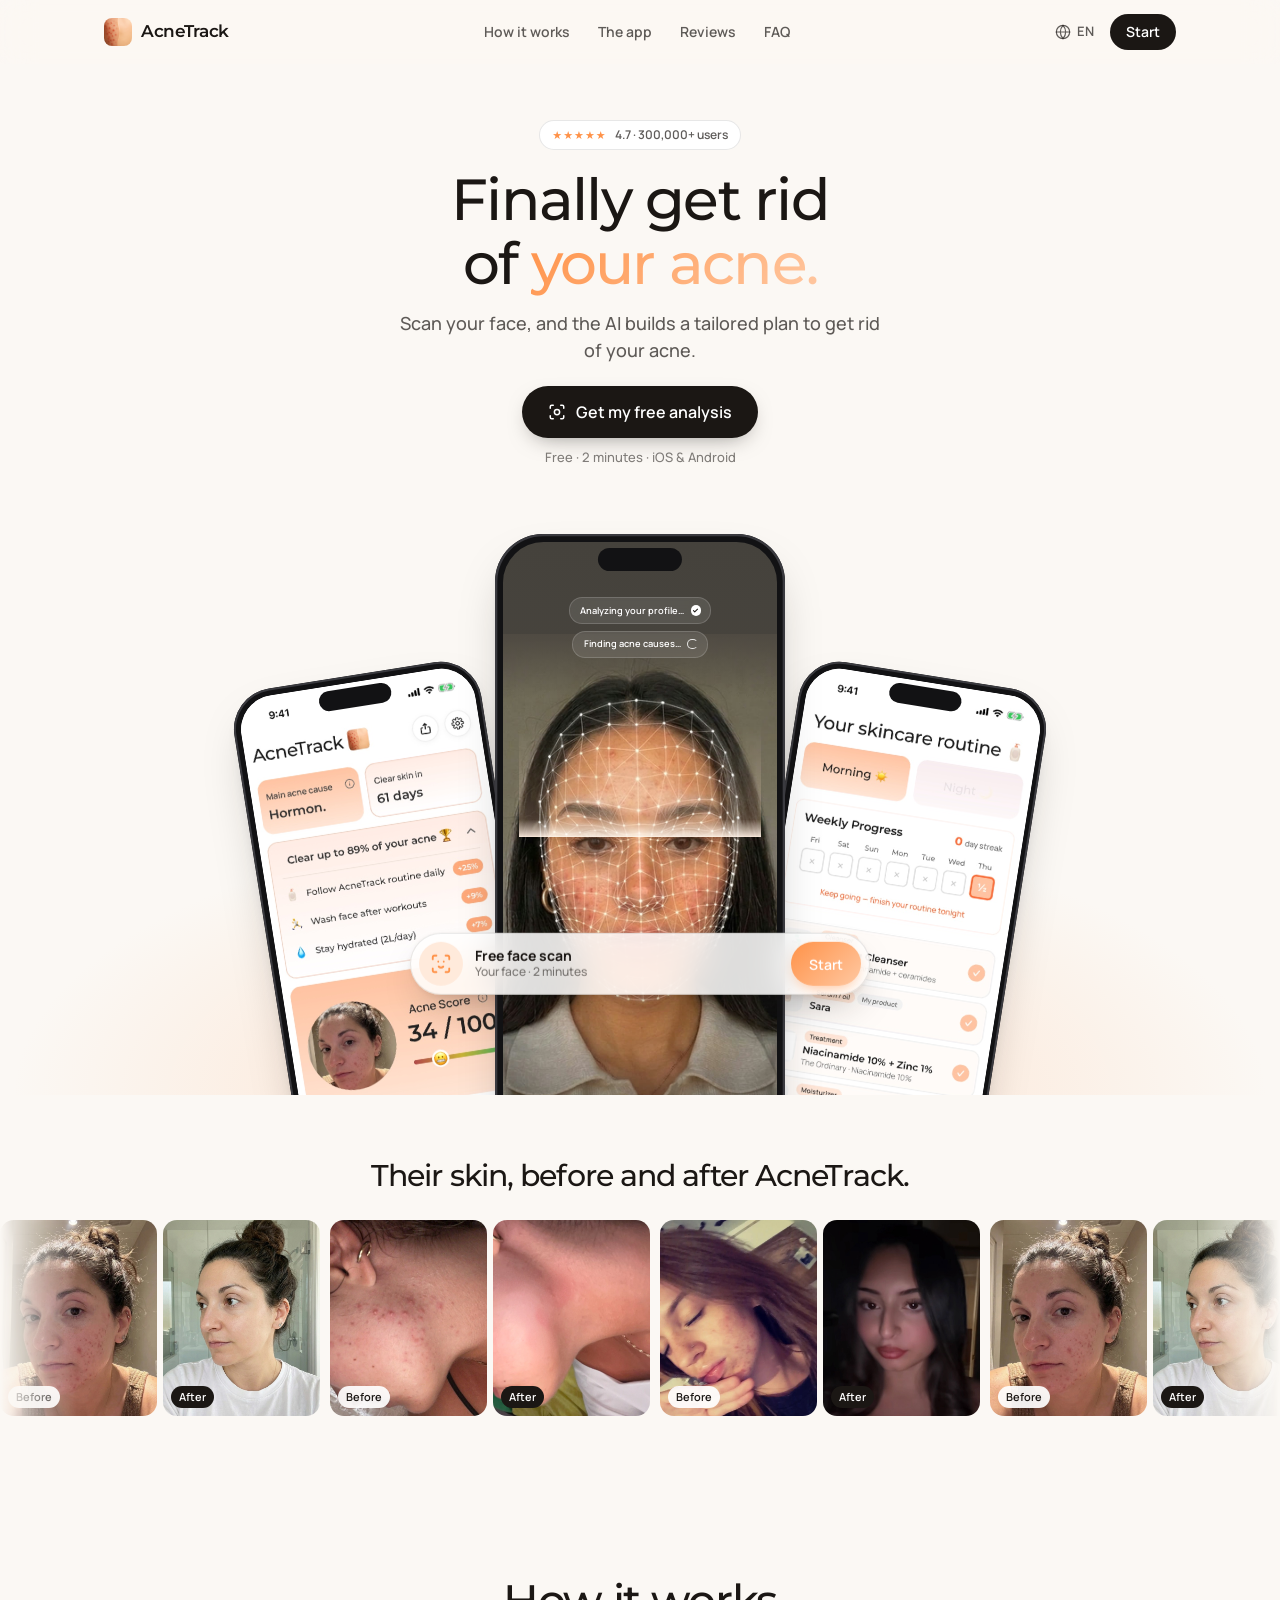
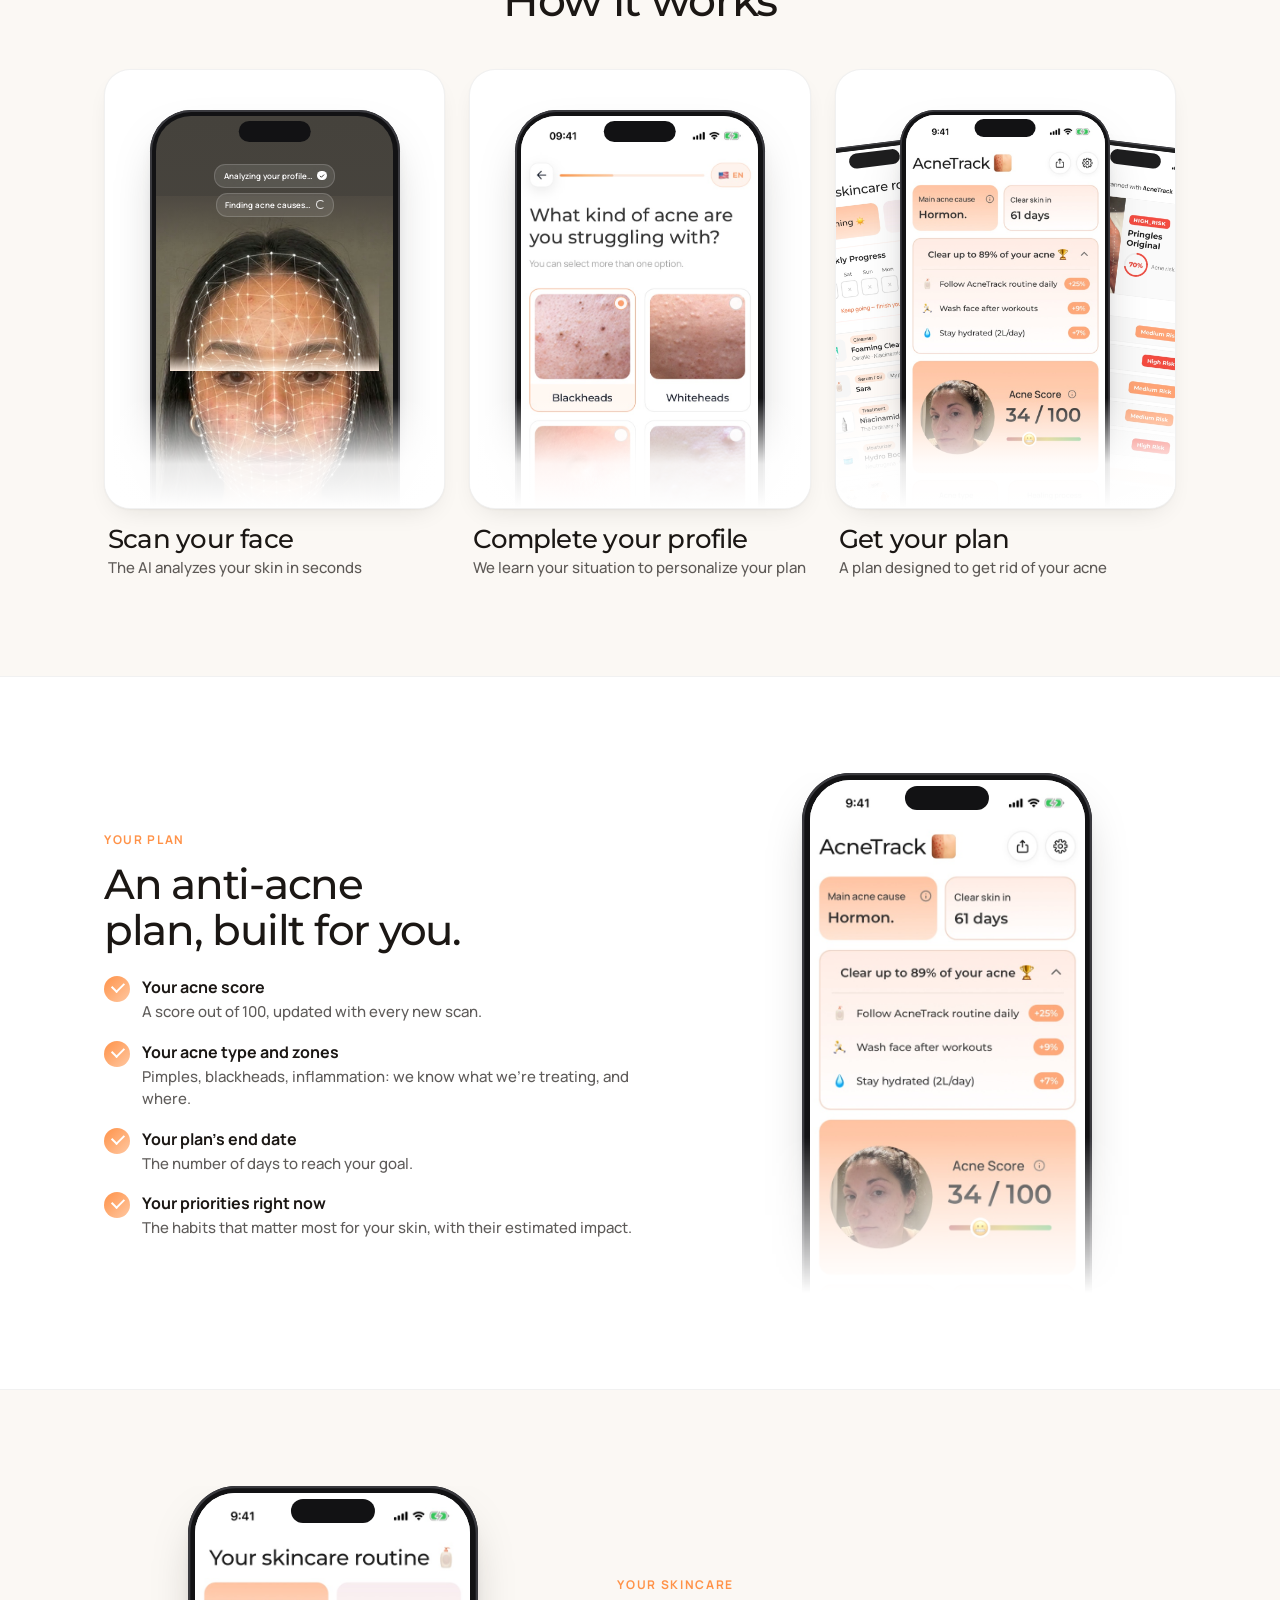
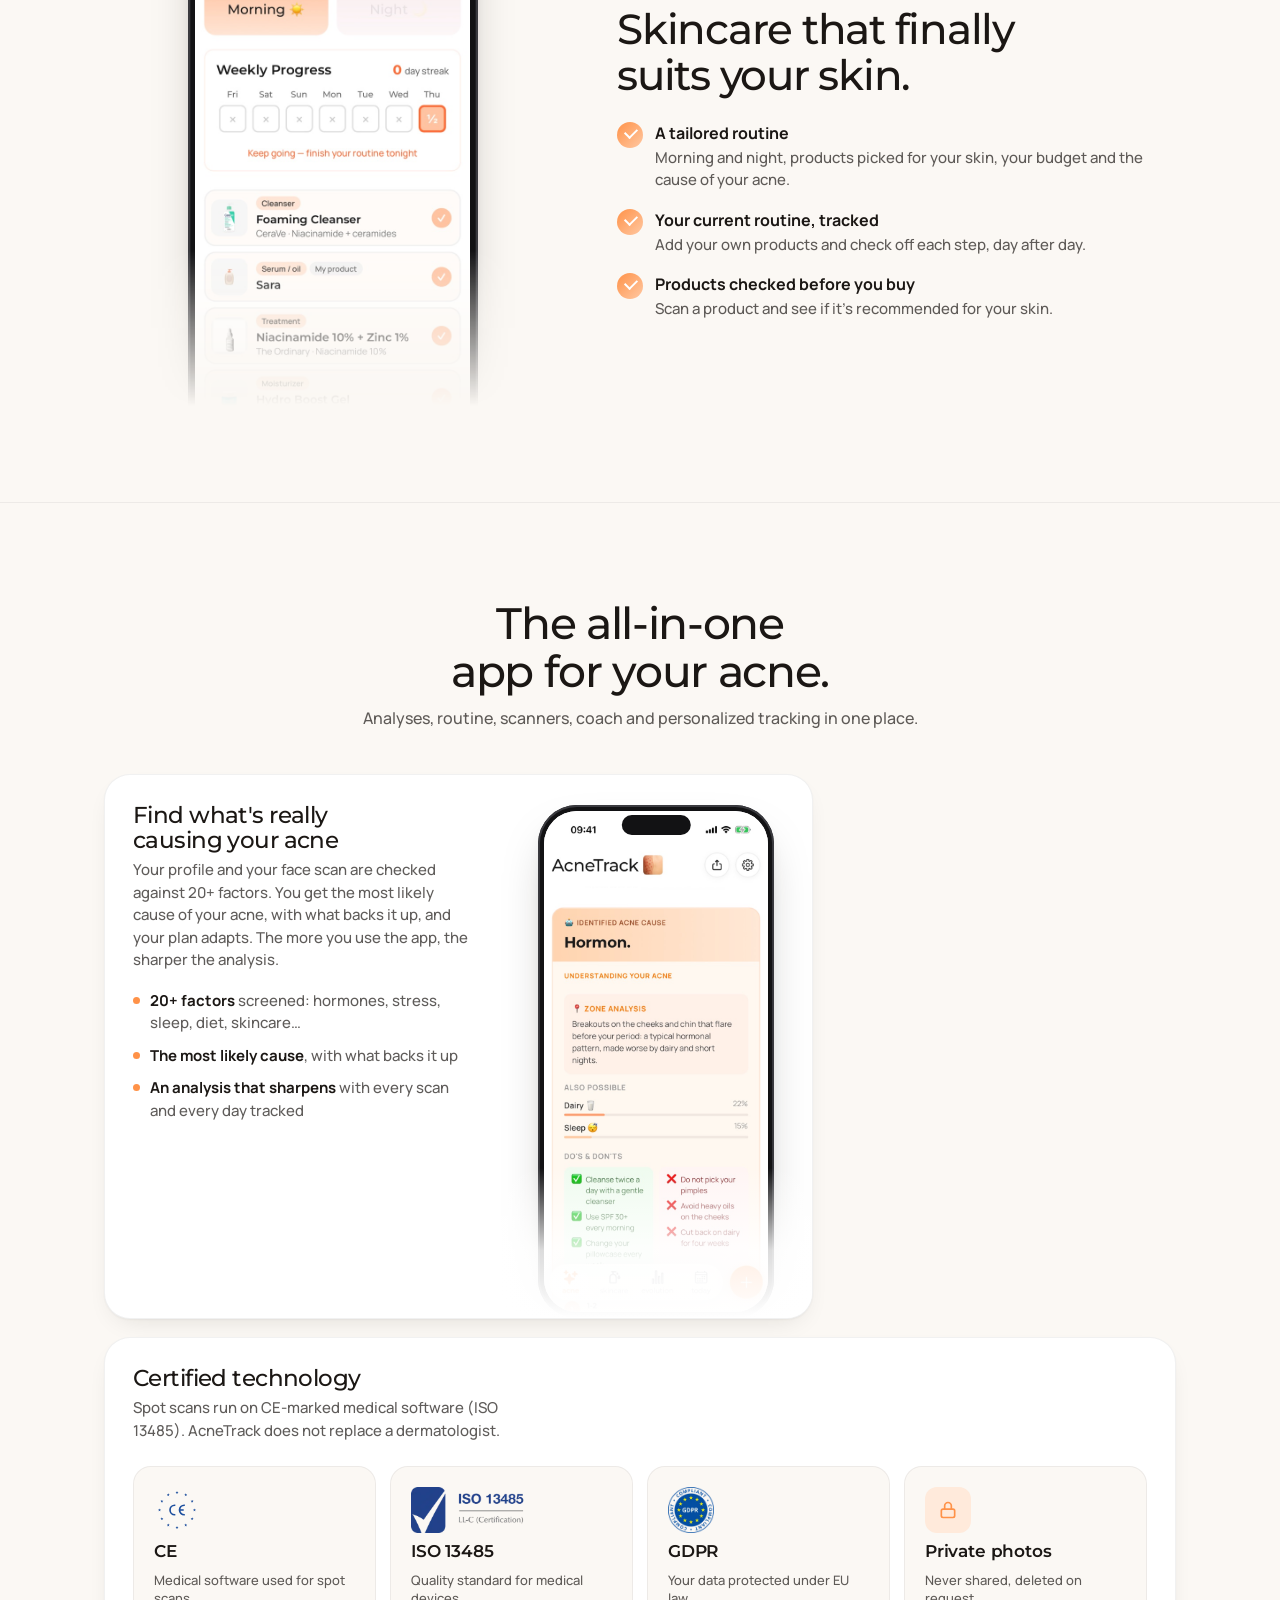
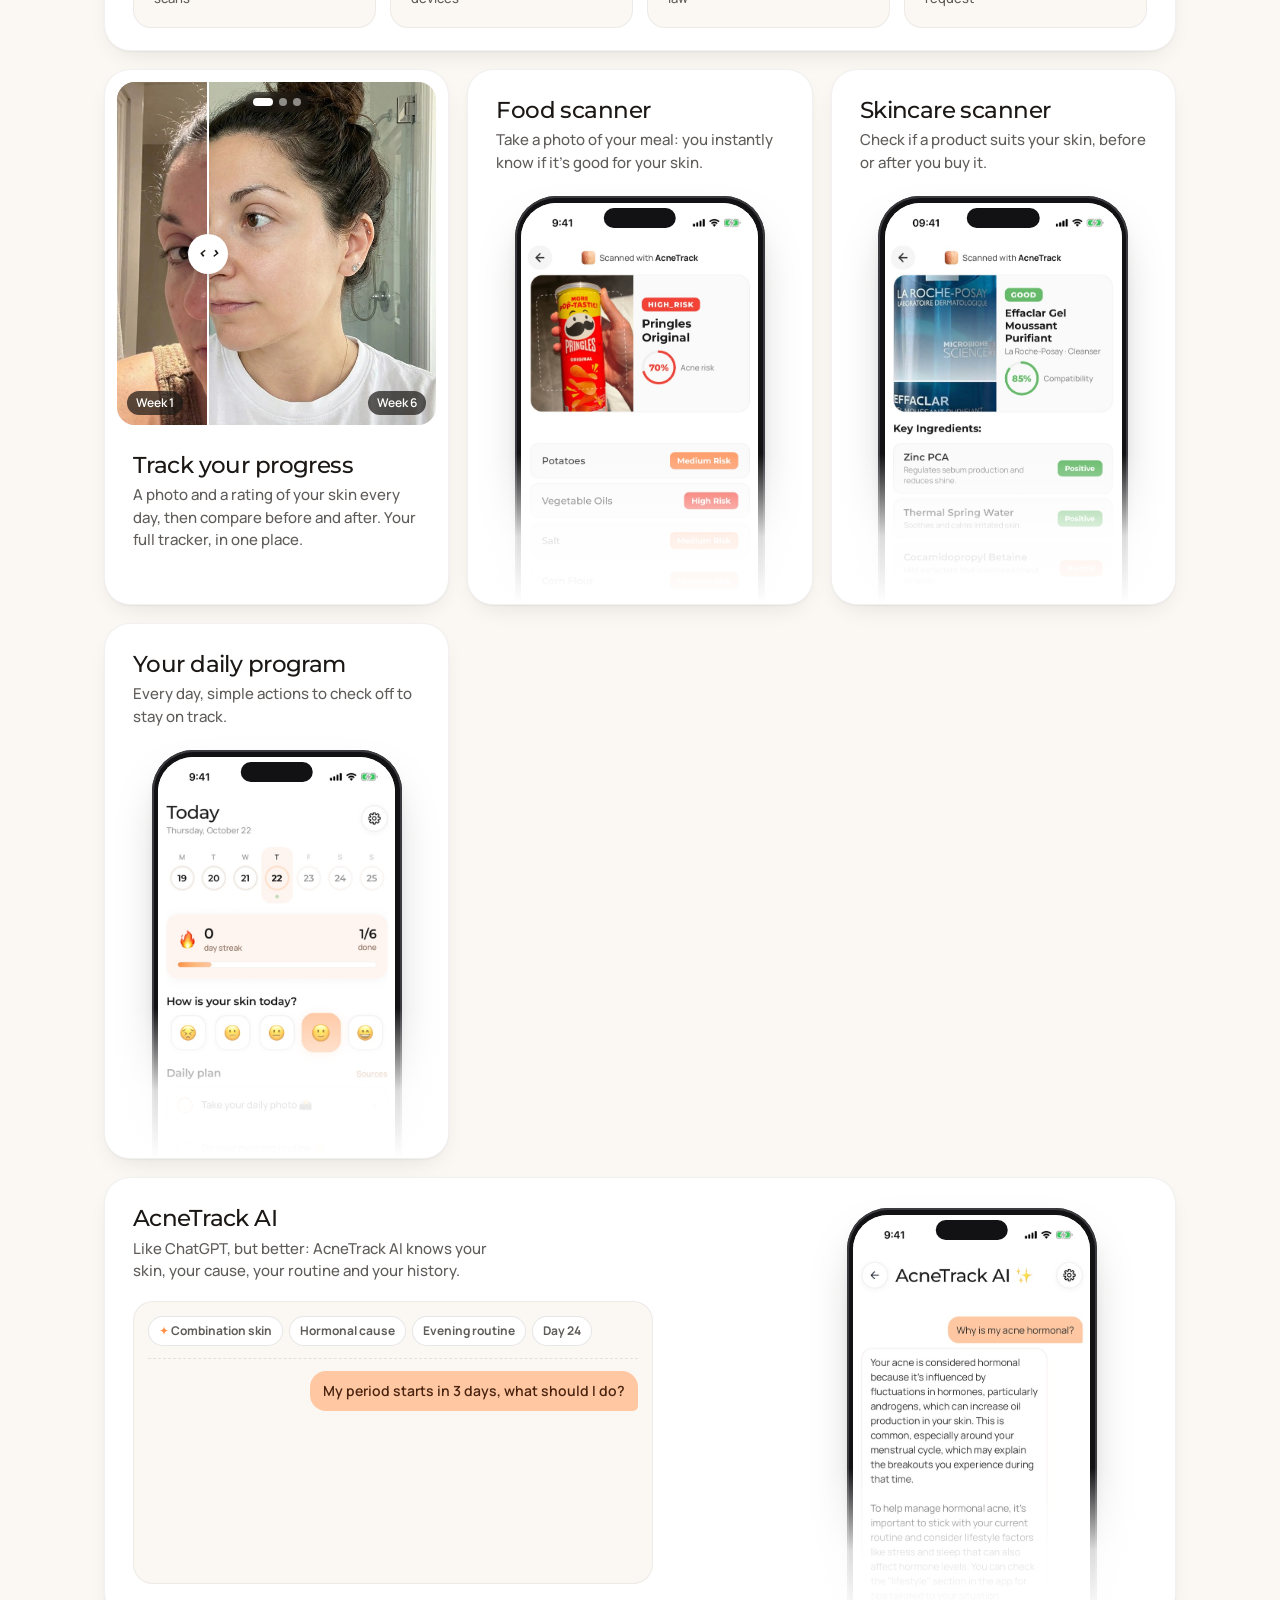
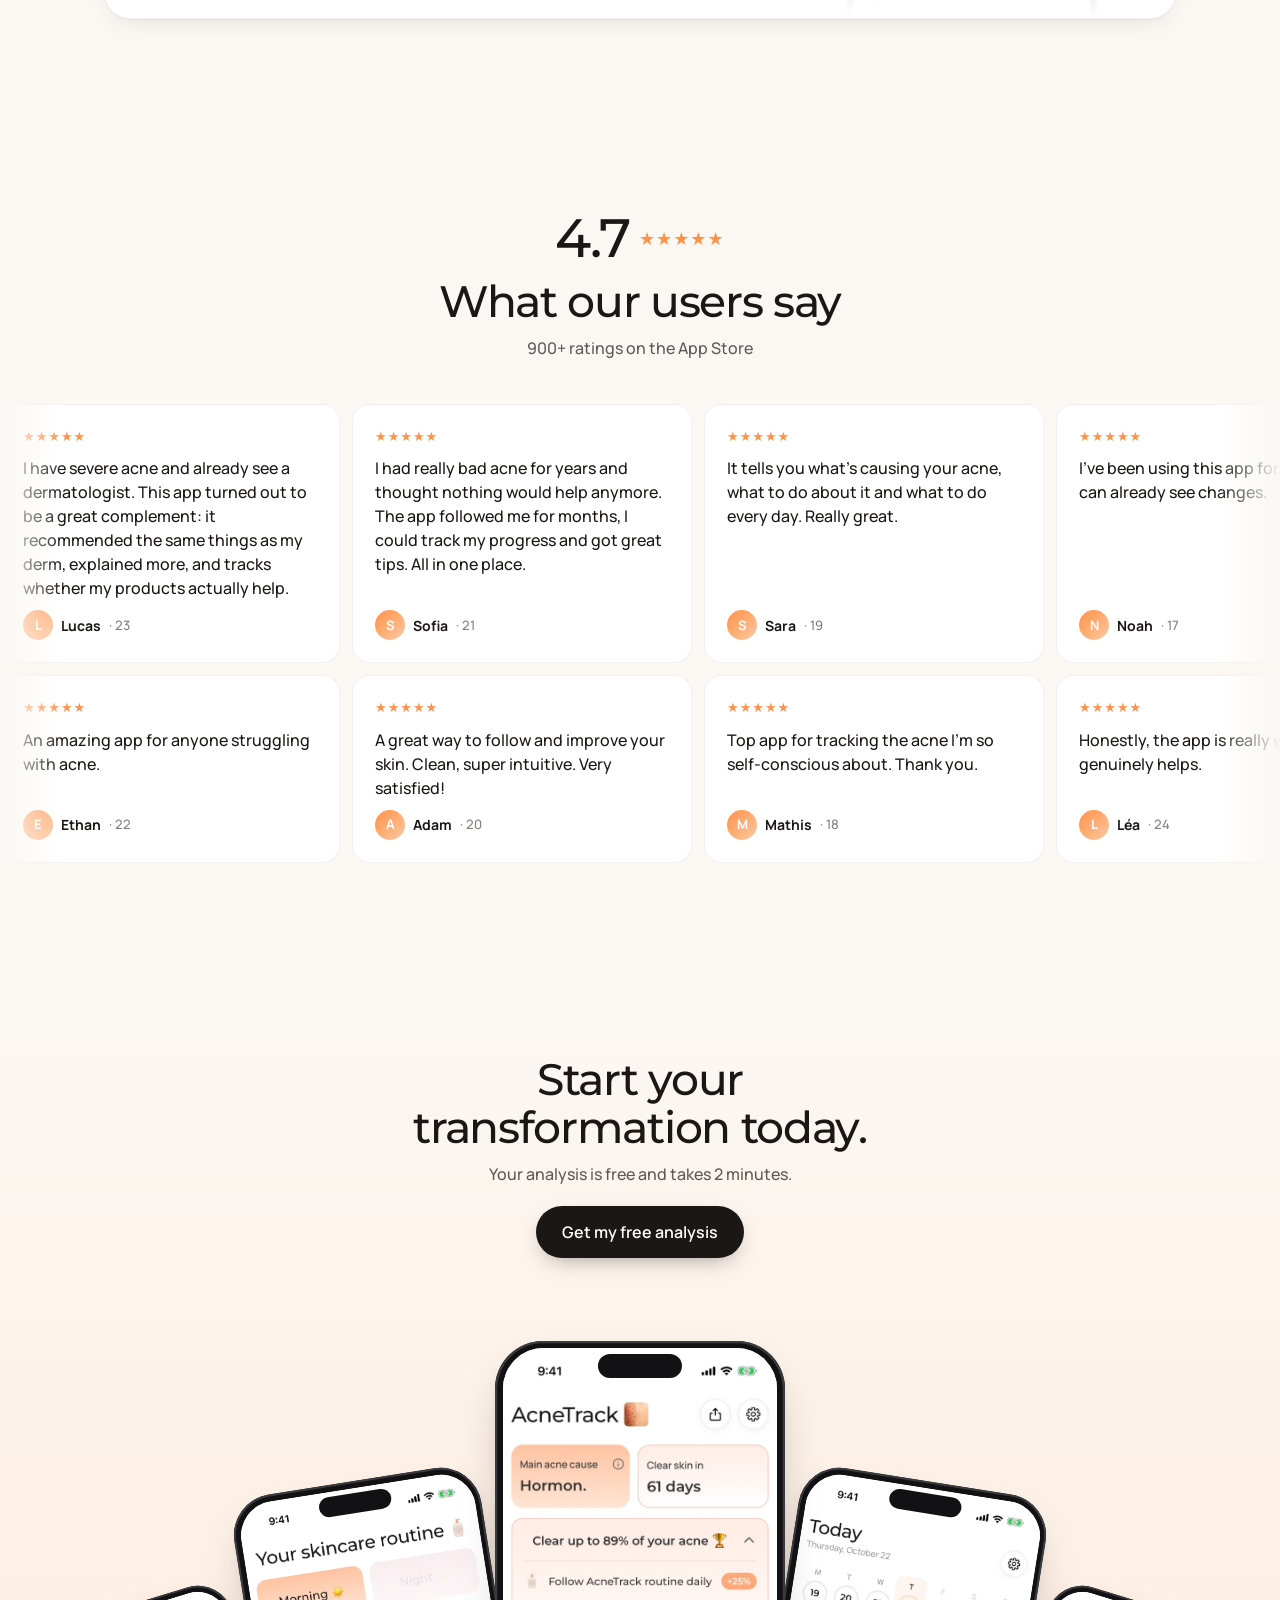
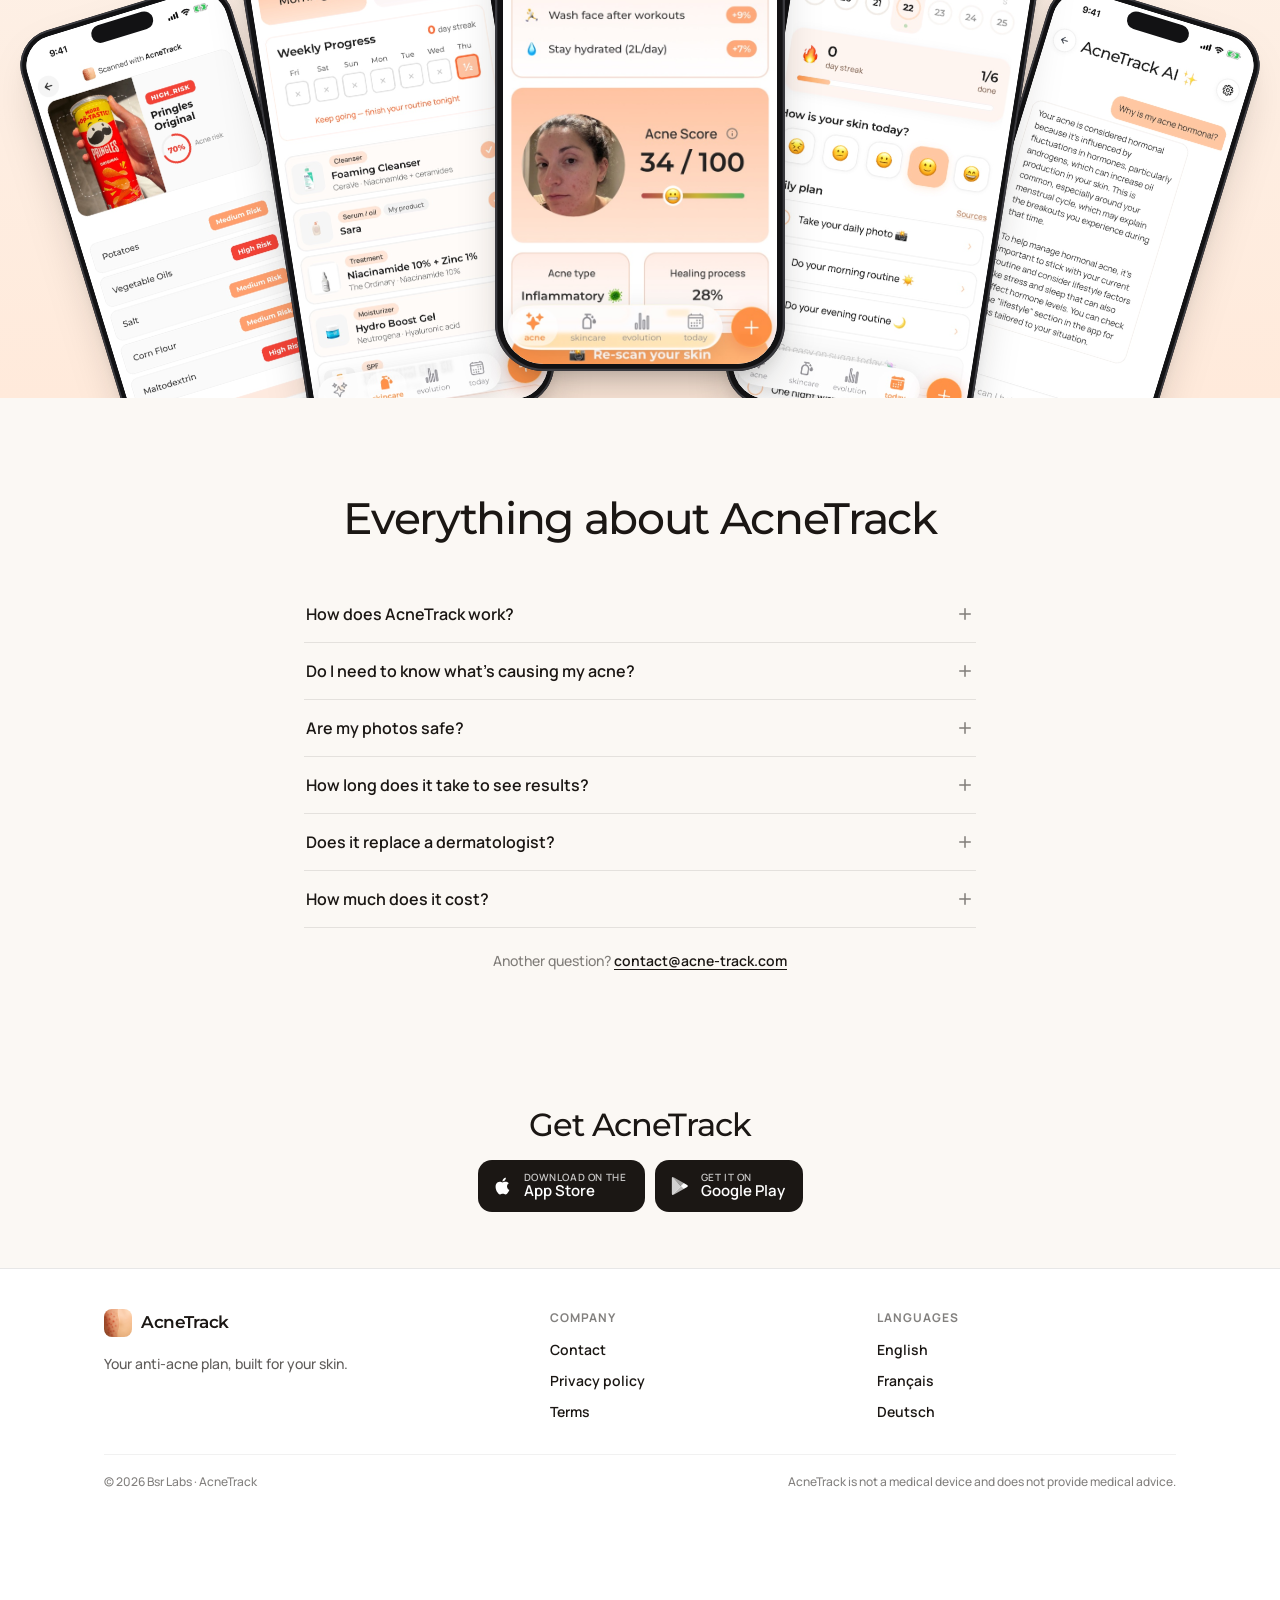
==== index.html @ 5ab2fe0c "Apply validated copy, split plan and skincare sections, certified tech card - New FR copy from the r" ====
<!DOCTYPE html>
<html lang="en">
<head>
  <meta charset="UTF-8">
  <meta name="viewport" content="width=device-width, initial-scale=1.0, viewport-fit=cover">

  <title>AcneTrack — Your Anti-Acne Plan, Built From a Face Scan | iOS &amp; Android</title>
  <meta name="description" content="Scan your face, answer a few questions, and get an anti-acne plan built for your skin: the cause of your acne, your routine, and every tool to follow it. Free on iOS &amp; Android.">
  <link rel="canonical" href="https://acne-track.com/">
  <meta name="robots" content="index, follow, max-image-preview:large, max-snippet:-1, max-video-preview:-1">
  <meta name="author" content="Bsr Labs">
  <meta name="theme-color" content="#FBF8F4">
  <link rel="alternate" hreflang="en" href="https://acne-track.com/">
  <link rel="alternate" hreflang="fr" href="https://acne-track.com/?lang=fr">
  <link rel="alternate" hreflang="de" href="https://acne-track.com/?lang=de">
  <link rel="alternate" hreflang="x-default" href="https://acne-track.com/">

  <meta property="og:type" content="website">
  <meta property="og:url" content="https://acne-track.com/">
  <meta property="og:title" content="AcneTrack — Your anti-acne plan, built from a face scan">
  <meta property="og:description" content="Scan your face, answer a few questions, get a plan built for your skin. Free on iOS &amp; Android.">
  <meta property="og:site_name" content="AcneTrack">
  <meta property="og:locale" content="en_US">
  <meta property="og:image" content="https://acne-track.com/assets/og-image.jpg">
  <meta property="og:image:type" content="image/jpeg">
  <meta property="og:image:width" content="1200">
  <meta property="og:image:height" content="630">
  <meta property="og:image:alt" content="AcneTrack app dashboard showing an acne score, main acne cause and healing progress">
  <meta name="twitter:card" content="summary_large_image">
  <meta name="twitter:title" content="AcneTrack — Your anti-acne plan, built from a face scan">
  <meta name="twitter:description" content="Scan your face, answer a few questions, get a plan built for your skin.">
  <meta name="twitter:image" content="https://acne-track.com/assets/og-image.jpg">
  <meta name="apple-itunes-app" content="app-id=6743371480">
  <link rel="icon" type="image/png" sizes="32x32" href="assets/favicon-32.png">
  <link rel="icon" type="image/png" sizes="512x512" href="assets/favicon-512.png">
  <link rel="apple-touch-icon" href="assets/Logo_Acnetrack.png">

  <script type="application/ld+json">
  {
    "@context": "https://schema.org",
    "@graph": [
      { "@type": "Organization", "@id": "https://acne-track.com/#organization", "name": "Bsr Labs", "url": "https://acne-track.com/", "email": "contact@acne-track.com",
        "logo": { "@type": "ImageObject", "url": "https://acne-track.com/assets/Logo_Acnetrack.png", "width": 512, "height": 512 } },
      { "@type": "WebSite", "@id": "https://acne-track.com/#website", "url": "https://acne-track.com/", "name": "AcneTrack", "description": "AI acne tracker and skin analysis app.", "inLanguage": "en", "publisher": { "@id": "https://acne-track.com/#organization" } },
      { "@type": "WebPage", "@id": "https://acne-track.com/#webpage", "url": "https://acne-track.com/", "name": "AcneTrack — Your anti-acne plan, built from a face scan", "isPartOf": { "@id": "https://acne-track.com/#website" }, "about": { "@id": "https://acne-track.com/#app" }, "primaryImageOfPage": "https://acne-track.com/assets/og-image.jpg", "inLanguage": "en" },
      { "@type": "MobileApplication", "@id": "https://acne-track.com/#app", "name": "AcneTrack", "alternateName": "Acnetrack",
        "description": "AI acne app. Scan your face, answer a few questions and get a personalized anti-acne plan: the likely cause of your acne, a skincare routine built for your profile, and tools to follow it (food scanner, product scanner, AI coach, daily tracking and progress photos).",
        "url": "https://acne-track.com/", "operatingSystem": "iOS 15.1+, Android 8.0+", "applicationCategory": "HealthApplication", "applicationSubCategory": "Skin care",
        "image": "https://acne-track.com/assets/og-image.jpg",
        "screenshot": ["https://acne-track.com/assets/app/en/dashboard.jpg", "https://acne-track.com/assets/app/en/routine.jpg", "https://acne-track.com/assets/app/en/evolution.jpg", "https://acne-track.com/assets/app/en/food-scan.jpg"],
        "featureList": ["AI face scan", "Personalized anti-acne plan", "Main acne cause out of 20+ factors", "Personalized morning and evening skincare routine", "Food scanner", "Skincare product scanner", "24/7 AI skin coach", "Daily skin tracking and progress photos"],
        "installUrl": ["https://apps.apple.com/us/app/acnetrack-your-acne-journey/id6743371480", "https://play.google.com/store/apps/details?id=com.acnetrack.app"],
        "aggregateRating": { "@type": "AggregateRating", "ratingValue": "4.7", "ratingCount": "900", "bestRating": "5" },
        "offers": { "@type": "Offer", "price": "0", "priceCurrency": "USD", "availability": "https://schema.org/InStock" },
        "publisher": { "@id": "https://acne-track.com/#organization" }, "author": { "@id": "https://acne-track.com/#organization" } }
    ]
  }
  </script>
  <script type="application/ld+json">
  {
    "@context": "https://schema.org", "@type": "FAQPage", "@id": "https://acne-track.com/#faq",
    "mainEntity": [
      { "@type": "Question", "name": "How does AcneTrack work?", "acceptedAnswer": { "@type": "Answer", "text": "You scan your face and answer a few questions about your skin and your daily life. AcneTrack uses both to build your anti-acne plan: the likely cause of your acne, a routine made for your skin, and the tools to follow it day after day." } },
      { "@type": "Question", "name": "Do I need to know what's causing my acne?", "acceptedAnswer": { "@type": "Answer", "text": "No, finding it is the point. Your answers and your face scan are enough for AcneTrack to name a likely main cause out of the twenty-plus factors it weighs." } },
      { "@type": "Question", "name": "Are my photos safe?", "acceptedAnswer": { "@type": "Answer", "text": "Your photos are stored in a private, access-controlled space, used only for your analysis, never shared or sold, and deleted with your account whenever you ask." } },
      { "@type": "Question", "name": "How long does it take to see results?", "acceptedAnswer": { "@type": "Answer", "text": "Skin renews itself over roughly four to six weeks. Most users who follow their plan see measurable change after eight to twelve weeks." } },
      { "@type": "Question", "name": "Does it replace a dermatologist?", "acceptedAnswer": { "@type": "Answer", "text": "No. AcneTrack helps you understand and follow your skin. Severe or hormonal acne often needs medical treatment." } },
      { "@type": "Question", "name": "How much does AcneTrack cost?", "acceptedAnswer": { "@type": "Answer", "text": "The scan and the questionnaire are free. The full plan and the tools are part of a subscription you can cancel anytime." } }
    ]
  }
  </script>

  <link rel="preconnect" href="https://fonts.googleapis.com">
  <link rel="preconnect" href="https://fonts.gstatic.com" crossorigin>
  <link rel="stylesheet" href="https://fonts.googleapis.com/css2?family=Montserrat:wght@400;500;600&family=Manrope:wght@400;500;600;700&display=swap">
  <link rel="preload" as="image" href="assets/app/facescan.jpg" fetchpriority="high">
  <link rel="stylesheet" href="site.css?v=18">
</head>
<body>

<nav class="nav" id="nav" aria-label="Main navigation">
  <div class="wrap">
    <a href="/" class="brand"><img src="assets/Logo_Acnetrack.webp" alt="" width="28" height="28">AcneTrack</a>
    <ul class="nav-links">
      <li><a href="#how" data-i18n="nav.how">How it works</a></li>
      <li><a href="#tools" data-i18n="nav.tools">The app</a></li>
      <li><a href="#reviews" data-i18n="nav.reviews">Reviews</a></li>
      <li><a href="#faq" data-i18n="nav.faq">FAQ</a></li>
    </ul>
    <div class="nav-right">
      <div class="lang">
        <button class="lang-btn" id="langBtn" aria-haspopup="true" aria-expanded="false" aria-label="Language">
          <svg viewBox="0 0 24 24" fill="none" stroke="currentColor" stroke-width="1.8" stroke-linecap="round" stroke-linejoin="round" aria-hidden="true"><circle cx="12" cy="12" r="10"/><path d="M2 12h20M12 2a15 15 0 0 1 4 10 15 15 0 0 1-4 10 15 15 0 0 1-4-10 15 15 0 0 1 4-10z"/></svg>
          <span id="langLabel">EN</span>
        </button>
        <div class="lang-menu" id="langMenu" role="menu">
          <button data-lang="en" role="menuitem">English</button>
          <button data-lang="fr" role="menuitem">Français</button>
          <button data-lang="de" role="menuitem">Deutsch</button>
        </div>
      </div>
      <a class="btn btn-dark btn-sm cta" href="#download" data-i18n="nav.cta">Start</a>
    </div>
  </div>
</nav>

<main>

<!-- ─── Hero ─── -->
<section class="hero" id="hero">
  <div class="wrap">
    <span class="pill"><span class="stars" aria-hidden="true">★★★★★</span> <span data-i18n="hero.pill">4.7 · 300,000+ users</span></span>
    <h1 data-i18n-html="hero.h1">Finally get rid of <em>your acne.</em></h1>
    <p class="lead" data-i18n="hero.lead">Scan your face, and the AI builds a tailored plan to get rid of your acne.</p>
    <div class="hero-cta">
      <a class="btn btn-dark cta" href="#download">
        <svg viewBox="0 0 24 24" fill="none" stroke="currentColor" stroke-width="2" stroke-linecap="round" stroke-linejoin="round" aria-hidden="true"><path d="M3 7V5a2 2 0 0 1 2-2h2M17 3h2a2 2 0 0 1 2 2v2M21 17v2a2 2 0 0 1-2 2h-2M7 21H5a2 2 0 0 1-2-2v-2"/><circle cx="12" cy="12" r="3.5"/></svg>
        <span data-i18n="hero.cta">Get my free analysis</span>
      </a>
      <p class="cta-note" data-i18n="hero.note">Free · 2 minutes · iOS &amp; Android</p>
    </div>
  </div>
  <div class="fan" id="heroFan" aria-hidden="true">
    <div class="phone p-l"><img data-shot="dashboard" src="assets/app/en/dashboard.jpg" alt="" decoding="async"></div>
    <div class="phone p-c">
      <div class="scr facescan">
        <img src="assets/app/facescan.jpg" alt="" fetchpriority="high" decoding="async">
        <i class="fs-sweep"></i>
        <div class="fs-pills">
          <span class="fs-pill"><span data-i18n="scan.p1">Analyzing your profile…</span><b></b></span>
          <span class="fs-pill"><span data-i18n="scan.p2">Finding acne causes…</span><b></b></span>
          <span class="fs-pill"><span data-i18n="scan.p3">Building your tailored plan…</span><b></b></span>
        </div>
      </div>
    </div>
    <div class="phone p-r"><img data-shot="routine" src="assets/app/en/routine.jpg" alt="" decoding="async"></div>
  </div>
</section>

<!-- ─── Avant / après ─── -->
<section class="ba" id="results">
  <div class="wrap">
    <h2 class="ba-title rv" data-i18n="ba.h2">Their skin, before and after AcneTrack.</h2>
  </div>
  <div class="marquee rv" aria-label="Before and after photos">
    <div class="marquee-track" id="baTrack">
      <div class="ba-pair">
        <figure><img src="assets/ba/f2-before.jpg" alt="" loading="lazy"><figcaption data-i18n="ba.before">Before</figcaption></figure>
        <figure class="after"><img src="assets/ba/f2-after.jpg" alt="" loading="lazy"><figcaption data-i18n="ba.after">After</figcaption></figure>
      </div>
      <div class="ba-pair">
        <figure><img src="assets/ba/f3-before.jpg" alt="" loading="lazy"><figcaption data-i18n="ba.before">Before</figcaption></figure>
        <figure class="after"><img src="assets/ba/f3-after.jpg" alt="" loading="lazy"><figcaption data-i18n="ba.after">After</figcaption></figure>
      </div>
      <div class="ba-pair">
        <figure><img src="assets/ba/f1-before.jpg" alt="" loading="lazy"><figcaption data-i18n="ba.before">Before</figcaption></figure>
        <figure class="after"><img src="assets/ba/f1-after.jpg" alt="" loading="lazy"><figcaption data-i18n="ba.after">After</figcaption></figure>
      </div>
    </div>
  </div>
</section>

<!-- ─── Comment ça marche ─── -->
<section class="sec" id="how">
  <div class="wrap">
    <h2 class="sec-title rv" data-i18n="how.h2">How it works</h2>
    <div class="cards cards-3">
      <article class="card rv">
        <div class="card-media">
          <div class="phone">
            <div class="scr facescan">
              <img src="assets/app/facescan.jpg" alt="" loading="lazy" decoding="async">
              <i class="fs-sweep"></i>
              <div class="fs-pills">
                <span class="fs-pill"><span data-i18n="scan.p1">Analyzing your profile…</span><b></b></span>
                <span class="fs-pill"><span data-i18n="scan.p2">Finding acne causes…</span><b></b></span>
                <span class="fs-pill"><span data-i18n="scan.p3">Building your tailored plan…</span><b></b></span>
              </div>
            </div>
          </div>
        </div>
        <h3 data-i18n="how.s1.h">Scan your face</h3>
        <p data-i18n="how.s1.p">The AI analyzes your skin in seconds</p>
      </article>
      <article class="card rv d1">
        <div class="card-media"><div class="phone"><img data-shot="quiz" src="assets/app/en/quiz.jpg" alt="AcneTrack questionnaire: what kind of acne are you struggling with" loading="lazy"></div></div>
        <h3 data-i18n="how.s2.h">Complete your profile</h3>
        <p data-i18n="how.s2.p">We learn your situation to personalize your plan</p>
      </article>
      <article class="card rv d2">
        <div class="card-media multi">
          <div class="phone m-l"><img data-shot="routine" src="assets/app/en/routine.jpg" alt="Personalized skincare routine" loading="lazy"></div>
          <div class="phone m-r"><img data-shot="food-scan" src="assets/app/en/food-scan.jpg" alt="Food scanner" loading="lazy"></div>
          <div class="phone m-c"><img data-shot="dashboard" src="assets/app/en/dashboard.jpg" alt="AcneTrack plan: main cause, goal date and acne score" loading="lazy"></div>
        </div>
        <h3 data-i18n="how.s3.h">Get your plan</h3>
        <p data-i18n="how.s3.p">A plan designed to get rid of your acne</p>
      </article>
    </div>
  </div>
</section>

<!-- ─── Ce que contient le plan ─── -->
<section class="sec plan" id="plan">
  <div class="wrap plan-grid">
    <div class="plan-text rv">
      <span class="eyebrow" data-i18n="plan.eyebrow">Your plan</span>
      <h2 data-i18n="plan.h2">An anti-acne plan, built for you.</h2>
      <ul class="checks">
        <li><b data-i18n="plan.l1.h">Your acne score</b><span data-i18n="plan.l1.p">A score out of 100, updated with every new scan.</span></li>
        <li><b data-i18n="plan.l2.h">Your acne type and zones</b><span data-i18n="plan.l2.p">Pimples, blackheads, inflammation: we know what we're treating, and where.</span></li>
        <li><b data-i18n="plan.l3.h">Your plan's end date</b><span data-i18n="plan.l3.p">The number of days to reach your goal.</span></li>
        <li><b data-i18n="plan.l4.h">Your priorities right now</b><span data-i18n="plan.l4.p">The habits that matter most for your skin, with their estimated impact.</span></li>
      </ul>
    </div>
    <div class="plan-shot rv d1"><div class="phone"><img data-shot="dashboard" src="assets/app/en/dashboard.jpg" alt="AcneTrack plan: acne score, goal date and priorities" loading="lazy"></div></div>
  </div>
</section>

<!-- ─── Ta skincare ─── -->
<section class="sec plan skin" id="skincare">
  <div class="wrap plan-grid">
    <div class="plan-shot rv"><div class="phone"><img data-shot="routine" src="assets/app/en/routine.jpg" alt="AcneTrack personalized routine with products to check off" loading="lazy"></div></div>
    <div class="plan-text rv d1">
      <span class="eyebrow" data-i18n="skin.eyebrow">Your skincare</span>
      <h2 data-i18n="skin.h2">Skincare that finally suits your skin.</h2>
      <ul class="checks">
        <li><b data-i18n="skin.l1.h">A tailored routine</b><span data-i18n="skin.l1.p">Morning and night, products picked for your skin, your budget and the cause of your acne.</span></li>
        <li><b data-i18n="skin.l2.h">Your current routine, tracked</b><span data-i18n="skin.l2.p">Add your own products and check off each step, day after day.</span></li>
        <li><b data-i18n="skin.l3.h">Products checked before you buy</b><span data-i18n="skin.l3.p">Scan a product and see if it's recommended for your skin.</span></li>
      </ul>
    </div>
  </div>
</section>

<!-- ─── Les outils (grille de cartes) ─── -->
<section class="sec bento-sec" id="tools">
  <div class="wrap">
    <div class="sec-head rv">
      <h2 data-i18n="tools.h2">The all-in-one app for your acne.</h2>
      <p data-i18n="tools.p">Analyses, routine, scanners, coach and personalized tracking in one place.</p>
    </div>
    <div class="bento">
      <article class="tile tile-cause span2 rv">
        <div class="tile-text">
          <h3 data-i18n="app.causes.h">Find what's really causing your acne</h3>
          <p data-i18n="app.causes.p">Your profile and your face scan are checked against 20+ factors. You get the most likely cause of your acne, with what backs it up, and your plan adapts. The more you use the app, the sharper the analysis.</p>
          <ul class="cause-list">
            <li><span data-i18n-html="app.cause.l1"><b>20+ factors</b> screened: hormones, stress, sleep, diet, skincare…</span></li>
            <li><span data-i18n-html="app.cause.l2"><b>The most likely cause</b>, with what backs it up</span></li>
            <li><span data-i18n-html="app.cause.l3"><b>An analysis that sharpens</b> with every scan and every day tracked</span></li>
          </ul>
        </div>
        <div class="shot"><div class="phone"><img data-shot="cause" src="assets/app/en/cause.jpg" alt="AcneTrack identified acne cause with secondary causes" loading="lazy"></div></div>
      </article>
      <article class="tile tile-trust span3 rv">
        <div class="tile-text">
          <h3 data-i18n="trust.h">Certified technology</h3>
          <p data-i18n="trust.note">Spot scans run on CE-marked medical software (ISO 13485). AcneTrack does not replace a dermatologist.</p>
        </div>
        <div class="seals">
          <div class="seal"><img src="assets/badge-ce.svg" alt="CE"><b>CE</b><span data-i18n="trust.ce">Medical software used for spot scans</span></div>
          <div class="seal"><img src="assets/badge-iso-13485.webp" alt="ISO 13485"><b>ISO 13485</b><span data-i18n="trust.iso">Quality standard for medical devices</span></div>
          <div class="seal"><img src="assets/badge-gdpr.webp" alt="GDPR"><b data-i18n="trust.gdpr.name">GDPR</b><span data-i18n="trust.gdpr">Your data protected under EU law</span></div>
          <div class="seal"><i class="seal-ic"><svg viewBox="0 0 24 24" fill="none" stroke="currentColor" stroke-width="2" stroke-linecap="round" aria-hidden="true"><rect x="4" y="11" width="16" height="10" rx="2"/><path d="M8 11V7a4 4 0 0 1 8 0v4"/></svg></i><b data-i18n="trust.private">Private photos</b><span data-i18n="trust.private.p">Never shared, deleted on request</span></div>
        </div>
      </article>
      <article class="tile tile-compare rv d1">
        <div class="compare" id="compare">
          <img src="assets/ba/f2-after.jpg" alt="Week 6" loading="lazy">
          <div class="compare-before"><img src="assets/ba/f2-before.jpg" alt="Week 1" loading="lazy"></div>
          <span class="compare-tag l" data-i18n="app.week1">Week 1</span><span class="compare-tag r" data-i18n="app.week6">Week 6</span>
          <i class="compare-handle"></i>
          <input type="range" min="0" max="100" value="50" aria-label="Compare before and after">
          <div class="compare-dots" id="compareDots"><button type="button" data-pair="f2" class="on" aria-label="1"></button><button type="button" data-pair="f3" aria-label="2"></button><button type="button" data-pair="f1" aria-label="3"></button></div>
        </div>
        <div class="tile-text">
          <h3 data-i18n="tools.evo.h">Track your progress</h3>
          <p data-i18n="app.compare.p">A photo and a rating of your skin every day, then compare before and after. Your full tracker, in one place.</p>
        </div>
      </article>
      <article class="tile rv">
        <div class="tile-text">
          <h3 data-i18n="tools.food.h">Food scanner</h3>
          <p data-i18n="tools.food.p">Take a photo of your meal: you instantly know if it's good for your skin.</p>
        </div>
        <div class="shot"><div class="phone"><img data-shot="food-scan" src="assets/app/en/food-scan.jpg" alt="Food scanner result" loading="lazy"></div></div>
      </article>
      <article class="tile rv d1">
        <div class="tile-text">
          <h3 data-i18n="tools.product.h">Skincare scanner</h3>
          <p data-i18n="tools.product.p">Check if a product suits your skin, before or after you buy it.</p>
        </div>
        <div class="shot"><div class="phone"><img data-shot="product-scan" src="assets/app/en/product-scan.jpg" alt="Product scanner result" loading="lazy"></div></div>
      </article>
      <article class="tile rv d2">
        <div class="tile-text">
          <h3 data-i18n="tools.today.h">Your daily program</h3>
          <p data-i18n="tools.today.p">Every day, simple actions to check off to stay on track.</p>
        </div>
        <div class="shot"><div class="phone"><img data-shot="today" src="assets/app/en/today.jpg" alt="Today tab with daily tasks" loading="lazy"></div></div>
      </article>
      <article class="tile tile-coach span3 rv">
        <div class="tile-text">
          <h3 data-i18n="tools.coach.h">AcneTrack AI</h3>
          <p data-i18n="app.coach.p">Like ChatGPT, but better: AcneTrack AI knows your skin, your cause, your routine and your history.</p>
          <div class="chat" id="chat" aria-hidden="true">
            <div class="chat-profile">
              <span data-i18n="chat.tag1">Combination skin</span><span data-i18n="chat.tag2">Hormonal cause</span><span data-i18n="chat.tag3">Evening routine</span><span data-i18n="chat.tag4">Day 24</span>
            </div>
            <div class="chat-log" id="chatLog"></div>
          </div>
          <div class="chat-src" hidden>
            <p data-i18n="chat.q1">My period starts in 3 days, what should I do?</p>
            <p data-i18n="chat.a1">Your acne is hormonal, so this is the week it flares. Keep your routine, use your niacinamide every evening and skip dairy until Sunday.</p>
            <p data-i18n="chat.q2">Can I add a new serum to my routine?</p>
            <p data-i18n="chat.a2">It works with your CeraVe cleanser and your niacinamide. Start with evenings only, every other day for the first week.</p>
            <p data-i18n="chat.q3">Why do I have a new pimple on my chin?</p>
            <p data-i18n="chat.a3">Your diary shows two nights under 6 hours this week, and the chin is your hormonal zone. Don't touch it: it should go in 4 to 6 days.</p>
          </div>
        </div>
        <div class="shot"><div class="phone"><img data-shot="coach" src="assets/app/en/coach.jpg" alt="AI coach conversation" loading="lazy"></div></div>
      </article>
    </div>
  </div>
</section>

<!-- ─── Avis ─── -->
<section class="sec reviews-sec" id="reviews">
  <div class="wrap">
    <div class="sec-head rv">
      <div class="big-score"><b>4.7</b><span class="stars" aria-hidden="true">★★★★★</span></div>
      <h2 data-i18n="rev.h2">What our users say</h2>
      <p data-i18n="rev.sub">900+ ratings on the App Store</p>
    </div>
  </div>
  <div class="wall rv">
    <div class="wall-row" data-dir="left">
      <article class="review"><span class="stars">★★★★★</span><p data-i18n="rev.r7">I have severe acne and already see a dermatologist. This app turned out to be a great complement: it recommended the same things as my derm, explained more, and tracks whether my products actually help.</p><div class="who"><i>L</i><b>Lucas</b><small data-age="23">23</small></div></article>
      <article class="review"><span class="stars">★★★★★</span><p data-i18n="rev.r2">I had really bad acne for years and thought nothing would help anymore. The app followed me for months, I could track my progress and got great tips. All in one place.</p><div class="who"><i>S</i><b>Sofia</b><small data-age="21">21</small></div></article>
      <article class="review"><span class="stars">★★★★★</span><p data-i18n="rev.r1">It tells you what's causing your acne, what to do about it and what to do every day. Really great.</p><div class="who"><i>S</i><b>Sara</b><small data-age="19">19</small></div></article>
      <article class="review"><span class="stars">★★★★★</span><p data-i18n="rev.r8">I've been using this app for a while and I can already see changes.</p><div class="who"><i>N</i><b>Noah</b><small data-age="17">17</small></div></article>
    </div>
    <div class="wall-row" data-dir="right">
      <article class="review"><span class="stars">★★★★★</span><p data-i18n="rev.r3">An amazing app for anyone struggling with acne.</p><div class="who"><i>E</i><b>Ethan</b><small data-age="22">22</small></div></article>
      <article class="review"><span class="stars">★★★★★</span><p data-i18n="rev.r4">A great way to follow and improve your skin. Clean, super intuitive. Very satisfied!</p><div class="who"><i>A</i><b>Adam</b><small data-age="20">20</small></div></article>
      <article class="review"><span class="stars">★★★★★</span><p data-i18n="rev.r5">Top app for tracking the acne I'm so self-conscious about. Thank you.</p><div class="who"><i>M</i><b>Mathis</b><small data-age="18">18</small></div></article>
      <article class="review"><span class="stars">★★★★★</span><p data-i18n="rev.r6">Honestly, the app is really well made. It genuinely helps.</p><div class="who"><i>L</i><b>Léa</b><small data-age="24">24</small></div></article>
    </div>
  </div>
</section>

<!-- ─── Second éventail + CTA ─── -->
<section class="sec again" id="again">
  <div class="wrap">
    <div class="sec-head rv">
      <h2 data-i18n="again.h2">Start your transformation today.</h2>
      <p data-i18n="again.p">Your analysis is free and takes 2 minutes.</p>
    </div>
    <div class="hero-cta rv d1">
      <a class="btn btn-dark cta" href="#download"><span data-i18n="hero.cta">Get my free analysis</span></a>
    </div>
  </div>
  <div class="fan" id="againFan" aria-hidden="true">
    <div class="phone p-ll"><img data-shot="food-scan" src="assets/app/en/food-scan.jpg" alt="" loading="lazy"></div>
    <div class="phone p-l"><img data-shot="routine" src="assets/app/en/routine.jpg" alt="" loading="lazy"></div>
    <div class="phone p-c"><img data-shot="dashboard" src="assets/app/en/dashboard.jpg" alt="" loading="lazy"></div>
    <div class="phone p-r"><img data-shot="today" src="assets/app/en/today.jpg" alt="" loading="lazy"></div>
    <div class="phone p-rr"><img data-shot="coach" src="assets/app/en/coach.jpg" alt="" loading="lazy"></div>
  </div>
</section>

<!-- ─── FAQ ─── -->
<section class="sec faq" id="faq">
  <div class="wrap">
    <h2 class="sec-title rv" data-i18n="faq.h2">Everything about AcneTrack</h2>
    <div class="rv">
      <details><summary><span data-i18n="faq.q1">How does AcneTrack work?</span><svg viewBox="0 0 24 24" fill="none" stroke="currentColor" stroke-width="2" stroke-linecap="round" aria-hidden="true"><path d="M12 5v14M5 12h14"/></svg></summary><div class="a" data-i18n-html="faq.a1"><p>You scan your face and answer a few questions about your skin and your daily life. AcneTrack uses both to build your anti-acne plan: the likely cause of your acne, a routine made for your skin, and the tools to follow it day after day.</p></div></details>
      <details><summary><span data-i18n="faq.q2">Do I need to know what's causing my acne?</span><svg viewBox="0 0 24 24" fill="none" stroke="currentColor" stroke-width="2" stroke-linecap="round" aria-hidden="true"><path d="M12 5v14M5 12h14"/></svg></summary><div class="a" data-i18n-html="faq.a2"><p>No, finding it is the point. Your answers and your face scan are enough for AcneTrack to name a likely main cause out of the twenty-plus factors it weighs. That reading sharpens as you use the app.</p></div></details>
      <details><summary><span data-i18n="faq.q3">Are my photos safe?</span><svg viewBox="0 0 24 24" fill="none" stroke="currentColor" stroke-width="2" stroke-linecap="round" aria-hidden="true"><path d="M12 5v14M5 12h14"/></svg></summary><div class="a" data-i18n-html="faq.a3"><p>Your photos are stored in a private, access-controlled space and used only for your analysis. They are never shared or sold, and they are deleted with your account whenever you ask.</p></div></details>
      <details><summary><span data-i18n="faq.q4">How long does it take to see results?</span><svg viewBox="0 0 24 24" fill="none" stroke="currentColor" stroke-width="2" stroke-linecap="round" aria-hidden="true"><path d="M12 5v14M5 12h14"/></svg></summary><div class="a" data-i18n-html="faq.a4"><p>Skin renews itself over roughly four to six weeks, so real change rarely shows up sooner. Most users who follow their plan see measurable change after eight to twelve weeks.</p></div></details>
      <details><summary><span data-i18n="faq.q5">Does it replace a dermatologist?</span><svg viewBox="0 0 24 24" fill="none" stroke="currentColor" stroke-width="2" stroke-linecap="round" aria-hidden="true"><path d="M12 5v14M5 12h14"/></svg></summary><div class="a" data-i18n-html="faq.a5"><p>No. AcneTrack helps you understand and follow your skin. Severe or hormonal acne often needs medical treatment: see a dermatologist, and bring your progress photos.</p></div></details>
      <details><summary><span data-i18n="faq.q6">How much does it cost?</span><svg viewBox="0 0 24 24" fill="none" stroke="currentColor" stroke-width="2" stroke-linecap="round" aria-hidden="true"><path d="M12 5v14M5 12h14"/></svg></summary><div class="a" data-i18n-html="faq.a6"><p>The face scan and the questionnaire are free. The full plan and the tools are part of a subscription you can cancel anytime from your App Store or Google Play account.</p></div></details>
    </div>
    <p class="faq-foot rv" data-i18n-html="faq.foot">Another question? <a href="mailto:contact@acne-track.com">contact@acne-track.com</a></p>
  </div>
</section>

<section class="download" id="download">
  <div class="wrap rv">
    <h2 data-i18n="dl.h2">Get AcneTrack</h2>
    <div class="stores">
      <a class="store" href="https://apps.apple.com/us/app/acnetrack-your-acne-journey/id6743371480" target="_blank" rel="noopener">
        <svg viewBox="0 0 24 24" fill="currentColor" aria-hidden="true"><path d="M16.37 12.6c0-2.3 1.9-3.4 2-3.5-1.1-1.6-2.8-1.8-3.4-1.8-1.4-.1-2.8.8-3.5.8s-1.9-.8-3-.8c-1.6 0-3 .9-3.8 2.3-1.6 2.8-.4 7 1.2 9.3.8 1.1 1.7 2.4 2.9 2.3 1.2 0 1.6-.7 3-.7s1.8.7 3 .7c1.3 0 2.1-1.1 2.8-2.3.9-1.3 1.3-2.6 1.3-2.6s-2.5-1-2.5-3.7zM14.1 5.8c.6-.8 1.1-1.8 1-2.9-.9 0-2.1.6-2.7 1.4-.6.7-1.1 1.8-1 2.8 1 .1 2.1-.5 2.7-1.3z"/></svg>
        <span><small data-i18n="dl.apple.s">Download on the</small>App Store</span>
      </a>
      <a class="store" href="https://play.google.com/store/apps/details?id=com.acnetrack.app" target="_blank" rel="noopener">
        <svg viewBox="0 0 24 24" fill="currentColor" aria-hidden="true"><path d="M3.6 2.3c-.3.3-.5.8-.5 1.4v16.6c0 .6.2 1.1.5 1.4l.1.1 9.3-9.3v-.2L3.6 2.3z" opacity=".8"/><path d="M16 15.3l-3.1-3.1v-.4L16 8.7l.1.1 3.7 2.1c1 .6 1 1.6 0 2.2L16 15.3z"/><path d="M16.1 15.2L12.9 12l-9.4 9.4c.3.3.9.4 1.5.1l11.1-6.3" opacity=".7"/><path d="M16.1 8.8L5 2.5c-.6-.3-1.2-.2-1.5.1L12.9 12l3.2-3.2z" opacity=".6"/></svg>
        <span><small data-i18n="dl.google.s">Get it on</small>Google Play</span>
      </a>
    </div>
  </div>
</section>

</main>

<footer>
  <div class="wrap">
    <div class="foot">
      <div>
        <a href="/" class="brand"><img src="assets/Logo_Acnetrack.webp" alt="" width="28" height="28">AcneTrack</a>
        <p class="about" data-i18n="foot.about">Your anti-acne plan, built for your skin.</p>
      </div>
      <div><h5 data-i18n="foot.company">Company</h5><ul><li><a href="mailto:contact@acne-track.com" data-i18n="foot.contact">Contact</a></li><li><a href="privacy.html" data-i18n="foot.privacy">Privacy policy</a></li><li><a href="terms.html" data-i18n="foot.terms">Terms</a></li></ul></div>
      <div><h5 data-i18n="foot.languages">Languages</h5><ul><li><button type="button" data-lang="en">English</button></li><li><button type="button" data-lang="fr">Français</button></li><li><button type="button" data-lang="de">Deutsch</button></li></ul></div>
    </div>
    <div class="foot-bottom">
      <span>© 2026 Bsr Labs · AcneTrack</span>
      <span data-i18n="foot.disc">AcneTrack is not a medical device and does not provide medical advice.</span>
    </div>
  </div>
</footer>

<!-- ─── Barre épinglée (façon Predigoal) ─── -->
<div class="dock" id="dock" aria-hidden="true">
  <a class="dock-pill cta" href="#download" tabindex="-1">
    <span class="dock-icon"><svg viewBox="0 0 24 24" fill="none" stroke="currentColor" stroke-width="2" stroke-linecap="round" stroke-linejoin="round" aria-hidden="true"><path d="M3 7V5a2 2 0 0 1 2-2h2M17 3h2a2 2 0 0 1 2 2v2M21 17v2a2 2 0 0 1-2 2h-2M7 21H5a2 2 0 0 1-2-2v-2"/><path d="M9 9.5h.01M15 9.5h.01M9.5 15a3.5 3.5 0 0 0 5 0"/></svg></span>
    <span class="dock-text"><b data-i18n="dock.h">Free face scan</b><small data-i18n="dock.p">Your face · 2 minutes</small></span>
    <span class="dock-btn" data-i18n="dock.btn">Start</span>
  </a>
</div>

<script src="i18n.js?v=18"></script>
<script src="site.js?v=18" defer></script>
</body>
</html>
---- site.css ----
/* AcneTrack — site de marque (v3, mobile d'abord).
   Titres en Montserrat 500 comme l'app, texte en Manrope.
   Les valeurs de base visent un iPhone ; les media queries agrandissent pour l'ordinateur. */

:root {
  --bg: #FBF8F4;
  --bg-2: #F3EDE5;
  --card: #FFFFFF;
  --fg: #1B1714;
  --fg-70: rgba(27, 23, 20, .7);
  --fg-55: rgba(27, 23, 20, .55);
  --fg-10: rgba(27, 23, 20, .1);
  --fg-6: rgba(27, 23, 20, .06);
  --peach: #FFC8A2;
  --peach-deep: #FF9248;
  --peach-soft: #FFEADB;
  --grad: linear-gradient(135deg, #FF9248 0%, #FFC8A2 100%);
  --ink: #17120F;
  --shadow: 0 1px 2px rgba(27, 23, 20, .04), 0 10px 28px -14px rgba(27, 23, 20, .16);
  --shadow-phone: 0 24px 50px -18px rgba(27, 23, 20, .34), 0 8px 18px -10px rgba(27, 23, 20, .18);
  --ease: cubic-bezier(.2, .8, .2, 1);
  --max: 1120px;
  --gutter: 16px;
  --nav-h: 56px;
  --mv: 1;
  --title: "Montserrat", system-ui, sans-serif;
}

* { box-sizing: border-box; }
html { scroll-behavior: smooth; -webkit-text-size-adjust: 100%; }
body { margin: 0; font-family: "Manrope", system-ui, -apple-system, "Segoe UI", sans-serif; font-weight: 500; color: var(--fg); background: var(--bg); line-height: 1.5; font-size: 16px; -webkit-font-smoothing: antialiased; overflow-x: hidden; }
img { max-width: 100%; display: block; }
a { color: inherit; text-decoration: none; }
button { font: inherit; color: inherit; background: none; border: 0; padding: 0; cursor: pointer; }
h1, h2, h3 { margin: 0; font-family: var(--title); font-weight: 500; letter-spacing: -.03em; line-height: 1.1; text-wrap: balance; }
p { margin: 0; }
.reduce { --mv: 0; }
.wrap { width: 100%; max-width: var(--max); margin: 0 auto; padding: 0 var(--gutter); }

/* ── Boutons ── */
.btn { display: inline-flex; align-items: center; justify-content: center; gap: 10px; height: 52px; padding: 0 26px; border-radius: 999px; font-weight: 600; font-size: 16px; white-space: nowrap; transition: transform .2s var(--ease), background .2s; }
.btn:active { transform: scale(.97); }
.btn-dark { background: var(--fg); color: #fff; box-shadow: 0 8px 22px -10px rgba(27, 23, 20, .5); }
.btn-dark:hover { background: #2a2420; }
.btn-sm { height: 36px; padding: 0 16px; font-size: 14px; box-shadow: none; }
.btn svg { width: 18px; height: 18px; flex: none; }
.cta-note { margin-top: 10px; font-size: 13px; color: var(--fg-55); }

/* ── Navigation ── */
.nav { position: fixed; inset: 0 0 auto 0; z-index: 50; height: var(--nav-h); display: flex; align-items: center; background: rgba(251, 248, 244, .78); -webkit-backdrop-filter: saturate(160%) blur(16px); backdrop-filter: saturate(160%) blur(16px); border-bottom: 1px solid transparent; transition: border-color .25s; }
.nav.scrolled { border-bottom-color: var(--fg-6); }
.nav .wrap { display: flex; align-items: center; justify-content: space-between; gap: 12px; }
.brand { display: inline-flex; align-items: center; gap: 9px; font-family: var(--title); font-weight: 600; font-size: 17px; letter-spacing: -.02em; }
.brand img { width: 28px; height: 28px; border-radius: 8px; }
.nav-links { display: none; gap: 28px; list-style: none; margin: 0; padding: 0; font-weight: 600; font-size: 14px; color: var(--fg-70); }
.nav-links a:hover { color: var(--fg); }
.nav-right { display: flex; align-items: center; gap: 6px; }
.lang { position: relative; }
.lang-btn { display: inline-flex; align-items: center; gap: 6px; height: 36px; padding: 0 10px; border-radius: 999px; font-weight: 600; font-size: 13px; color: var(--fg-70); }
.lang-btn:hover { background: var(--fg-6); }
.lang-btn svg { width: 16px; height: 16px; }
.lang-menu { position: absolute; top: calc(100% + 8px); right: 0; min-width: 150px; background: var(--card); border: 1px solid var(--fg-10); border-radius: 14px; padding: 6px; box-shadow: var(--shadow); opacity: 0; transform: translateY(-4px); pointer-events: none; transition: opacity .16s, transform .16s; }
.lang-menu.open { opacity: 1; transform: none; pointer-events: auto; }
.lang-menu button { display: flex; width: 100%; justify-content: space-between; padding: 10px 12px; border-radius: 9px; font-size: 14px; font-weight: 600; }
.lang-menu button:hover { background: var(--bg-2); }
.lang-menu button[aria-current="true"]::after { content: "✓"; color: var(--peach-deep); }

/* ── Cadre iPhone ── */
.phone { --w: 240px; width: var(--w); aspect-ratio: 402 / 874; position: relative; flex: none; font-size: calc(var(--w) * .04); border-radius: calc(var(--w) * .165); background: #121214; padding: calc(var(--w) * .026); box-shadow: var(--shadow-phone), inset 0 0 0 calc(var(--w) * .008) #3a3a3f; }
.phone > img, .phone > .scr { width: 100%; height: 100%; object-fit: cover; object-position: top; border-radius: calc(var(--w) * .14); background: #fff; display: block; overflow: hidden; }
.phone::after { content: ""; position: absolute; top: calc(var(--w) * .046); left: 50%; transform: translateX(-50%); width: calc(var(--w) * .29); height: calc(var(--w) * .082); border-radius: 999px; background: #121214; z-index: 3; }

/* ── Scan visage animé ── */
.facescan { position: relative; background: linear-gradient(180deg, #4a4741 0%, #5b5447 38%, #5c5548 100%) !important; }
.facescan > img { position: absolute; inset: 0; width: 100%; height: 100%; object-fit: cover; object-position: 50% 100%; }
.facescan::before { content: ""; position: absolute; left: 0; right: 0; top: 0; height: 12%; z-index: 1; background: linear-gradient(180deg, rgba(74, 71, 65, .9) 0%, rgba(92, 85, 72, 0) 100%); }
.fs-pills { position: absolute; top: 9%; left: 0; right: 0; z-index: 2; display: flex; flex-direction: column; align-items: center; gap: .55em; }
.fs-pill { display: inline-flex; align-items: center; gap: .7em; padding: .6em .95em .6em 1.1em; border-radius: 1.4em; font-size: .8em; font-weight: 600; color: #fff; white-space: nowrap; background: rgba(255, 255, 255, .1); border: 1px solid rgba(255, 255, 255, .16); -webkit-backdrop-filter: blur(10px); backdrop-filter: blur(10px); opacity: 0; transform: translateY(.5em) scale(.96); transition: opacity .45s ease, transform .55s var(--ease); }
.fs-pill b { width: 1.15em; height: 1.15em; border-radius: 50%; border: .14em solid rgba(255, 255, 255, .85); border-right-color: transparent; animation: spin .8s linear infinite; flex: none; }
.fs-pill.on { opacity: 1; transform: none; }
.fs-pill.done b { animation: none; border: 0; background: #fff url("data:image/svg+xml,%3Csvg xmlns='http://www.w3.org/2000/svg' viewBox='0 0 24 24' fill='none' stroke='%231B1714' stroke-width='3.5' stroke-linecap='round' stroke-linejoin='round'%3E%3Cpath d='M5 12.5l4.5 4.5L19 7.5'/%3E%3C/svg%3E") center / 70% no-repeat; }
.fs-sweep { position: absolute; left: 6%; right: 6%; height: 18%; top: 22%; z-index: 1; pointer-events: none; background: linear-gradient(180deg, rgba(255, 200, 162, 0) 0%, rgba(255, 200, 162, .28) 85%, rgba(255, 236, 222, .9) 100%); border-bottom: 1.5px solid rgba(255, 236, 222, .95); animation: sweep 3.2s cubic-bezier(.45, 0, .55, 1) infinite; mix-blend-mode: screen; }
@keyframes sweep { 0% { transform: translateY(0); opacity: 0; } 10% { opacity: 1; } 50% { transform: translateY(260%); opacity: 1; } 60% { opacity: 0; } 100% { transform: translateY(260%); opacity: 0; } }
@keyframes spin { to { transform: rotate(360deg); } }
.reduce .fs-sweep { display: none; }

/* ── Hero ── */
.hero { padding: calc(var(--nav-h) + 28px) 0 0; text-align: center; position: relative; overflow: hidden; }
.hero::before { content: ""; position: absolute; inset: auto 0 0 0; height: 60%; pointer-events: none; background: radial-gradient(70% 60% at 50% 100%, rgba(255, 200, 162, .5), rgba(255, 200, 162, 0) 70%); }
.hero .wrap { position: relative; z-index: 1; }
.pill { display: inline-flex; align-items: center; gap: 8px; min-height: 30px; padding: 5px 12px; border-radius: 999px; background: var(--card); border: 1px solid var(--fg-10); font-size: 12px; font-weight: 600; color: var(--fg-70); }
.stars { color: var(--peach-deep); letter-spacing: 1px; }
.pill .stars { font-size: 11px; }
.hero h1 { font-size: 32px; margin: 18px auto 14px; max-width: 16ch; }
.hero h1 em { font-style: normal; background: var(--grad); -webkit-background-clip: text; background-clip: text; color: transparent; }
.lead { font-size: 16px; color: var(--fg-70); max-width: 36ch; margin: 0 auto 22px; }
.hero-cta { display: flex; flex-direction: column; align-items: center; }

/* éventail */
.fan { position: relative; height: 112vw; max-height: 600px; margin-top: 28px; }
.fan .phone { position: absolute; left: 50%; bottom: -12%; transform-origin: 50% 110%; transition: transform 1s var(--ease), opacity .7s ease-out; }
.fan .p-c { --w: 58vw; margin-left: calc(var(--w) * -.5); z-index: 3; }
.fan .p-l, .fan .p-r { --w: 46vw; margin-left: calc(var(--w) * -.5); z-index: 2; bottom: -20%; transition-delay: .12s; }
.fan .p-l { transform: translateX(-70%) rotate(-9deg); }
.fan .p-r { transform: translateX(70%) rotate(9deg); }
.fan .p-ll, .fan .p-rr { display: none; }
.anim .fan:not(.in) .phone { opacity: 0; transform: translateY(calc(70px * var(--mv))) rotate(0) !important; }

/* ── Sections ── */
.sec { padding: 56px 0; }
.sec-head { text-align: center; max-width: 640px; margin: 0 auto 28px; }
.sec h2, .sec-title { font-size: 28px; }
.sec-title { text-align: center; margin-bottom: 28px; }
.sec-head p { margin-top: 10px; font-size: 16px; color: var(--fg-70); }
.eyebrow { display: inline-block; font-size: 12px; font-weight: 700; letter-spacing: .14em; text-transform: uppercase; color: var(--peach-deep); margin-bottom: 12px; }

/* ── Avant / après ── */
.ba { padding: 40px 0 48px; }
.ba-title { font-size: 22px; text-align: center; margin-bottom: 20px; }
.marquee { overflow: hidden; -webkit-mask-image: linear-gradient(90deg, transparent, #000 6%, #000 94%, transparent); mask-image: linear-gradient(90deg, transparent, #000 6%, #000 94%, transparent); }
.marquee-track { display: flex; gap: 10px; width: max-content; animation: marquee 45s linear infinite; }
@keyframes marquee { to { transform: translateX(-50%); } }
.ba-pair { display: grid; grid-template-columns: 1fr 1fr; gap: 4px; width: 230px; flex: none; }
.ba-pair figure { position: relative; margin: 0; aspect-ratio: 4 / 5; border-radius: 14px; overflow: hidden; background: var(--bg-2); }
.ba-pair img { width: 100%; height: 100%; object-fit: cover; }
.ba-pair figcaption { position: absolute; left: 8px; bottom: 8px; padding: 3px 8px; border-radius: 999px; font-size: 11px; font-weight: 600; background: rgba(255, 255, 255, .92); }
.ba-pair figure.after figcaption { background: var(--fg); color: #fff; }

/* ── Cartes à iPhone (étapes + outils) façon Adermio ──
   Carte blanche, iPhone centré dont le bas est coupé par la carte, titre et ligne sous la carte. */
.cards { display: grid; gap: 28px; }
.card-media { position: relative; height: 380px; border-radius: 26px; background: var(--card); border: 1px solid var(--fg-6); overflow: hidden; display: flex; justify-content: center; padding-top: 34px; box-shadow: var(--shadow); }
.card-media .phone { --w: 230px; transition: transform .9s var(--ease), opacity .7s ease-out; }
.card-media::after { content: ""; position: absolute; left: 0; right: 0; bottom: 0; height: 64px; background: linear-gradient(180deg, rgba(255, 255, 255, 0), #fff 90%); z-index: 4; pointer-events: none; }
.card h3 { font-size: 22px; margin: 16px 4px 4px; }
.card > p { color: var(--fg-70); font-size: 15px; margin: 0 4px; }
.anim .card.rv:not(.in) .card-media .phone { transform: translateY(calc(50px * var(--mv))); opacity: 0; }
.anim .card.rv:not(.in) { transform: none; opacity: 1; }

/* rail d'outils : défilement horizontal au doigt sur mobile */
.rail { display: flex; gap: 14px; overflow-x: auto; scroll-snap-type: x mandatory; padding: 4px var(--gutter) 8px; scroll-padding: 0 var(--gutter); scrollbar-width: none; -webkit-overflow-scrolling: touch; }
.rail::-webkit-scrollbar { display: none; }
.rail .card { flex: 0 0 78%; scroll-snap-align: start; }
.rail .card-media { height: 360px; }
.rail .card-media .phone { --w: 214px; }
.rail-dots { display: flex; justify-content: center; gap: 6px; margin-top: 14px; }
.rail-dots i { width: 6px; height: 6px; border-radius: 999px; background: var(--fg-10); transition: width .25s, background .25s; }
.rail-dots i.on { width: 18px; background: var(--fg); }

/* ── Ce que contient le plan ── */
.plan { background: var(--card); border-block: 1px solid var(--fg-6); }
.plan-grid { display: grid; gap: 32px; align-items: center; }
.plan h2 { font-size: 26px; margin-bottom: 22px; }
.checks { list-style: none; margin: 0; padding: 0; display: grid; gap: 16px; }
.checks li { position: relative; padding-left: 38px; }
.checks li::before { content: ""; position: absolute; left: 0; top: 1px; width: 26px; height: 26px; border-radius: 50%; background: var(--grad) ; }
.checks li::after { content: ""; position: absolute; left: 8px; top: 7px; width: 10px; height: 6px; border-left: 2px solid #fff; border-bottom: 2px solid #fff; transform: rotate(-45deg); }
.checks b { display: block; font-weight: 700; font-size: 16px; }
.checks span { display: block; color: var(--fg-70); font-size: 15px; margin-top: 2px; }
.plan-shot { display: flex; justify-content: center; height: 420px; overflow: hidden; -webkit-mask-image: linear-gradient(180deg, #000 80%, transparent); mask-image: linear-gradient(180deg, #000 80%, transparent); }
.plan-shot .phone { --w: 250px; }

/* ── Avis ── */
.reviews-sec { overflow: hidden; }
.big-score { display: inline-flex; align-items: center; gap: 10px; margin-bottom: 12px; }
.big-score b { font-family: var(--title); font-weight: 500; font-size: 44px; letter-spacing: -.04em; line-height: 1; }
.big-score .stars { font-size: 18px; }
.wall { display: flex; flex-direction: column; gap: 12px; -webkit-mask-image: linear-gradient(90deg, transparent, #000 5%, #000 95%, transparent); mask-image: linear-gradient(90deg, transparent, #000 5%, #000 95%, transparent); }
.wall-row { display: flex; gap: 12px; width: max-content; animation: wall 60s linear infinite; }
.wall-row[data-dir="right"] { animation-direction: reverse; }
@keyframes wall { to { transform: translateX(-50%); } }
.reduce .wall-row, .reduce .marquee-track { animation: none; }
.review { width: 270px; flex: none; background: var(--card); border: 1px solid var(--fg-6); border-radius: 18px; padding: 18px; display: flex; flex-direction: column; gap: 10px; }
.review .stars { font-size: 13px; }
.review p { font-size: 15px; line-height: 1.5; flex: 1; }
.review .who { display: flex; align-items: center; gap: 8px; font-size: 14px; }
.review .who i { width: 30px; height: 30px; border-radius: 50%; background: var(--grad); color: #fff; display: inline-flex; align-items: center; justify-content: center; font-style: normal; font-weight: 700; font-size: 13px; }
.review .who b { font-weight: 700; }
.review .who small { color: var(--fg-55); font-size: 13px; }

/* ── Confiance ── */
.trust-sec { padding: 8px 0 40px; }
.trust { display: flex; justify-content: center; flex-wrap: wrap; gap: 8px; }
.badge { display: inline-flex; align-items: center; gap: 8px; padding: 8px 12px; border-radius: 999px; border: 1px solid var(--fg-10); background: var(--card); font-size: 12px; font-weight: 600; }
.badge img { height: 20px; width: auto; }
.badge svg { width: 16px; height: 16px; color: var(--peach-deep); }
.trust-note { text-align: center; font-size: 12px; color: var(--fg-55); margin: 14px auto 0; max-width: 46ch; }

/* ── Second éventail ── */
.again { text-align: center; padding-bottom: 0; overflow: hidden; background: linear-gradient(180deg, var(--bg) 0%, var(--peach-soft) 100%); }
.again .sec-head { margin-bottom: 20px; }
.again .fan { margin-top: 44px; }

/* ── FAQ ── */
.faq .wrap { max-width: 720px; }
details { border-bottom: 1px solid var(--fg-10); }
summary { list-style: none; cursor: pointer; display: flex; align-items: center; justify-content: space-between; gap: 14px; padding: 16px 2px; font-weight: 600; font-size: 16px; }
summary::-webkit-details-marker { display: none; }
summary svg { width: 18px; height: 18px; flex: none; transition: transform .25s var(--ease); color: var(--fg-55); }
details[open] summary svg { transform: rotate(45deg); }
details .a { padding: 0 2px 18px; color: var(--fg-70); font-size: 15px; }
.faq-foot { margin-top: 22px; font-size: 14px; color: var(--fg-55); text-align: center; }
.faq-foot a { color: var(--fg); font-weight: 600; text-decoration: underline; text-underline-offset: 3px; }

/* ── Téléchargement + footer ── */
.download { text-align: center; padding: 40px 0 56px; }
.download h2 { font-size: 24px; margin-bottom: 18px; }
.stores { display: flex; gap: 10px; justify-content: center; flex-wrap: wrap; }
.store { display: inline-flex; align-items: center; gap: 10px; height: 52px; padding: 0 18px 0 14px; border-radius: 14px; background: var(--fg); color: #fff; }
.store svg { width: 22px; height: 22px; }
.store span { display: flex; flex-direction: column; line-height: 1.1; font-weight: 600; font-size: 15px; text-align: left; }
.store small { font-size: 10px; font-weight: 600; opacity: .75; text-transform: uppercase; letter-spacing: .06em; }
footer { border-top: 1px solid var(--fg-10); padding: 40px 0 120px; background: var(--card); }
.foot { display: grid; grid-template-columns: 1fr 1fr; gap: 28px; }
.foot > div:first-child { grid-column: 1 / -1; }
.foot h5 { margin: 0 0 12px; font-size: 12px; font-weight: 700; letter-spacing: .08em; text-transform: uppercase; color: var(--fg-55); }
.foot ul { list-style: none; margin: 0; padding: 0; display: grid; gap: 10px; font-size: 14px; font-weight: 600; }
.foot .about { font-size: 14px; color: var(--fg-70); margin-top: 10px; }
.foot-bottom { margin-top: 32px; padding-top: 18px; border-top: 1px solid var(--fg-6); display: flex; flex-direction: column; gap: 6px; font-size: 12px; color: var(--fg-55); }

/* ── Barre épinglée ── */
.dock { position: fixed; left: 0; right: 0; bottom: 0; z-index: 60; display: flex; justify-content: center; padding: 0 12px calc(12px + env(safe-area-inset-bottom)); pointer-events: none; transform: translateY(140%); transition: transform .45s var(--ease); }
.dock.show { transform: none; }
.dock-pill { pointer-events: auto; display: flex; align-items: center; gap: 12px; width: 100%; max-width: 460px; padding: 8px 8px 8px 8px; border-radius: 999px; background: rgba(255, 255, 255, .86); -webkit-backdrop-filter: saturate(180%) blur(18px); backdrop-filter: saturate(180%) blur(18px); border: 1px solid var(--fg-10); box-shadow: 0 18px 40px -16px rgba(27, 23, 20, .4), 0 2px 6px rgba(27, 23, 20, .06); }
.dock-face { position: relative; width: 44px; height: 44px; border-radius: 50%; overflow: hidden; flex: none; background: #5b5447; }
.dock-face img { width: 100%; height: 100%; object-fit: cover; object-position: 50% 30%; transform: scale(1.5); }
.dock-face i { position: absolute; left: 0; right: 0; height: 30%; top: 0; background: linear-gradient(180deg, rgba(255, 200, 162, 0), rgba(255, 220, 196, .85)); border-bottom: 1.5px solid #fff; animation: dock-sweep 2.4s ease-in-out infinite; }
@keyframes dock-sweep { 0% { transform: translateY(-100%); } 60%, 100% { transform: translateY(340%); } }
.dock-text { flex: 1; min-width: 0; display: flex; flex-direction: column; line-height: 1.2; }
.dock-text b { font-size: 14px; font-weight: 700; white-space: nowrap; overflow: hidden; text-overflow: ellipsis; }
.dock-text small { font-size: 12px; color: var(--fg-55); white-space: nowrap; overflow: hidden; text-overflow: ellipsis; }
.dock-btn { flex: none; height: 44px; padding: 0 18px; border-radius: 999px; background: var(--fg); color: #fff; font-weight: 600; font-size: 14px; display: inline-flex; align-items: center; }
.reduce .dock-face i { animation: none; display: none; }

/* ── Apparitions ── */
.anim .rv:not(.in) { opacity: 0; transform: translateY(calc(24px * var(--mv))); }
.rv { transition: opacity .7s ease-out, transform .9s var(--ease); }
.rv.d1 { transition-delay: .08s; } .rv.d2 { transition-delay: .16s; }

/* ── Tablette et ordinateur ── */
@media (min-width: 720px) {
  :root { --gutter: 24px; --nav-h: 64px; }
  .hero { padding-top: calc(var(--nav-h) + 56px); }
  .hero h1 { font-size: clamp(40px, 5vw, 58px); max-width: 18ch; }
  .lead { font-size: 18px; max-width: 44ch; }
  .fan { height: clamp(420px, 54vw, 580px); margin-top: 48px; }
  .fan .p-c { --w: clamp(220px, 28vw, 290px); }
  .fan .p-l, .fan .p-r { --w: clamp(190px, 24vw, 250px); }
  .fan .p-l { transform: translateX(-78%) rotate(-9deg); } .fan .p-r { transform: translateX(78%) rotate(9deg); }
  .fan .p-ll, .fan .p-rr { display: block; --w: clamp(160px, 21vw, 220px); margin-left: calc(var(--w) * -.5); z-index: 1; bottom: -28%; transition-delay: .22s; }
  .fan .p-ll { transform: translateX(-168%) rotate(-17deg); } .fan .p-rr { transform: translateX(168%) rotate(17deg); }
  .sec { padding: 96px 0; }
  .sec h2, .sec-title { font-size: clamp(32px, 3.6vw, 44px); }
  .sec-title, .sec-head { margin-bottom: 44px; }
  .ba { padding: 64px 0; }
  .ba-title { font-size: 30px; margin-bottom: 28px; }
  .ba-pair { width: 320px; gap: 6px; }
  .cards-3 { grid-template-columns: repeat(3, 1fr); gap: 24px; }
  .card-media { height: 440px; padding-top: 40px; }
  .card-media .phone { --w: 250px; }
  .card h3 { font-size: 26px; }
  .rail { max-width: var(--max); margin: 0 auto; display: grid; grid-template-columns: repeat(3, 1fr); gap: 24px; overflow: visible; padding: 0 var(--gutter); }
  .rail .card { flex: none; }
  .rail .card:nth-child(4), .rail .card:nth-child(5) { grid-column: span 1; }
  .rail .card-media { height: 420px; }
  .rail .card-media .phone { --w: 240px; }
  .rail-dots { display: none; }
  .plan-grid { grid-template-columns: 1.1fr .9fr; gap: 56px; }
  .plan h2 { font-size: clamp(30px, 3.4vw, 42px); }
  .plan-shot { height: 520px; }
  .plan-shot .phone { --w: 290px; }
  .review { width: 340px; padding: 22px; }
  .review p { font-size: 16px; }
  .big-score b { font-size: 54px; }
  .trust-note { font-size: 13px; }
  .again .fan { margin-top: 64px; }
  .download h2 { font-size: 32px; }
  .foot { grid-template-columns: 1.4fr 1fr 1fr; }
  .foot > div:first-child { grid-column: auto; }
  .foot-bottom { flex-direction: row; justify-content: space-between; }
  .dock { padding-bottom: calc(20px + env(safe-area-inset-bottom)); }
}
@media (min-width: 900px) {
  .nav-links { display: flex; }
  .lang-btn span { display: inline; }
  .rail { grid-template-columns: repeat(5, 1fr); gap: 16px; max-width: 1240px; }
  .rail .card-media { height: 380px; padding-top: 30px; }
  .rail .card-media .phone { --w: 200px; }
  .rail .card h3 { font-size: 20px; }
  .rail .card > p { font-size: 14px; }
}
@media (prefers-reduced-motion: reduce) {
  html { scroll-behavior: auto; }
  .rv, .fan .phone, .card-media .phone, .dock { transition: none !important; }
}

/* ── Grille d'outils (cartes) ──
   iPhones à taille réelle : on ne coupe plus le téléphone court, on fond son bas dans un dégradé blanc. */
.bento { display: grid; grid-template-columns: 1fr; gap: 14px; }
.tile { position: relative; background: var(--card); border: 1px solid var(--fg-6); border-radius: 26px; overflow: hidden; box-shadow: var(--shadow); display: flex; flex-direction: column; }
.tile-text { padding: 22px 22px 0; }
.tile h3 { font-size: 21px; letter-spacing: -.025em; margin-bottom: 6px; }
.tile p { color: var(--fg-70); font-size: 15px; max-width: 42ch; }
.shot { position: relative; margin-top: auto; display: flex; justify-content: center; padding-top: 22px; height: 400px; overflow: hidden; }
.shot .phone { --w: 236px; transition: transform .6s var(--ease); }
.shot::after { content: ""; position: absolute; left: 0; right: 0; bottom: 0; height: 150px; background: linear-gradient(180deg, rgba(255, 255, 255, 0) 0%, rgba(255, 255, 255, .85) 55%, #fff 100%); pointer-events: none; z-index: 4; }
.tile:hover .shot .phone { transform: translateY(-10px); }
.chips-cloud { margin: auto 0; padding: 20px; display: flex; flex-wrap: wrap; gap: 8px; justify-content: center; align-content: center; }
.chips-cloud span { padding: 9px 14px; border-radius: 999px; border: 1px solid var(--fg-10); font-size: 14px; font-weight: 600; color: var(--fg-70); background: var(--bg); transition: background .4s, color .4s, border-color .4s, transform .4s var(--ease); }
.chips-cloud span:nth-child(n+11) { display: none; }
.chips-cloud span.hot { background: var(--fg); color: #fff; border-color: var(--fg); transform: scale(1.06); }
.compare { position: relative; margin: 12px 12px 0; border-radius: 18px; overflow: hidden; aspect-ratio: 4 / 4.3; background: var(--bg-2); --p: 50%; }
.compare img { position: absolute; inset: 0; width: 100%; height: 100%; object-fit: cover; }
.compare-before { position: absolute; inset: 0; clip-path: inset(0 calc(100% - var(--p)) 0 0); }
.compare-handle { position: absolute; top: 0; bottom: 0; left: var(--p); width: 2px; background: #fff; transform: translateX(-1px); pointer-events: none; }
.compare-handle::after { content: "‹ ›"; position: absolute; top: 50%; left: 50%; transform: translate(-50%, -50%); width: 40px; height: 40px; border-radius: 50%; background: #fff; display: grid; place-items: center; font-weight: 700; font-size: 15px; color: var(--fg); box-shadow: 0 4px 14px rgba(0, 0, 0, .2); }
.compare input { position: absolute; inset: 0; width: 100%; height: 100%; opacity: 0; cursor: ew-resize; margin: 0; }
.compare-tag { position: absolute; bottom: 10px; padding: 3px 9px; border-radius: 999px; font-size: 12px; font-weight: 600; background: rgba(27, 23, 20, .7); color: #fff; z-index: 1; }
.compare-tag.l { left: 10px; } .compare-tag.r { right: 10px; }
.tile-compare .tile-text { padding-bottom: 22px; }
.bubbles { list-style: none; margin: 16px 0 0; padding: 0; display: flex; flex-direction: column; gap: 8px; align-items: flex-start; }
.bubbles li { font-size: 14px; font-weight: 600; padding: 9px 13px; border-radius: 16px 16px 16px 4px; background: var(--peach-soft); color: #7a3b13; opacity: 0; transform: translateY(8px); transition: opacity .5s ease, transform .6s var(--ease); }
.tile-coach.in .bubbles li { opacity: 1; transform: none; }
.tile-coach.in .bubbles li:nth-child(2) { transition-delay: .5s; }
.tile-coach.in .bubbles li:nth-child(3) { transition-delay: 1s; }
@media (min-width: 720px) {
  .bento { grid-template-columns: 1fr 1fr; gap: 18px; }
  .tile.span2, .tile.span3 { grid-column: span 2; }
  .tile-text { padding: 28px 28px 0; }
  .tile h3 { font-size: 23px; }
  .shot { height: 430px; }
  .shot .phone { --w: 250px; }
  .chips-cloud { padding: 28px; gap: 10px; }
  .chips-cloud span { font-size: 16px; padding: 12px 20px; }
  .chips-cloud span:nth-child(n+11) { display: inline-block; }
  .tile-coach { flex-direction: row; }
  .tile-coach .tile-text { flex: 1; padding-bottom: 28px; }
  .tile-coach .shot { width: 46%; height: 440px; padding: 30px 0 0; }
}
@media (min-width: 980px) {
  .bento { grid-template-columns: repeat(3, 1fr); }
  .tile.span3 { grid-column: span 3; }
  .tile-coach .shot { width: 38%; }
}

/* Le téléphone garde ses proportions et dépasse : c'est la carte qui le coupe, sous le dégradé. */
.card-media, .shot, .plan-shot { align-items: flex-start; }
.card-media::after { height: 110px; background: linear-gradient(180deg, rgba(255, 255, 255, 0) 0%, rgba(255, 255, 255, .9) 60%, #fff 100%); }
.plan-shot { -webkit-mask-image: linear-gradient(180deg, #000 70%, transparent); mask-image: linear-gradient(180deg, #000 70%, transparent); }

/* Carte « cause » : vrai écran de l'app, même mise en page que la carte du coach. */
.tile-cause .shot .phone { --w: 236px; }
.cause-list { list-style: none; margin: 18px 0 0; padding: 0; display: grid; gap: 10px; }
.cause-list li { display: flex; align-items: baseline; gap: 10px; font-size: 15px; color: var(--fg-70); }
.cause-list li b { color: var(--fg); font-weight: 700; min-width: 0; }
.cause-list li::before { content: ""; flex: none; width: 7px; height: 7px; border-radius: 50%; background: var(--peach-deep); transform: translateY(-2px); }
@media (min-width: 720px) {
  .tile-cause { flex-direction: row; }
  .tile-cause .tile-text { flex: 1; padding-bottom: 28px; }
  .tile-cause .shot { width: 44%; height: auto; min-height: 430px; padding: 30px 0 0; }
}

/* ── Scan : le visage descend sous les étiquettes ── */
.facescan > img { inset: auto 0 0 0; top: 15%; height: 100%; object-position: 50% 0%; }
.facescan::before { top: 15%; height: 10%; background: linear-gradient(180deg, #4f4a42 0%, rgba(79, 74, 66, 0) 100%); }
.facescan { background: linear-gradient(180deg, #45423c 0%, #4f4a42 100%) !important; }
.fs-pills { top: 9%; }
.fs-sweep { top: 30%; }

/* ── Étape 3 : plusieurs écrans du plan ── */
.card-media.multi { display: block; padding: 0; }
.card-media.multi .phone { position: absolute; top: 34px; left: 50%; }
.card-media.multi .m-c { --w: 200px; margin-left: -100px; z-index: 2; }
.card-media.multi .m-l, .card-media.multi .m-r { --w: 170px; top: 64px; z-index: 1; opacity: .95; }
.card-media.multi .m-l { margin-left: -85px; transform: translateX(-62%) rotate(-7deg); }
.card-media.multi .m-r { margin-left: -85px; transform: translateX(62%) rotate(7deg); }
.anim .card.rv:not(.in) .card-media.multi .m-l, .anim .card.rv:not(.in) .card-media.multi .m-r { transform: translateX(0) rotate(0); opacity: 0; }
.card-media.multi .phone { transition: transform .9s var(--ease) .15s, opacity .7s ease-out .15s; }
@media (min-width: 720px) {
  .card-media.multi .m-c { --w: 210px; margin-left: -105px; top: 40px; }
  .card-media.multi .m-l, .card-media.multi .m-r { --w: 176px; margin-left: -88px; top: 72px; }
}

/* ── Coach : conversation qui se joue ── */
.chat { margin-top: 18px; border-radius: 20px; background: var(--bg); border: 1px solid var(--fg-6); padding: 14px; }
.chat-profile { display: flex; flex-wrap: wrap; gap: 6px; padding-bottom: 12px; border-bottom: 1px dashed var(--fg-10); }
.chat-profile span { font-size: 12px; font-weight: 700; padding: 5px 10px; border-radius: 999px; background: #fff; border: 1px solid var(--fg-10); color: var(--fg-70); }
.chat-profile span:first-child::before { content: "✦ "; color: var(--peach-deep); }
.chat-log { display: flex; flex-direction: column; gap: 8px; padding-top: 12px; min-height: 196px; }
.msg { max-width: 88%; font-size: 14px; line-height: 1.45; padding: 10px 13px; border-radius: 16px; opacity: 0; transform: translateY(6px); transition: opacity .4s ease, transform .5s var(--ease); }
.msg.on { opacity: 1; transform: none; }
.msg.q { align-self: flex-end; background: var(--peach); color: #4a2410; border-bottom-right-radius: 5px; font-weight: 600; }
.msg.a { align-self: flex-start; background: #fff; border: 1px solid var(--fg-6); border-bottom-left-radius: 5px; }
.msg.typing { display: inline-flex; gap: 4px; padding: 12px 14px; }
.msg.typing i { width: 6px; height: 6px; border-radius: 50%; background: var(--fg-55); animation: blink 1s infinite; }
.msg.typing i:nth-child(2) { animation-delay: .15s; } .msg.typing i:nth-child(3) { animation-delay: .3s; }
@keyframes blink { 0%, 80%, 100% { opacity: .25; } 40% { opacity: 1; } }
@media (min-width: 720px) { .chat { max-width: 520px; } .chat-log { min-height: 210px; } }

/* ── Barre épinglée : icône + bouton orange ── */
.dock-icon { width: 44px; height: 44px; border-radius: 50%; flex: none; display: grid; place-items: center; background: var(--peach-soft); color: var(--peach-deep); }
.dock-icon svg { width: 22px; height: 22px; }
.dock-btn { background: var(--grad); color: #fff; box-shadow: 0 6px 16px -6px rgba(255, 146, 72, .7); }

/* ── iPhones plus petits sur mobile (calés sur Adermio : ~35 % de l'écran dans le hero, ~195 px dans les cartes) ── */
@media (max-width: 719px) {
  .fan { height: 92vw; margin-top: 24px; }
  .fan .p-c { --w: 40vw; bottom: -6%; }
  .fan .p-l, .fan .p-r { --w: 33vw; bottom: -10%; }
  .fan .p-l { transform: translateX(-82%) rotate(-8deg); }
  .fan .p-r { transform: translateX(82%) rotate(8deg); }
  .again .fan { height: 84vw; }
  .card-media { height: 330px; padding-top: 30px; }
  .card-media .phone { --w: 196px; }
  .card-media.multi .m-c { --w: 172px; margin-left: -86px; top: 30px; }
  .card-media.multi .m-l, .card-media.multi .m-r { --w: 146px; margin-left: -73px; top: 56px; }
  .shot { height: 340px; padding-top: 20px; }
  .shot .phone, .tile-cause .shot .phone { --w: 200px; }
  .plan-shot { height: 360px; }
  .plan-shot .phone { --w: 210px; }
}

/* ── Animations d'entrée façon Predigoal : fondu + légère remontée, en cascade ── */
.anim .nav { opacity: 0; transform: translateY(-10px); }
.nav { transition: opacity .6s ease, transform .8s var(--ease), border-color .25s; }
.ready .nav { opacity: 1; transform: none; }
.anim .hero .wrap > * { opacity: 0; transform: translateY(14px); }
.hero .wrap > * { transition: opacity .7s ease, transform .9s var(--ease); }
.hero .wrap > :nth-child(1) { transition-delay: .05s; }
.hero .wrap > :nth-child(2) { transition-delay: .15s; }
.hero .wrap > :nth-child(3) { transition-delay: .27s; }
.hero .wrap > :nth-child(4) { transition-delay: .39s; }
.ready .hero .wrap > * { opacity: 1; transform: none; }
#heroFan .p-c { transition-delay: .45s; }
#heroFan .p-l, #heroFan .p-r { transition-delay: .58s; }

/* Sections : les enfants d'un bloc .st arrivent l'un après l'autre */
.anim .rv.st:not(.in) { opacity: 1; transform: none; }
.anim .st:not(.in) > * { opacity: 0; transform: translateY(14px); }
.st > * { transition: opacity .6s ease, transform .8s var(--ease); transition-delay: calc(var(--i, 0) * 90ms); }
.reduce .st > *, .reduce .hero .wrap > *, .reduce .nav { transition: none !important; }
@media (max-width: 719px) { .card-media { height: 360px; } }

/* ── Section skincare : même gabarit que « Ton plan », image à gauche sur ordinateur ── */
.skin { background: var(--bg); border-top: 0; }
@media (max-width: 719px) { .skin .plan-shot { order: 2; } }
@media (min-width: 720px) { .skin .plan-grid { grid-template-columns: .9fr 1.1fr; } }

/* ── Carte certifications ── */
.tile-trust { padding-bottom: 22px; }
.tile-trust .tile-text { padding-bottom: 6px; }
.seals { display: grid; grid-template-columns: 1fr 1fr; gap: 10px; padding: 14px 22px 0; }
.seal { display: flex; flex-direction: column; align-items: flex-start; gap: 6px; padding: 16px; border-radius: 18px; background: var(--bg); border: 1px solid var(--fg-6); }
.seal img { height: 38px; width: auto; }
.seal b { font-family: var(--title); font-weight: 600; font-size: 17px; letter-spacing: -.01em; }
.seal span { font-size: 13px; color: var(--fg-70); line-height: 1.4; }
.seal-ic { width: 38px; height: 38px; border-radius: 12px; background: var(--peach-soft); color: var(--peach-deep); display: grid; place-items: center; font-style: normal; }
.seal-ic svg { width: 20px; height: 20px; }
@media (min-width: 720px) {
  .seals { grid-template-columns: repeat(4, 1fr); gap: 14px; padding: 18px 28px 0; }
  .seal { padding: 20px; }
  .seal img, .seal-ic { height: 46px; }
  .seal-ic { width: 46px; }
}

/* ── Comparateur : choix de la paire ── */
.compare-dots { position: absolute; top: 10px; left: 50%; transform: translateX(-50%); display: flex; gap: 6px; z-index: 2; padding: 6px 8px; border-radius: 999px; background: rgba(27, 23, 20, .45); -webkit-backdrop-filter: blur(6px); backdrop-filter: blur(6px); }
.compare-dots button { width: 8px; height: 8px; border-radius: 999px; background: rgba(255, 255, 255, .5); transition: width .25s, background .25s; }
.compare-dots button.on { width: 20px; background: #fff; }
.compare img { transition: opacity .35s ease; }
.compare.swap img { opacity: 0; }
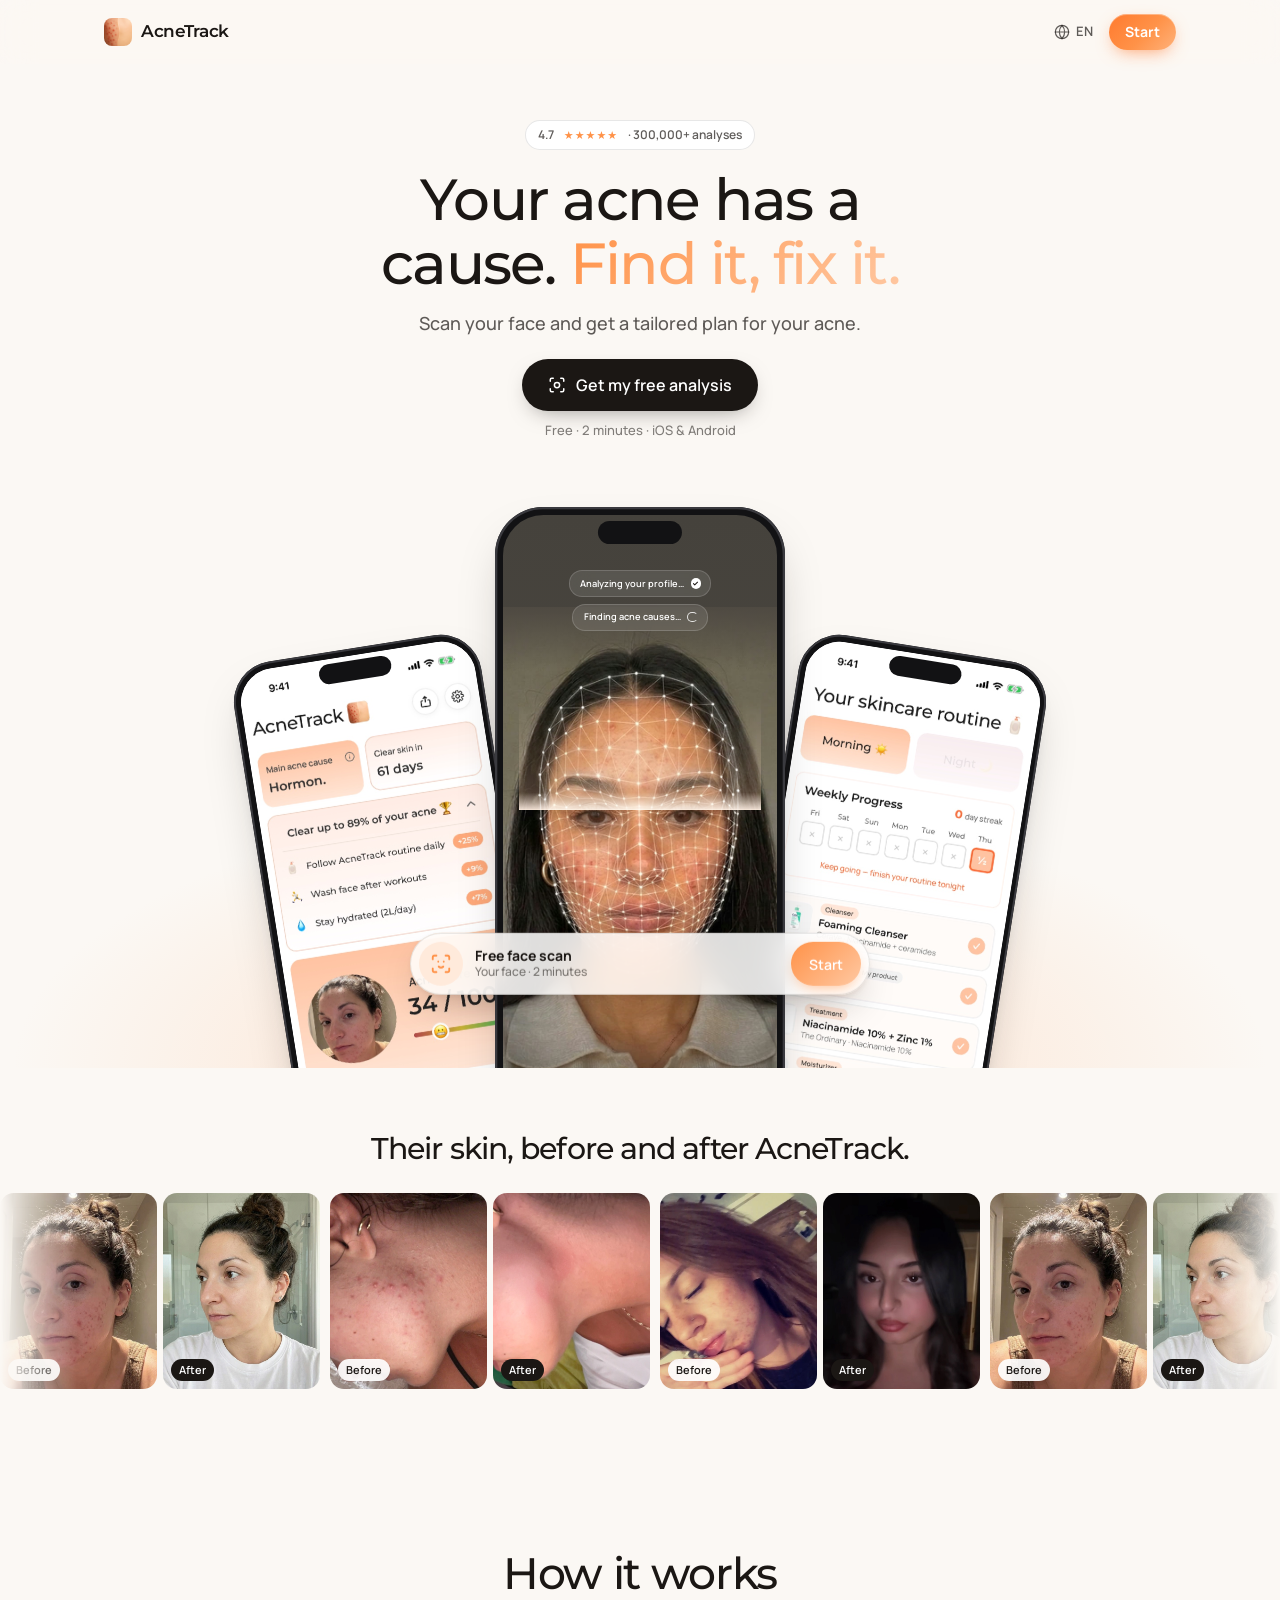
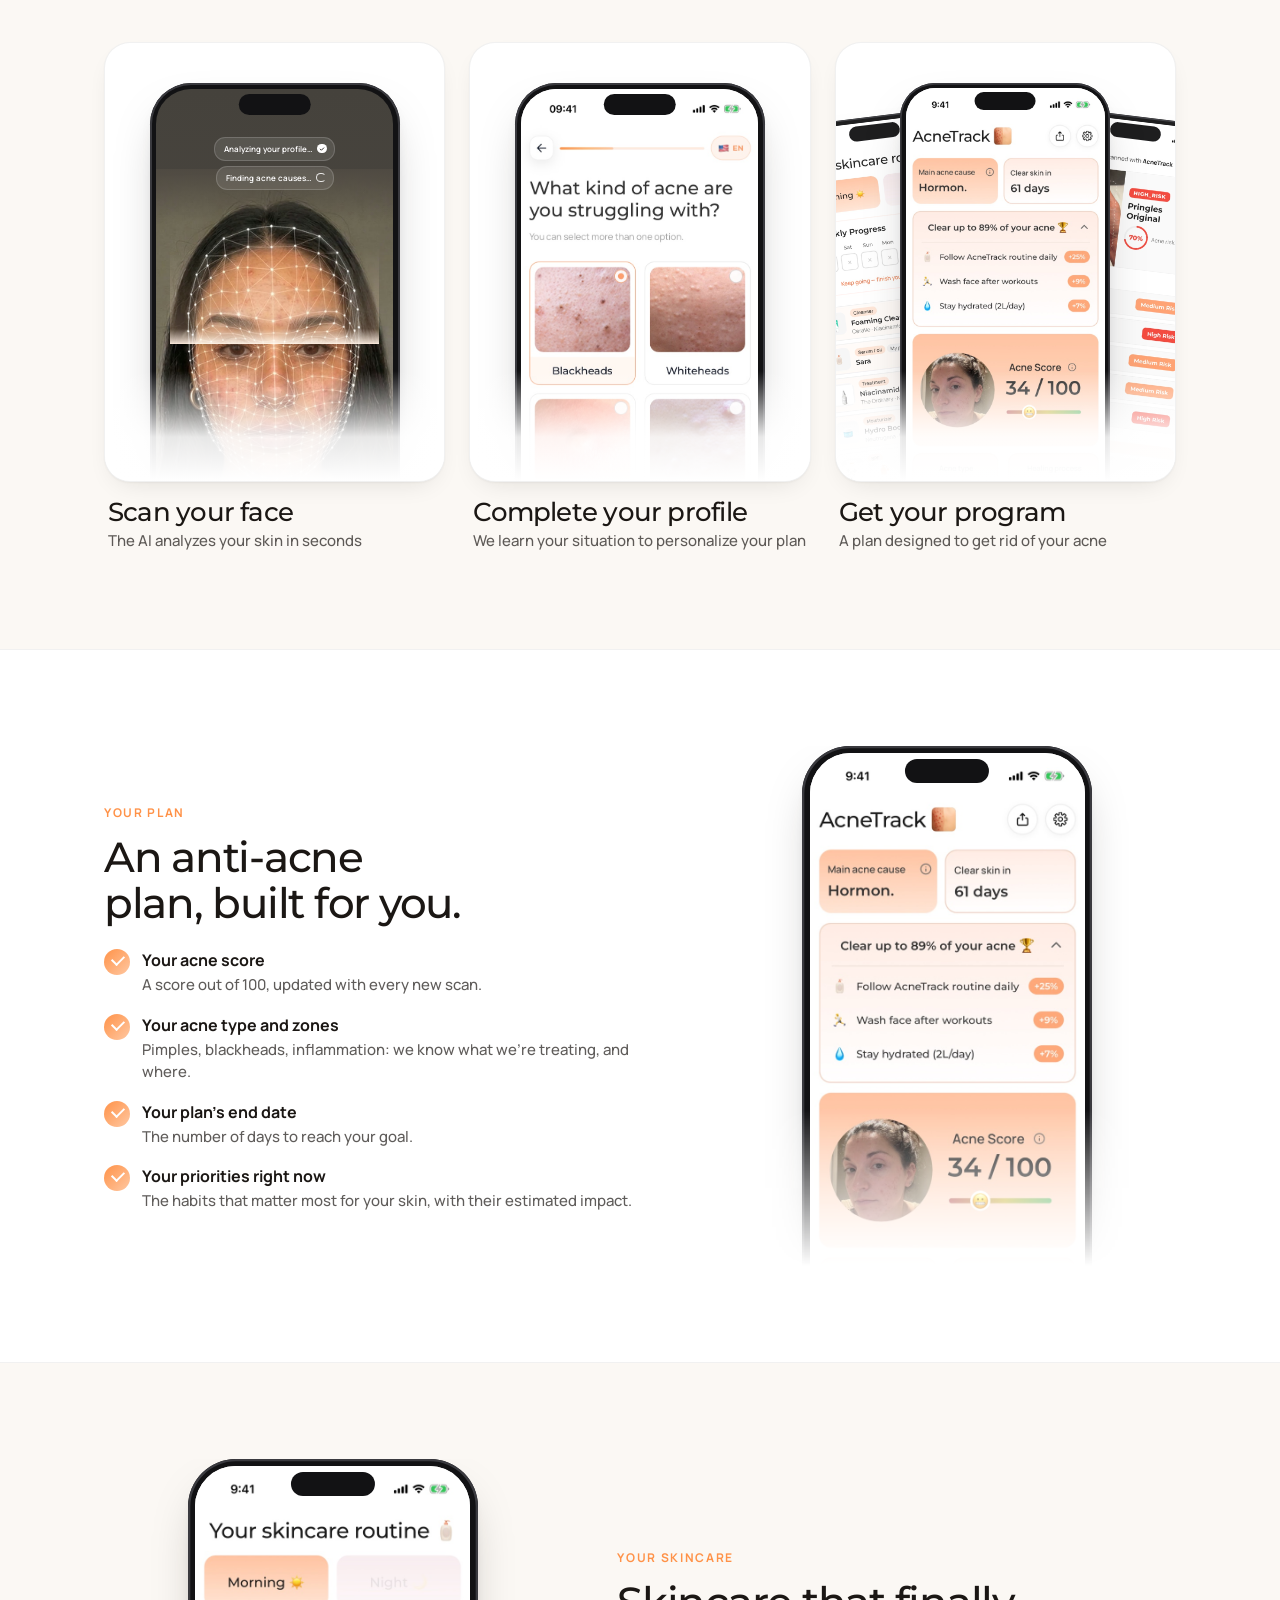
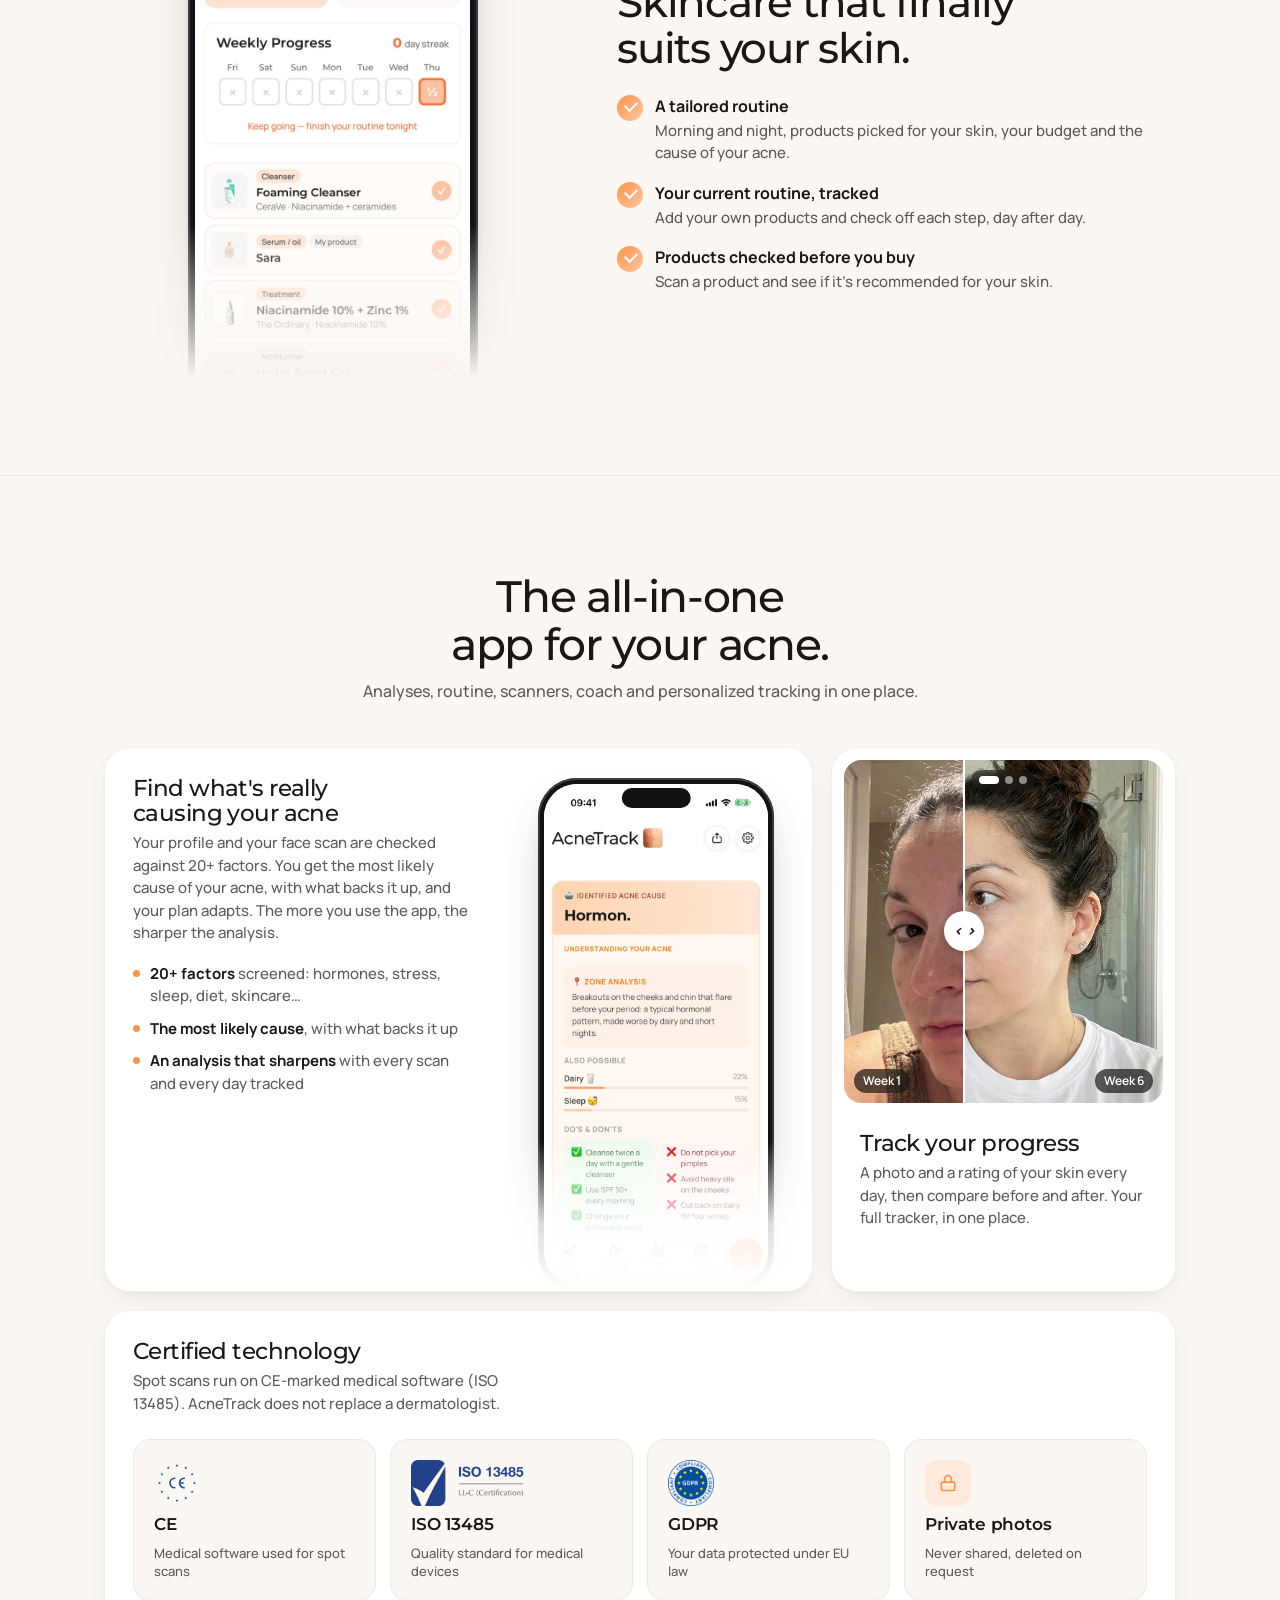
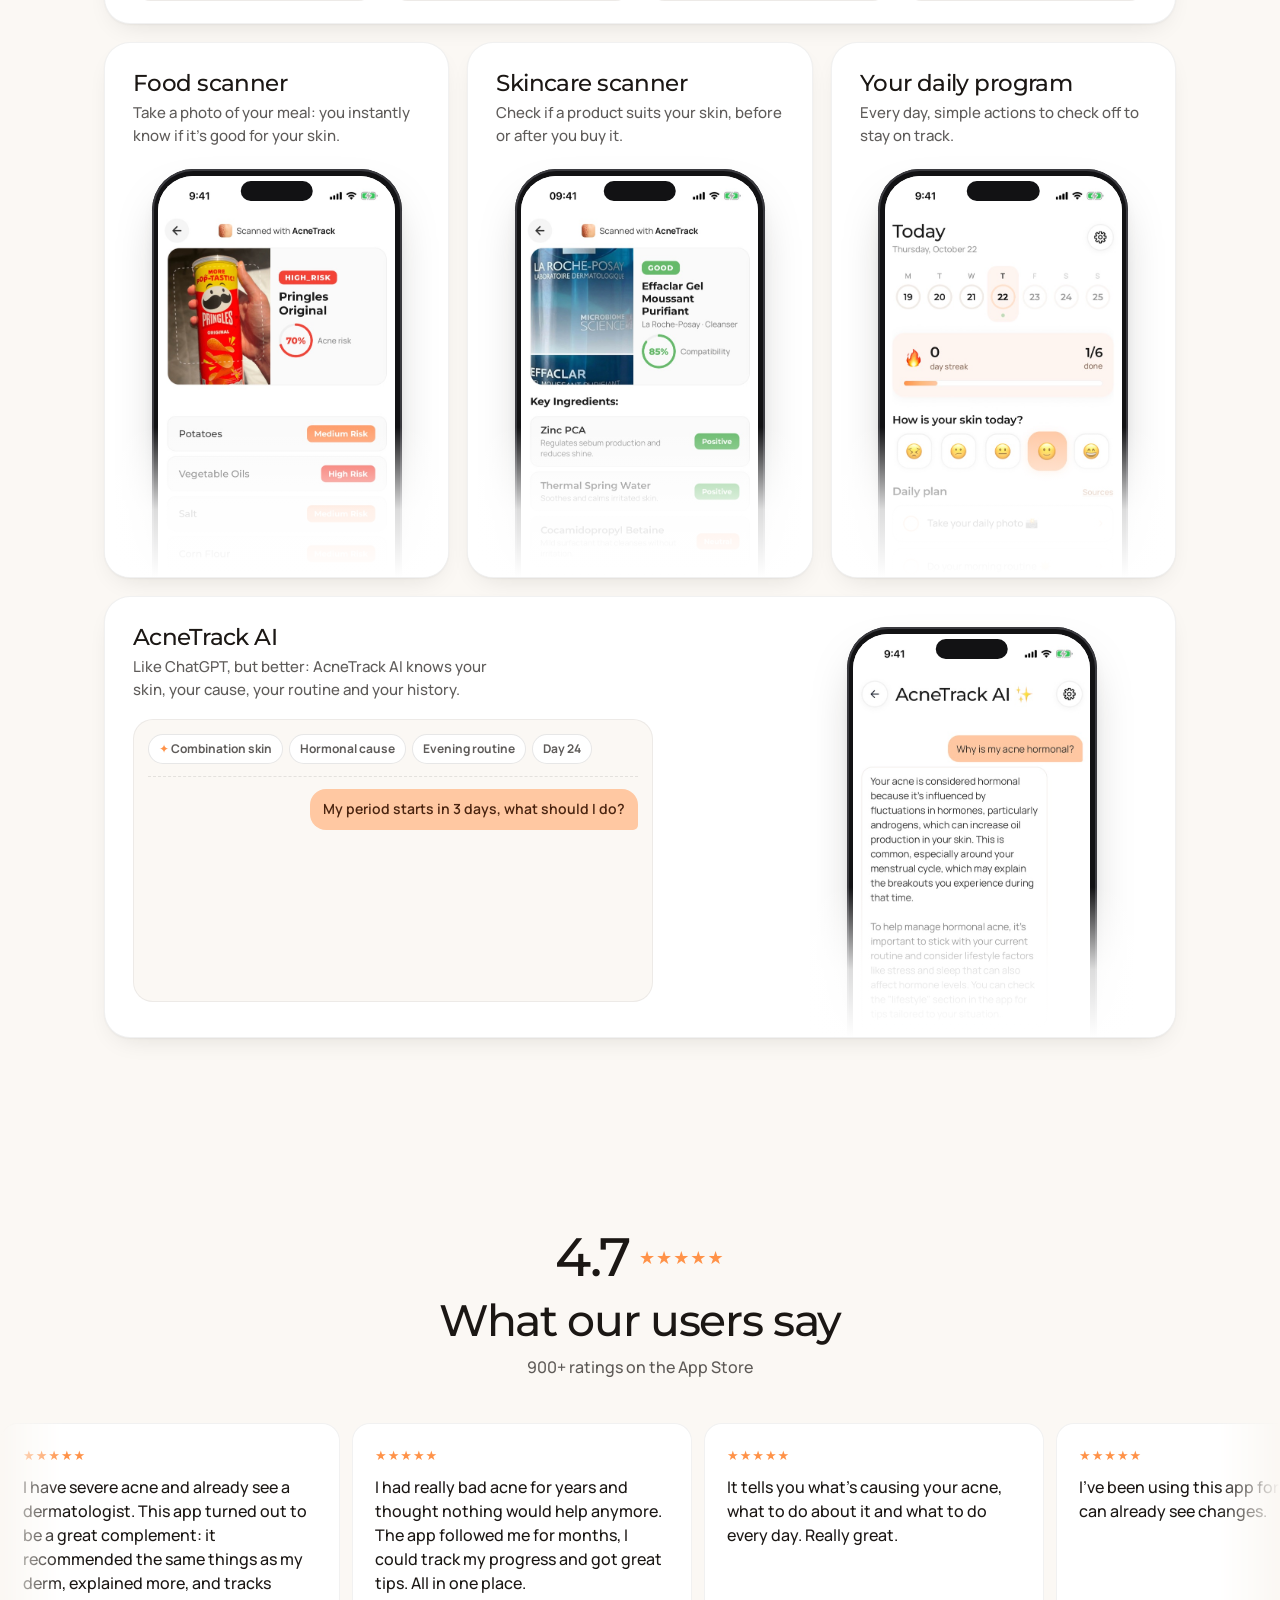
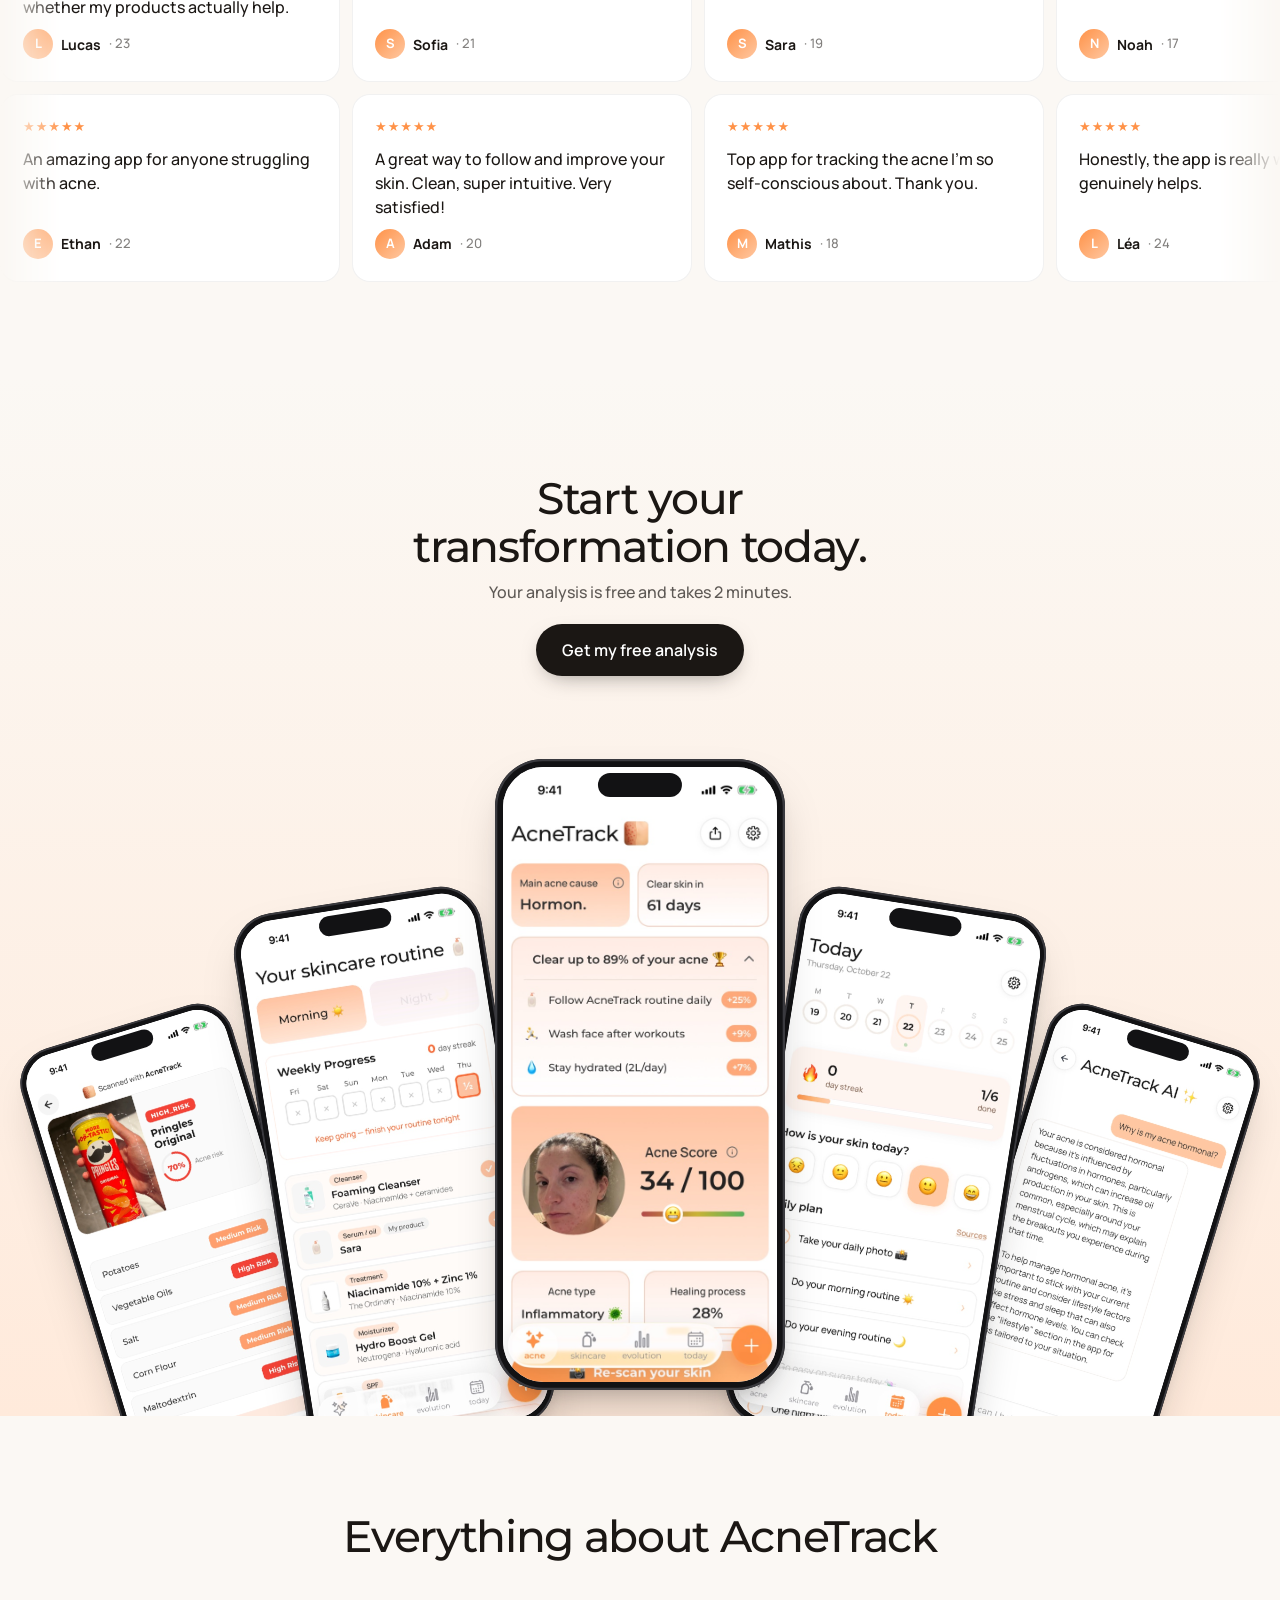
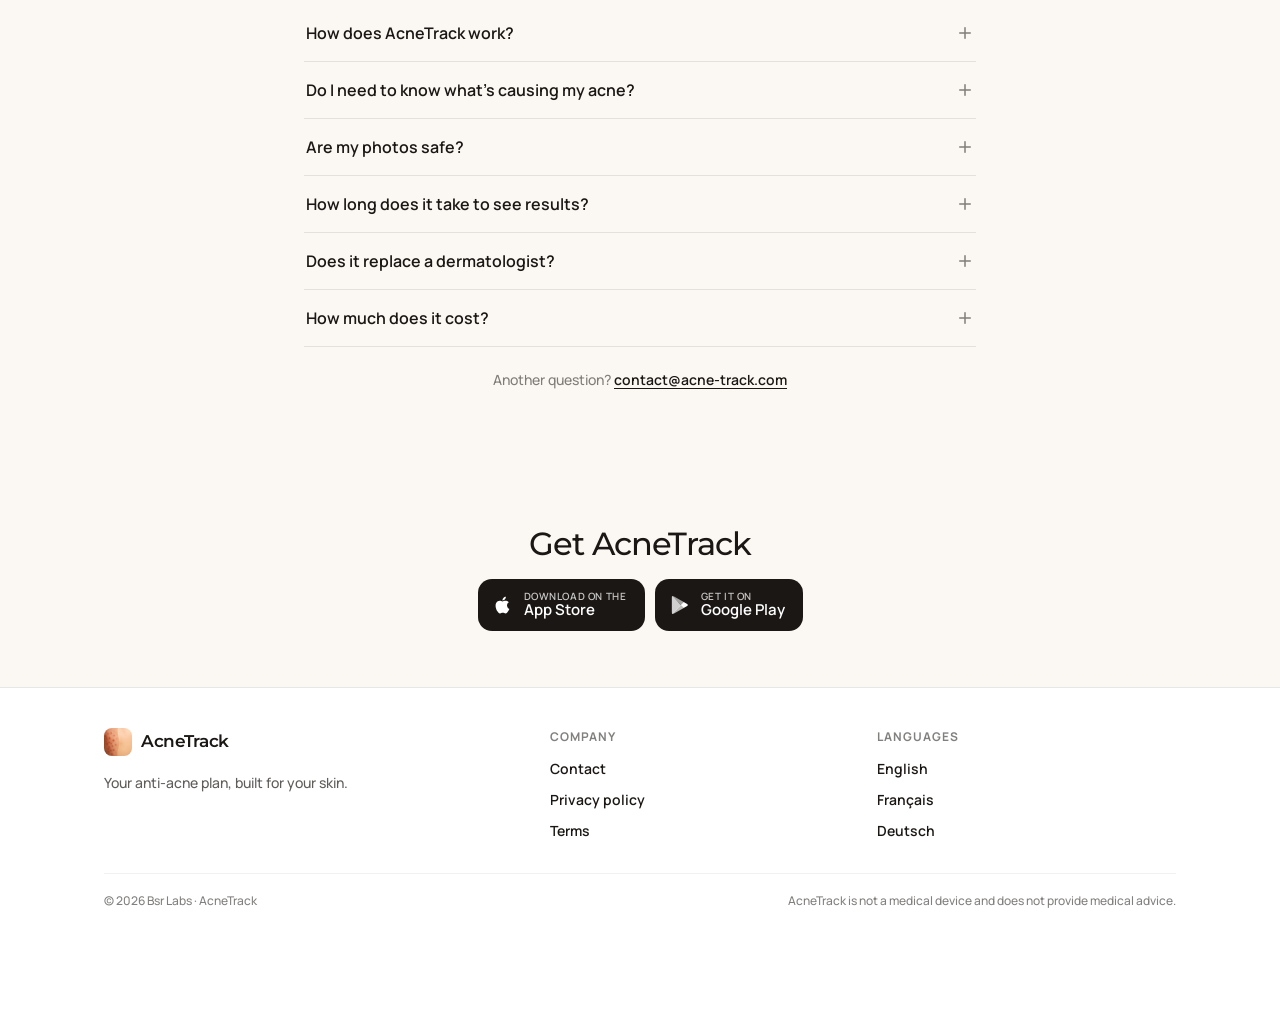
==== commit 336acb2e: "New headline, simpler nav with glowing CTA, fix tools grid gap - Headline "Your acne has a cause. Fi" ====
--- a/index.html
+++ b/index.html
@@ -74,19 +74,13 @@
   <link rel="preconnect" href="https://fonts.gstatic.com" crossorigin>
   <link rel="stylesheet" href="https://fonts.googleapis.com/css2?family=Montserrat:wght@400;500;600&family=Manrope:wght@400;500;600;700&display=swap">
   <link rel="preload" as="image" href="assets/app/facescan.jpg" fetchpriority="high">
-  <link rel="stylesheet" href="site.css?v=18">
+  <link rel="stylesheet" href="site.css?v=19">
 </head>
 <body>
 
 <nav class="nav" id="nav" aria-label="Main navigation">
   <div class="wrap">
     <a href="/" class="brand"><img src="assets/Logo_Acnetrack.webp" alt="" width="28" height="28">AcneTrack</a>
-    <ul class="nav-links">
-      <li><a href="#how" data-i18n="nav.how">How it works</a></li>
-      <li><a href="#tools" data-i18n="nav.tools">The app</a></li>
-      <li><a href="#reviews" data-i18n="nav.reviews">Reviews</a></li>
-      <li><a href="#faq" data-i18n="nav.faq">FAQ</a></li>
-    </ul>
     <div class="nav-right">
       <div class="lang">
         <button class="lang-btn" id="langBtn" aria-haspopup="true" aria-expanded="false" aria-label="Language">
@@ -99,7 +93,7 @@
           <button data-lang="de" role="menuitem">Deutsch</button>
         </div>
       </div>
-      <a class="btn btn-dark btn-sm cta" href="#download" data-i18n="nav.cta">Start</a>
+      <a class="btn btn-sm btn-glow cta" href="#download" data-i18n="nav.cta">Start</a>
     </div>
   </div>
 </nav>
@@ -109,9 +103,9 @@
 <!-- ─── Hero ─── -->
 <section class="hero" id="hero">
   <div class="wrap">
-    <span class="pill"><span class="stars" aria-hidden="true">★★★★★</span> <span data-i18n="hero.pill">4.7 · 300,000+ users</span></span>
-    <h1 data-i18n-html="hero.h1">Finally get rid of <em>your acne.</em></h1>
-    <p class="lead" data-i18n="hero.lead">Scan your face, and the AI builds a tailored plan to get rid of your acne.</p>
+    <span class="pill" data-i18n-html="hero.pill">4.7 <span class="stars" aria-hidden="true">★★★★★</span> · 300,000+ analyses</span>
+    <h1 data-i18n-html="hero.h1">Your acne has a cause. <em>Find it, fix it.</em></h1>
+    <p class="lead" data-i18n="hero.lead">Scan your face and get a tailored plan for your acne.</p>
     <div class="hero-cta">
       <a class="btn btn-dark cta" href="#download">
         <svg viewBox="0 0 24 24" fill="none" stroke="currentColor" stroke-width="2" stroke-linecap="round" stroke-linejoin="round" aria-hidden="true"><path d="M3 7V5a2 2 0 0 1 2-2h2M17 3h2a2 2 0 0 1 2 2v2M21 17v2a2 2 0 0 1-2 2h-2M7 21H5a2 2 0 0 1-2-2v-2"/><circle cx="12" cy="12" r="3.5"/></svg>
@@ -193,7 +187,7 @@
           <div class="phone m-r"><img data-shot="food-scan" src="assets/app/en/food-scan.jpg" alt="Food scanner" loading="lazy"></div>
           <div class="phone m-c"><img data-shot="dashboard" src="assets/app/en/dashboard.jpg" alt="AcneTrack plan: main cause, goal date and acne score" loading="lazy"></div>
         </div>
-        <h3 data-i18n="how.s3.h">Get your plan</h3>
+        <h3 data-i18n="how.s3.h">Get your program</h3>
         <p data-i18n="how.s3.p">A plan designed to get rid of your acne</p>
       </article>
     </div>
@@ -253,18 +247,6 @@
         </div>
         <div class="shot"><div class="phone"><img data-shot="cause" src="assets/app/en/cause.jpg" alt="AcneTrack identified acne cause with secondary causes" loading="lazy"></div></div>
       </article>
-      <article class="tile tile-trust span3 rv">
-        <div class="tile-text">
-          <h3 data-i18n="trust.h">Certified technology</h3>
-          <p data-i18n="trust.note">Spot scans run on CE-marked medical software (ISO 13485). AcneTrack does not replace a dermatologist.</p>
-        </div>
-        <div class="seals">
-          <div class="seal"><img src="assets/badge-ce.svg" alt="CE"><b>CE</b><span data-i18n="trust.ce">Medical software used for spot scans</span></div>
-          <div class="seal"><img src="assets/badge-iso-13485.webp" alt="ISO 13485"><b>ISO 13485</b><span data-i18n="trust.iso">Quality standard for medical devices</span></div>
-          <div class="seal"><img src="assets/badge-gdpr.webp" alt="GDPR"><b data-i18n="trust.gdpr.name">GDPR</b><span data-i18n="trust.gdpr">Your data protected under EU law</span></div>
-          <div class="seal"><i class="seal-ic"><svg viewBox="0 0 24 24" fill="none" stroke="currentColor" stroke-width="2" stroke-linecap="round" aria-hidden="true"><rect x="4" y="11" width="16" height="10" rx="2"/><path d="M8 11V7a4 4 0 0 1 8 0v4"/></svg></i><b data-i18n="trust.private">Private photos</b><span data-i18n="trust.private.p">Never shared, deleted on request</span></div>
-        </div>
-      </article>
       <article class="tile tile-compare rv d1">
         <div class="compare" id="compare">
           <img src="assets/ba/f2-after.jpg" alt="Week 6" loading="lazy">
@@ -277,6 +259,18 @@
         <div class="tile-text">
           <h3 data-i18n="tools.evo.h">Track your progress</h3>
           <p data-i18n="app.compare.p">A photo and a rating of your skin every day, then compare before and after. Your full tracker, in one place.</p>
+        </div>
+      </article>
+      <article class="tile tile-trust span3 rv">
+        <div class="tile-text">
+          <h3 data-i18n="trust.h">Certified technology</h3>
+          <p data-i18n="trust.note">Spot scans run on CE-marked medical software (ISO 13485). AcneTrack does not replace a dermatologist.</p>
+        </div>
+        <div class="seals">
+          <div class="seal"><img src="assets/badge-ce.svg" alt="CE"><b>CE</b><span data-i18n="trust.ce">Medical software used for spot scans</span></div>
+          <div class="seal"><img src="assets/badge-iso-13485.webp" alt="ISO 13485"><b>ISO 13485</b><span data-i18n="trust.iso">Quality standard for medical devices</span></div>
+          <div class="seal"><img src="assets/badge-gdpr.webp" alt="GDPR"><b data-i18n="trust.gdpr.name">GDPR</b><span data-i18n="trust.gdpr">Your data protected under EU law</span></div>
+          <div class="seal"><i class="seal-ic"><svg viewBox="0 0 24 24" fill="none" stroke="currentColor" stroke-width="2" stroke-linecap="round" aria-hidden="true"><rect x="4" y="11" width="16" height="10" rx="2"/><path d="M8 11V7a4 4 0 0 1 8 0v4"/></svg></i><b data-i18n="trust.private">Private photos</b><span data-i18n="trust.private.p">Never shared, deleted on request</span></div>
         </div>
       </article>
       <article class="tile rv">
@@ -430,7 +424,7 @@
   </a>
 </div>
 
-<script src="i18n.js?v=18"></script>
+<script src="i18n.js?v=19"></script>
 <script src="site.js?v=18" defer></script>
 </body>
 </html>
--- a/site.css
+++ b/site.css
@@ -469,3 +469,11 @@
 .compare-dots button.on { width: 20px; background: #fff; }
 .compare img { transition: opacity .35s ease; }
 .compare.swap img { opacity: 0; }
+
+/* ── Bouton du menu : orange vif avec reflet qui défile ── */
+.btn-glow { position: relative; overflow: hidden; color: #fff; background: linear-gradient(135deg, #FF7A2E 0%, #FF9248 55%, #FFB27A 100%); box-shadow: 0 6px 18px -6px rgba(255, 122, 46, .75), inset 0 1px 0 rgba(255, 255, 255, .35); font-weight: 700; }
+.btn-glow:hover { filter: brightness(1.05); }
+.btn-glow::after { content: ""; position: absolute; top: -20%; bottom: -20%; left: -60%; width: 40%; background: linear-gradient(100deg, rgba(255, 255, 255, 0) 0%, rgba(255, 255, 255, .75) 50%, rgba(255, 255, 255, 0) 100%); transform: skewX(-20deg); animation: glow-sweep 3.2s ease-in-out infinite; }
+@keyframes glow-sweep { 0%, 55% { left: -60%; } 85%, 100% { left: 130%; } }
+.reduce .btn-glow::after { animation: none; display: none; }
+.pill .stars { margin: 0 2px; }
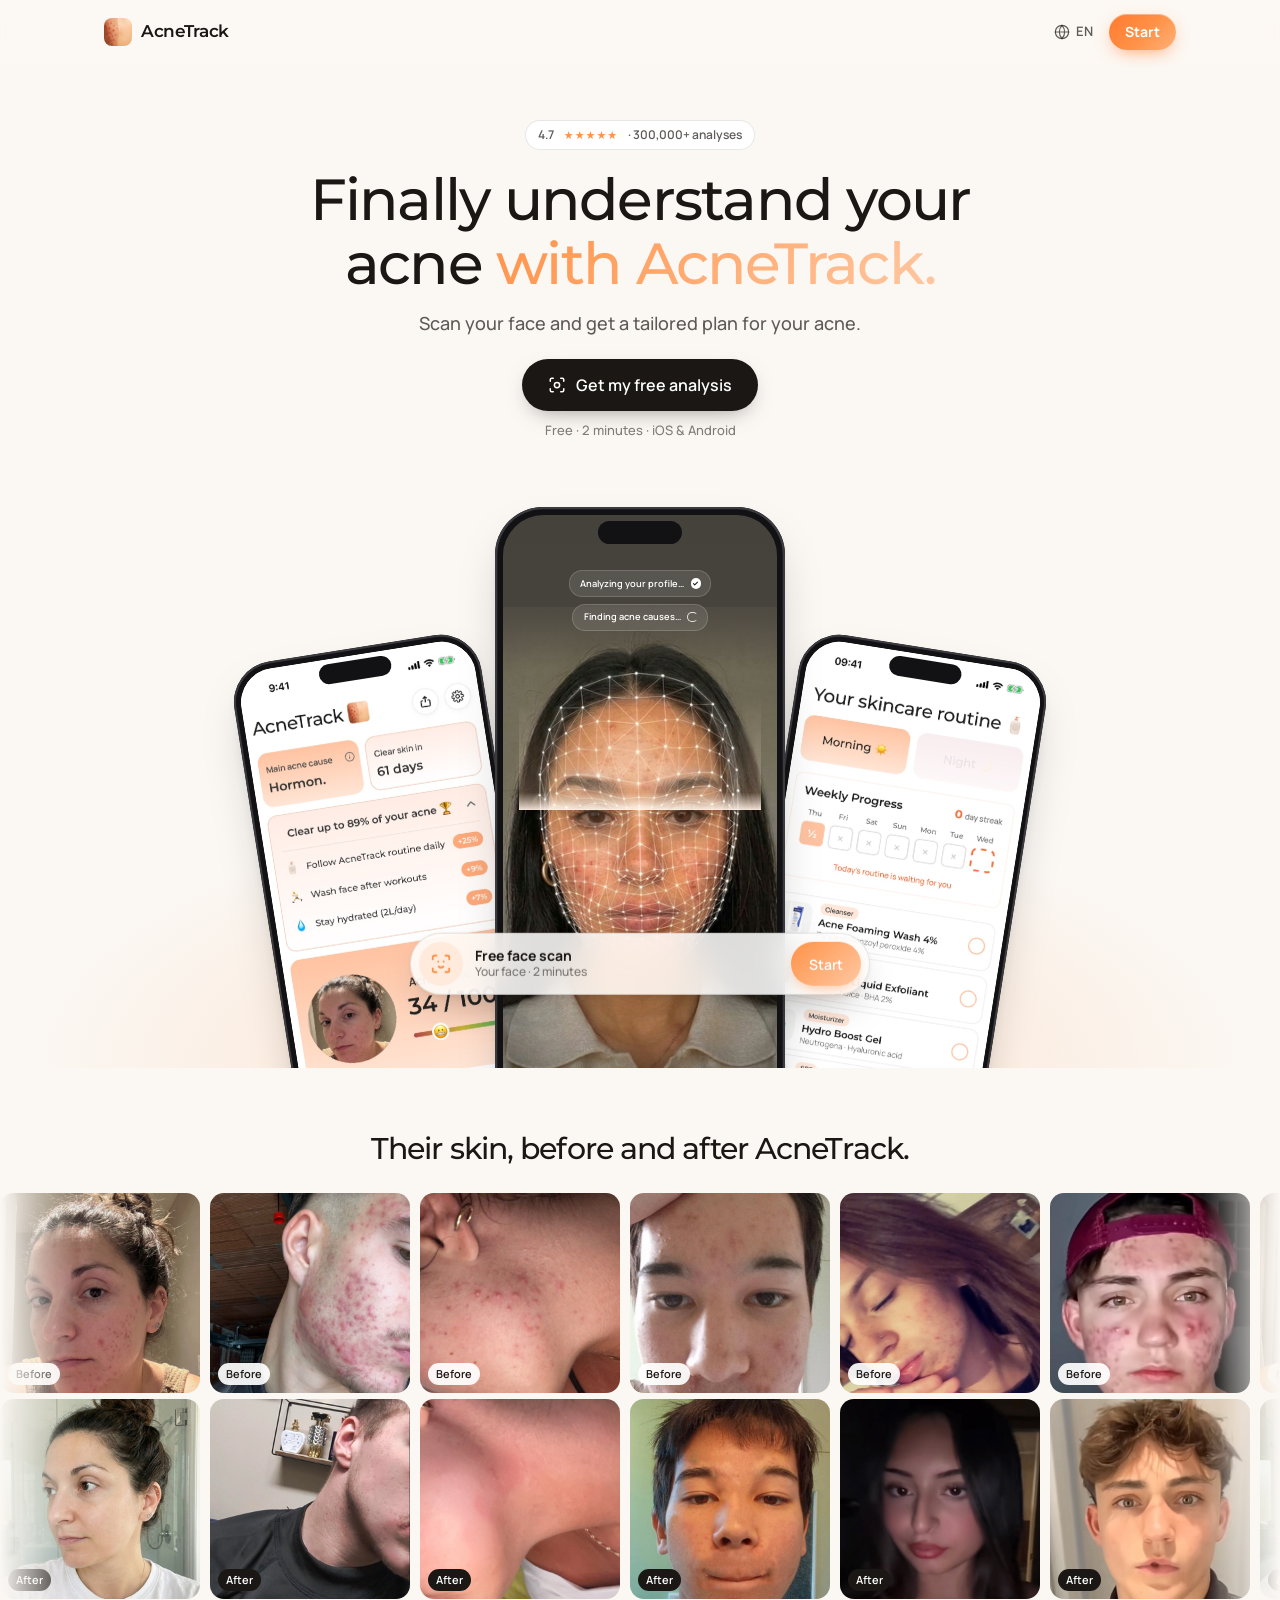
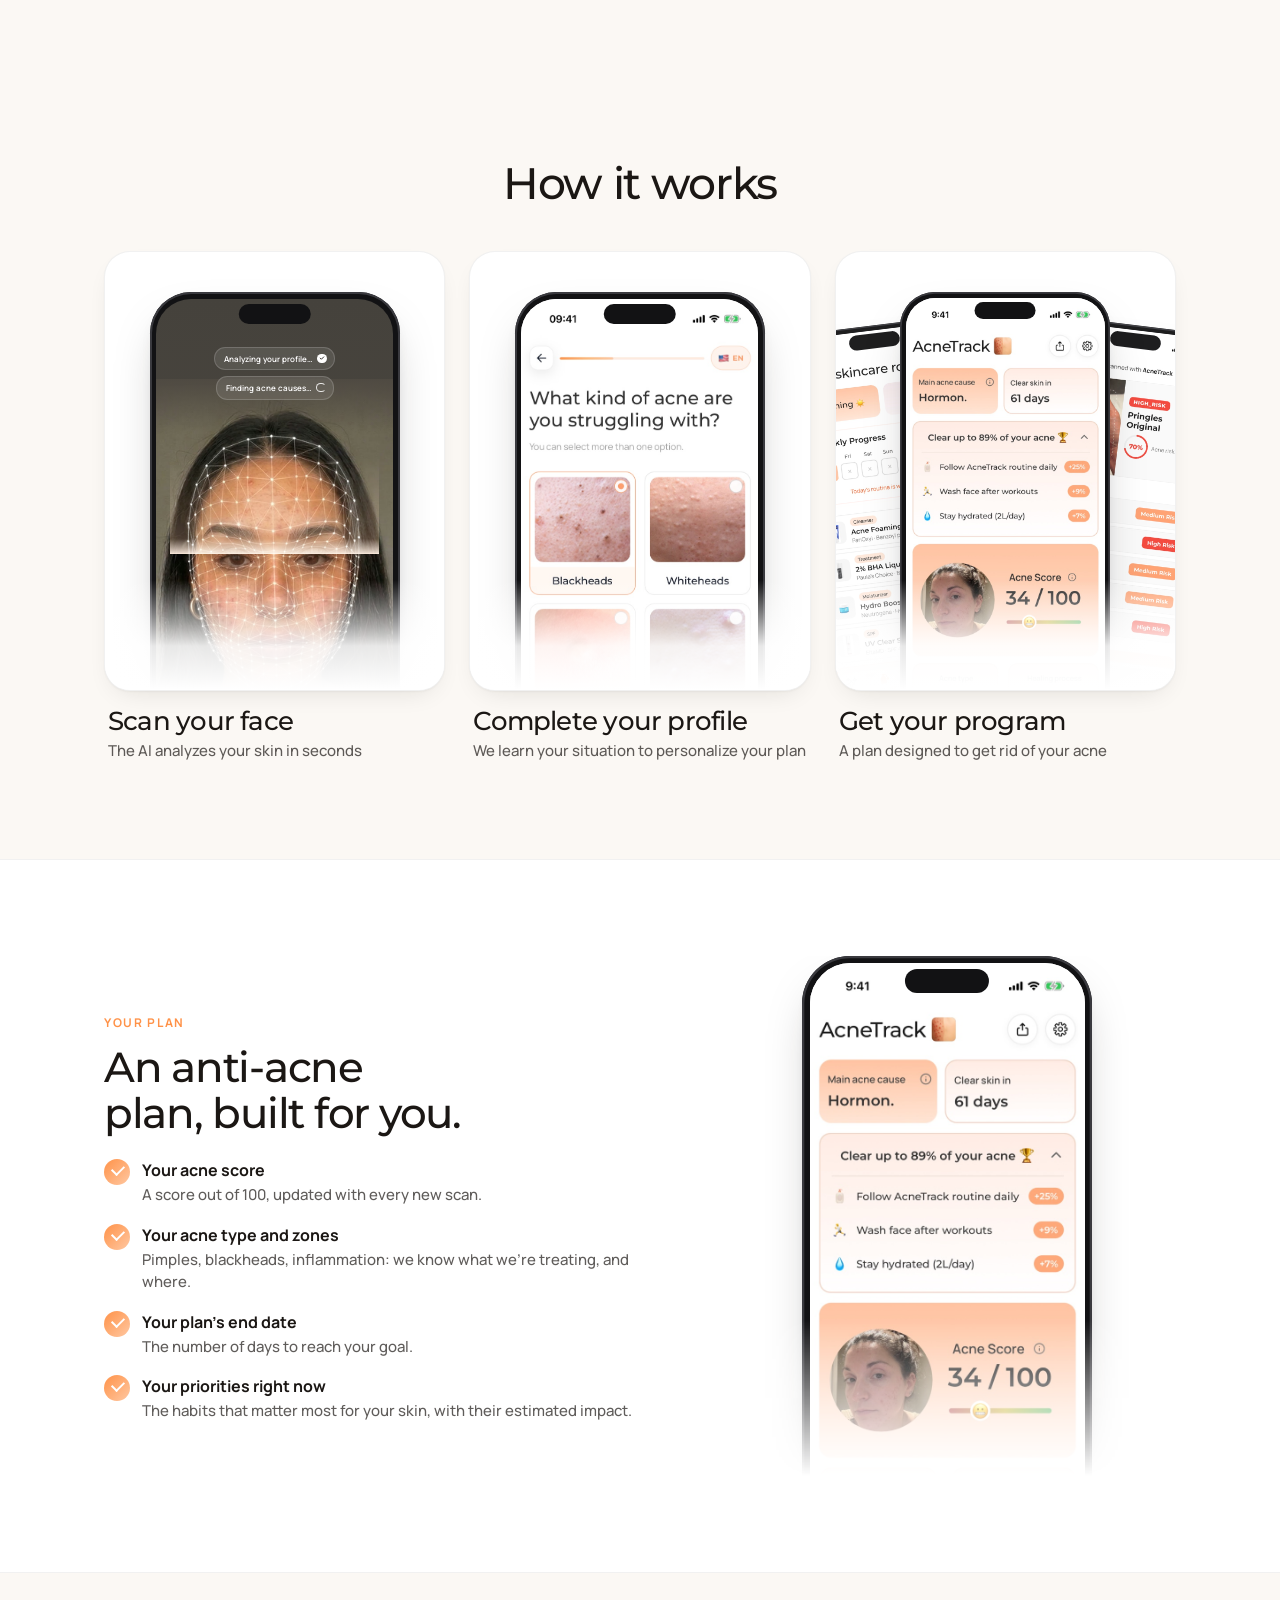
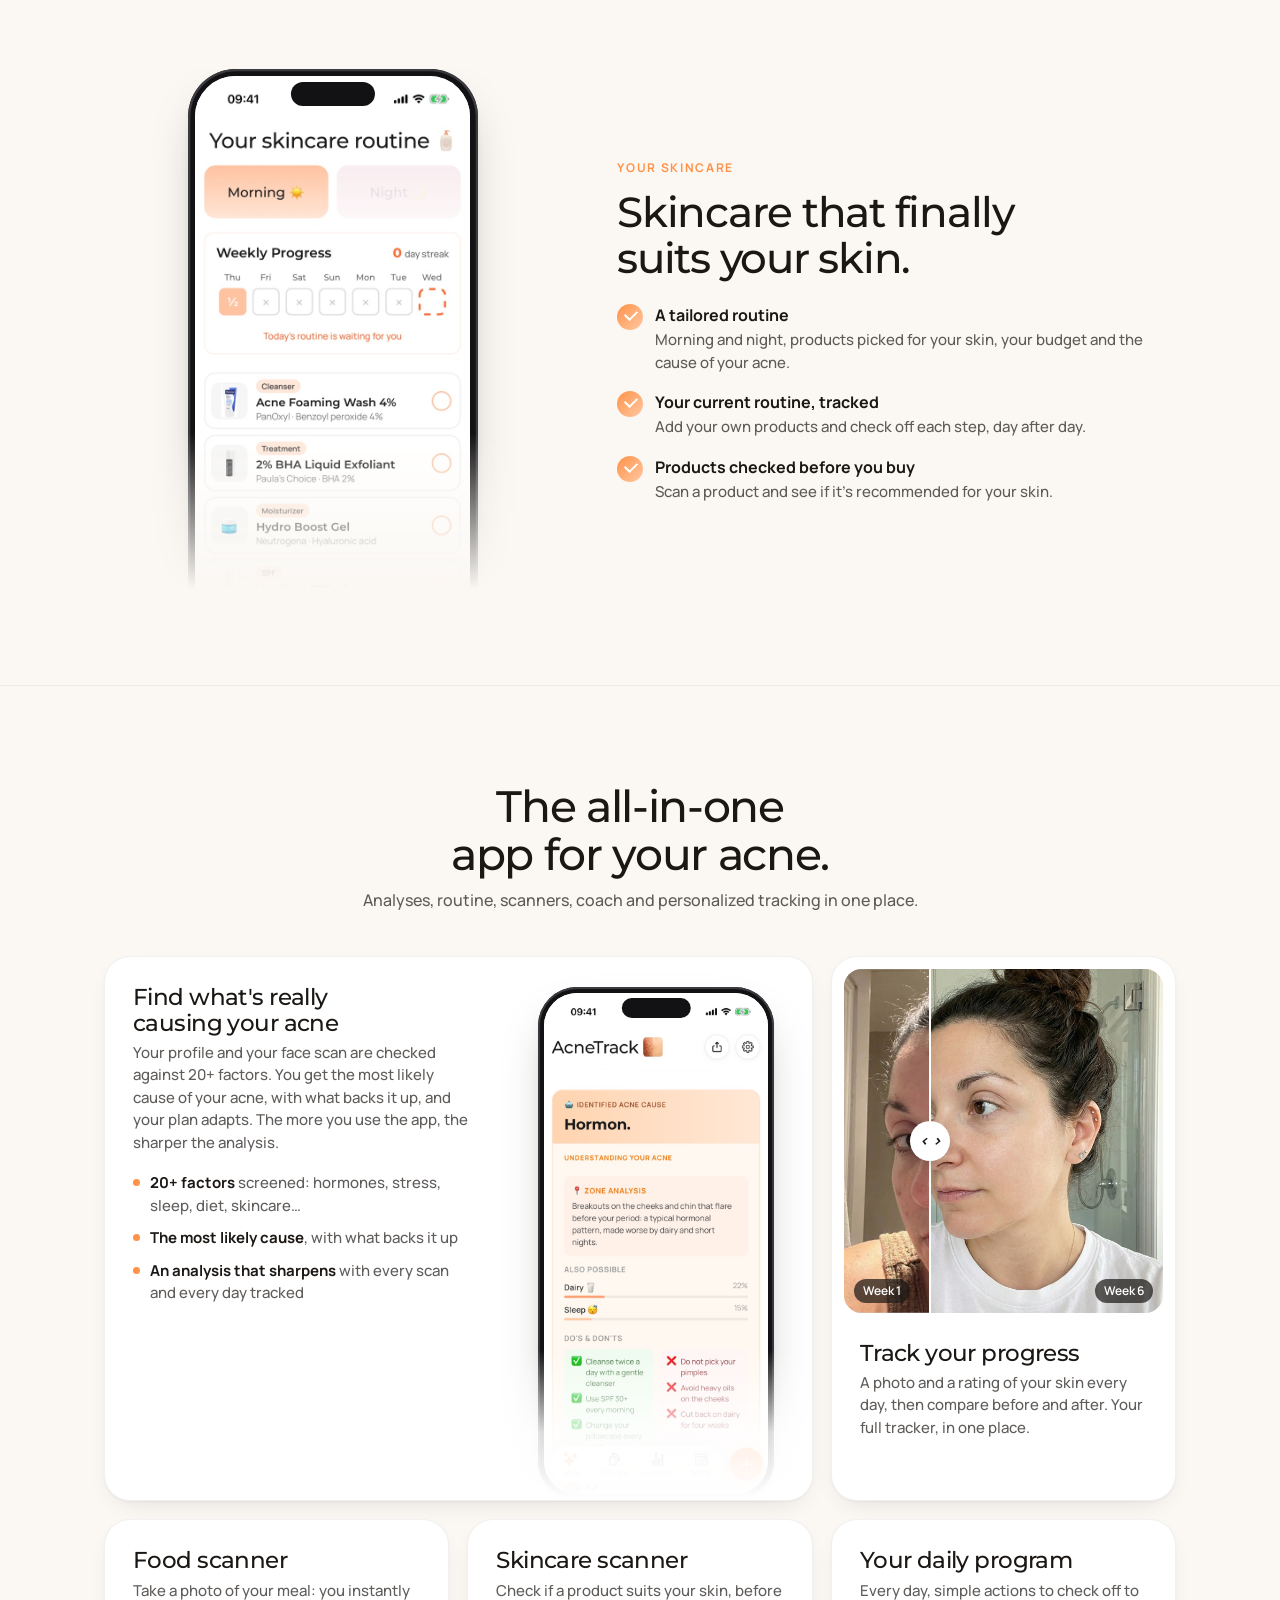
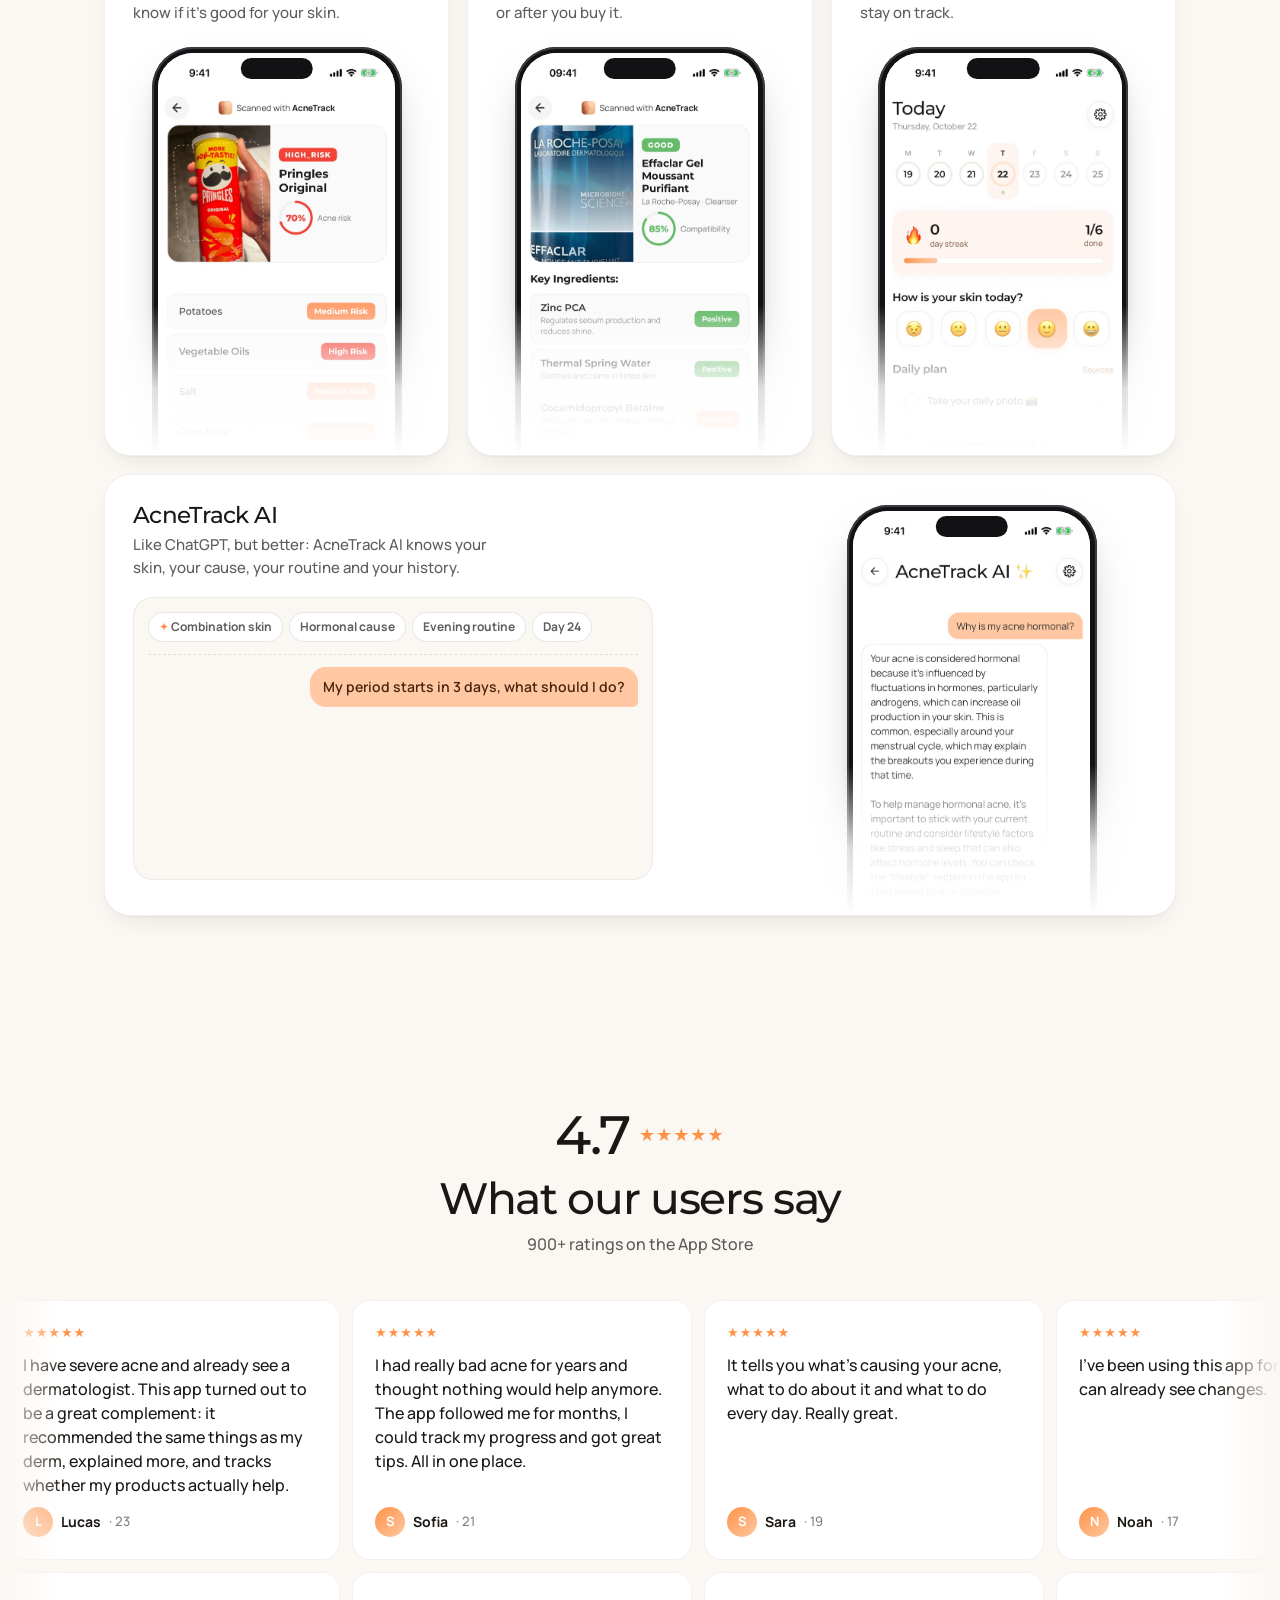
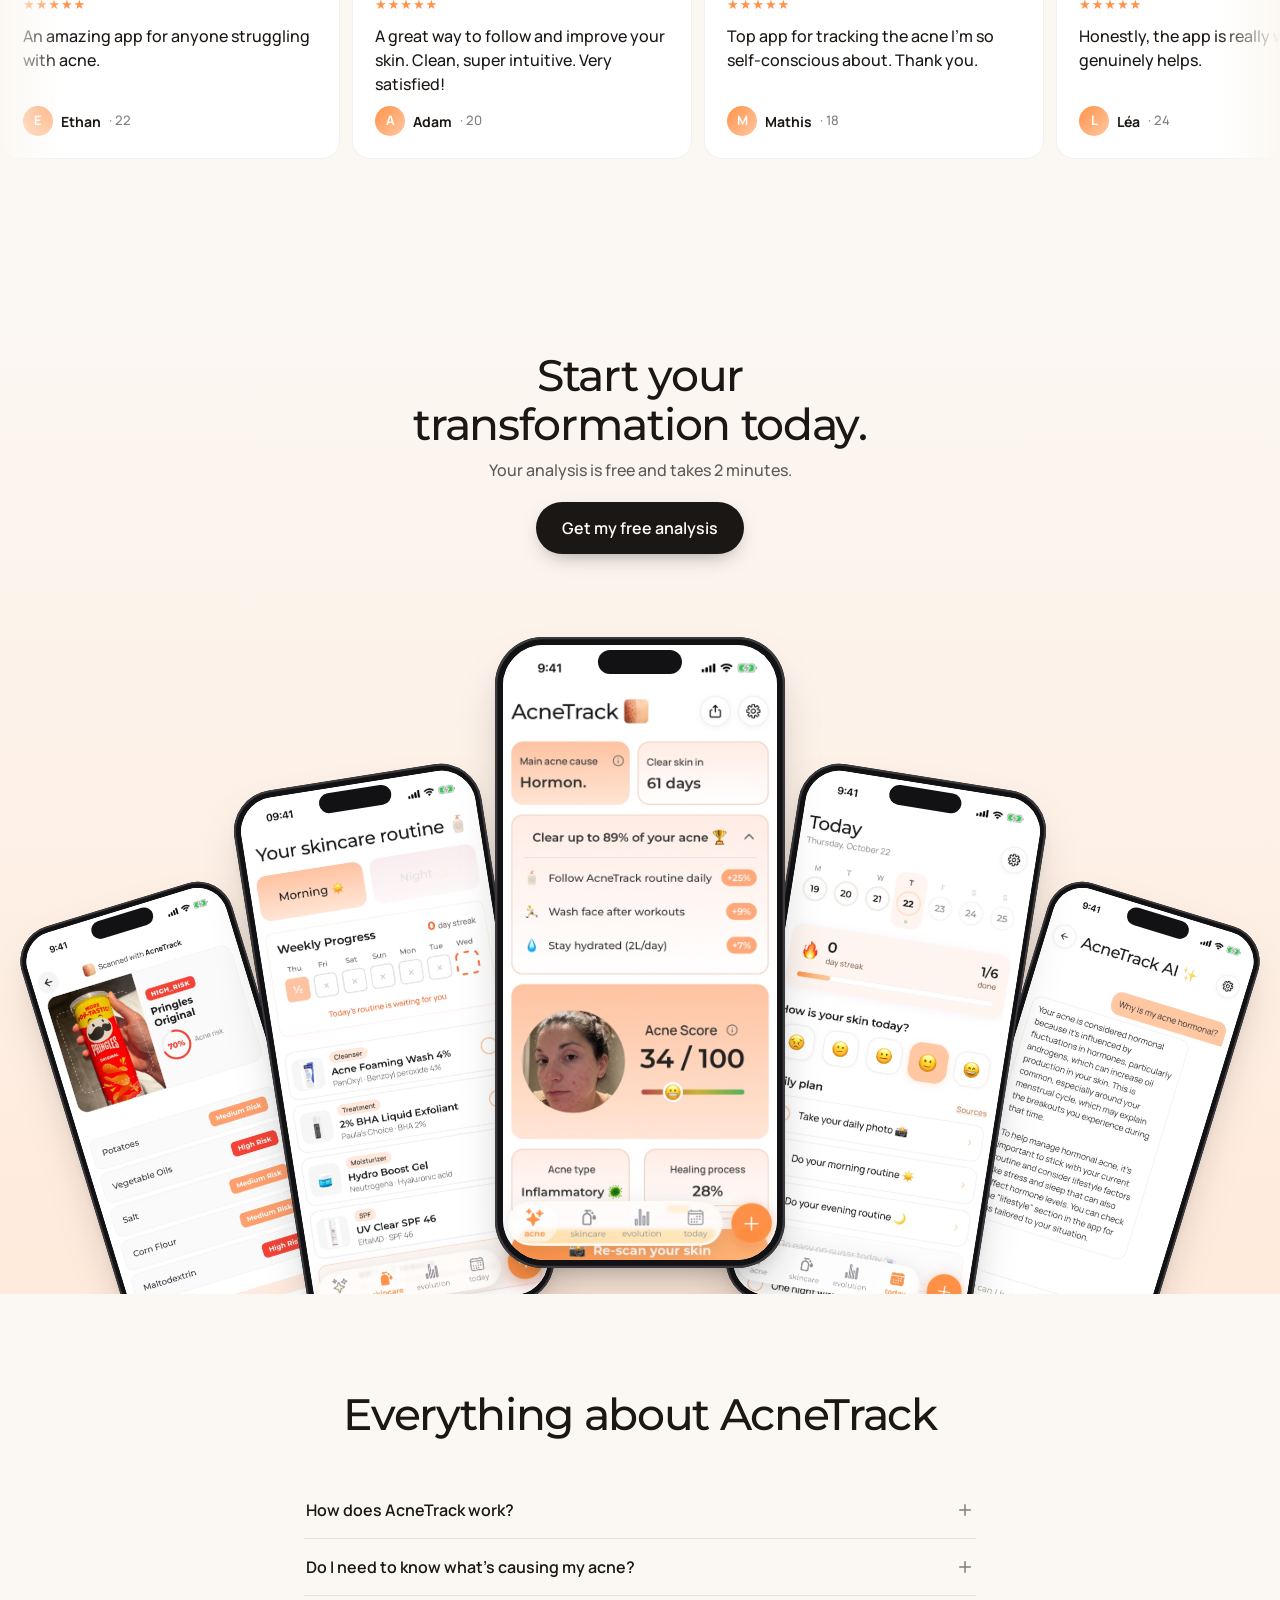
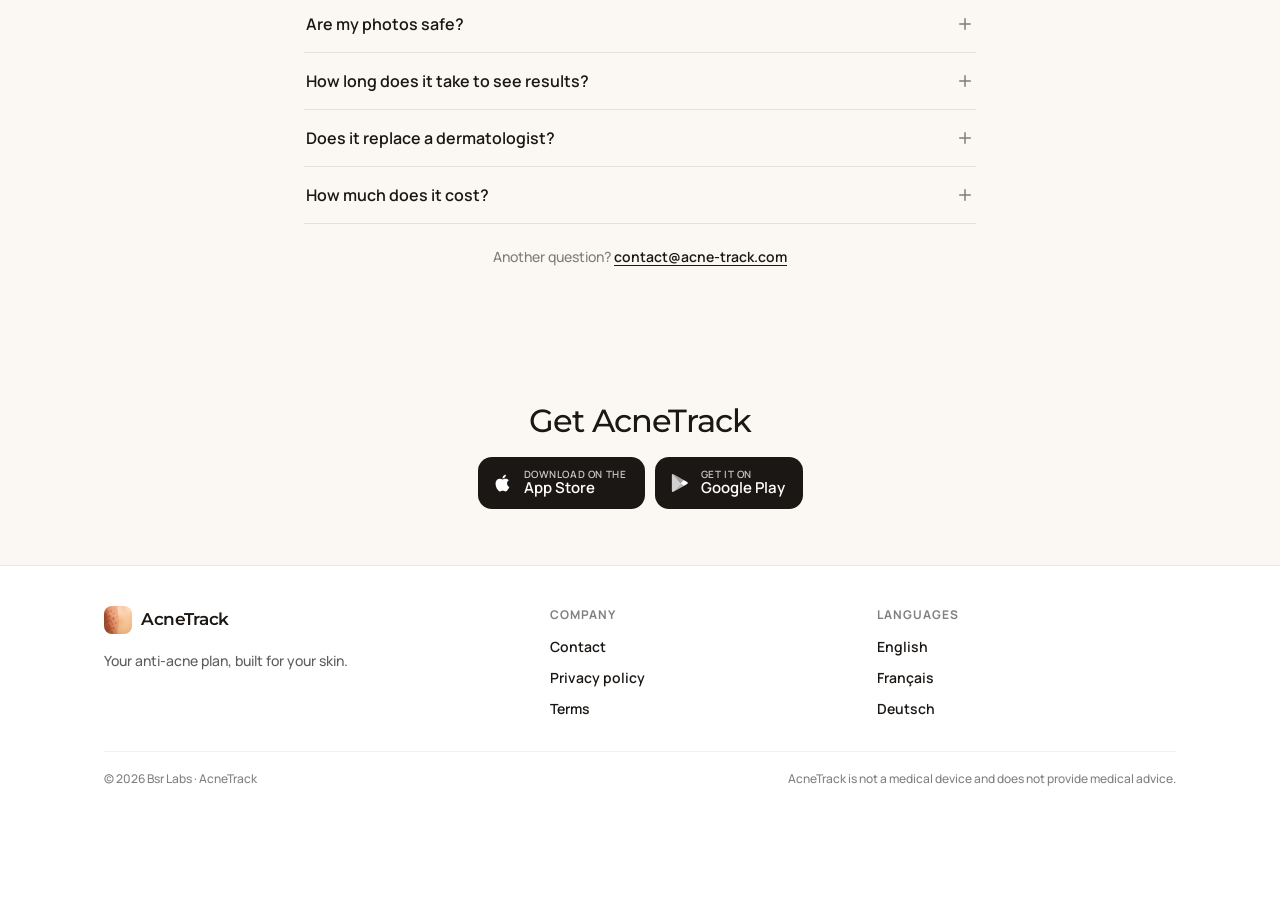
==== commit 6b2de265: "Mixed headlines, stacked before/after with boys, new skincare routine capture, single compare pair, " ====
--- a/index.html
+++ b/index.html
@@ -74,7 +74,7 @@
   <link rel="preconnect" href="https://fonts.gstatic.com" crossorigin>
   <link rel="stylesheet" href="https://fonts.googleapis.com/css2?family=Montserrat:wght@400;500;600&family=Manrope:wght@400;500;600;700&display=swap">
   <link rel="preload" as="image" href="assets/app/facescan.jpg" fetchpriority="high">
-  <link rel="stylesheet" href="site.css?v=19">
+  <link rel="stylesheet" href="site.css?v=20">
 </head>
 <body>
 
@@ -104,7 +104,7 @@
 <section class="hero" id="hero">
   <div class="wrap">
     <span class="pill" data-i18n-html="hero.pill">4.7 <span class="stars" aria-hidden="true">★★★★★</span> · 300,000+ analyses</span>
-    <h1 data-i18n-html="hero.h1">Your acne has a cause. <em>Find it, fix it.</em></h1>
+    <h1 data-i18n-html="hero.h1">Finally understand your acne <em>with AcneTrack.</em></h1>
     <p class="lead" data-i18n="hero.lead">Scan your face and get a tailored plan for your acne.</p>
     <div class="hero-cta">
       <a class="btn btn-dark cta" href="#download">
@@ -143,12 +143,24 @@
         <figure class="after"><img src="assets/ba/f2-after.jpg" alt="" loading="lazy"><figcaption data-i18n="ba.after">After</figcaption></figure>
       </div>
       <div class="ba-pair">
+        <figure><img src="assets/ba/m1-before.jpg" alt="" loading="lazy"><figcaption data-i18n="ba.before">Before</figcaption></figure>
+        <figure class="after"><img src="assets/ba/m1-after.jpg" alt="" loading="lazy"><figcaption data-i18n="ba.after">After</figcaption></figure>
+      </div>
+      <div class="ba-pair">
         <figure><img src="assets/ba/f3-before.jpg" alt="" loading="lazy"><figcaption data-i18n="ba.before">Before</figcaption></figure>
         <figure class="after"><img src="assets/ba/f3-after.jpg" alt="" loading="lazy"><figcaption data-i18n="ba.after">After</figcaption></figure>
       </div>
       <div class="ba-pair">
+        <figure><img src="assets/ba/m2-before.jpg" alt="" loading="lazy"><figcaption data-i18n="ba.before">Before</figcaption></figure>
+        <figure class="after"><img src="assets/ba/m2-after.jpg" alt="" loading="lazy"><figcaption data-i18n="ba.after">After</figcaption></figure>
+      </div>
+      <div class="ba-pair">
         <figure><img src="assets/ba/f1-before.jpg" alt="" loading="lazy"><figcaption data-i18n="ba.before">Before</figcaption></figure>
         <figure class="after"><img src="assets/ba/f1-after.jpg" alt="" loading="lazy"><figcaption data-i18n="ba.after">After</figcaption></figure>
+      </div>
+      <div class="ba-pair">
+        <figure><img src="assets/ba/m3-before.jpg" alt="" loading="lazy"><figcaption data-i18n="ba.before">Before</figcaption></figure>
+        <figure class="after"><img src="assets/ba/m3-after.jpg" alt="" loading="lazy"><figcaption data-i18n="ba.after">After</figcaption></figure>
       </div>
     </div>
   </div>
@@ -254,23 +266,10 @@
           <span class="compare-tag l" data-i18n="app.week1">Week 1</span><span class="compare-tag r" data-i18n="app.week6">Week 6</span>
           <i class="compare-handle"></i>
           <input type="range" min="0" max="100" value="50" aria-label="Compare before and after">
-          <div class="compare-dots" id="compareDots"><button type="button" data-pair="f2" class="on" aria-label="1"></button><button type="button" data-pair="f3" aria-label="2"></button><button type="button" data-pair="f1" aria-label="3"></button></div>
         </div>
         <div class="tile-text">
           <h3 data-i18n="tools.evo.h">Track your progress</h3>
           <p data-i18n="app.compare.p">A photo and a rating of your skin every day, then compare before and after. Your full tracker, in one place.</p>
-        </div>
-      </article>
-      <article class="tile tile-trust span3 rv">
-        <div class="tile-text">
-          <h3 data-i18n="trust.h">Certified technology</h3>
-          <p data-i18n="trust.note">Spot scans run on CE-marked medical software (ISO 13485). AcneTrack does not replace a dermatologist.</p>
-        </div>
-        <div class="seals">
-          <div class="seal"><img src="assets/badge-ce.svg" alt="CE"><b>CE</b><span data-i18n="trust.ce">Medical software used for spot scans</span></div>
-          <div class="seal"><img src="assets/badge-iso-13485.webp" alt="ISO 13485"><b>ISO 13485</b><span data-i18n="trust.iso">Quality standard for medical devices</span></div>
-          <div class="seal"><img src="assets/badge-gdpr.webp" alt="GDPR"><b data-i18n="trust.gdpr.name">GDPR</b><span data-i18n="trust.gdpr">Your data protected under EU law</span></div>
-          <div class="seal"><i class="seal-ic"><svg viewBox="0 0 24 24" fill="none" stroke="currentColor" stroke-width="2" stroke-linecap="round" aria-hidden="true"><rect x="4" y="11" width="16" height="10" rx="2"/><path d="M8 11V7a4 4 0 0 1 8 0v4"/></svg></i><b data-i18n="trust.private">Private photos</b><span data-i18n="trust.private.p">Never shared, deleted on request</span></div>
         </div>
       </article>
       <article class="tile rv">
@@ -424,7 +423,7 @@
   </a>
 </div>
 
-<script src="i18n.js?v=19"></script>
-<script src="site.js?v=18" defer></script>
+<script src="i18n.js?v=20"></script>
+<script src="site.js?v=19" defer></script>
 </body>
 </html>
--- a/site.css
+++ b/site.css
@@ -120,9 +120,9 @@
 .marquee { overflow: hidden; -webkit-mask-image: linear-gradient(90deg, transparent, #000 6%, #000 94%, transparent); mask-image: linear-gradient(90deg, transparent, #000 6%, #000 94%, transparent); }
 .marquee-track { display: flex; gap: 10px; width: max-content; animation: marquee 45s linear infinite; }
 @keyframes marquee { to { transform: translateX(-50%); } }
-.ba-pair { display: grid; grid-template-columns: 1fr 1fr; gap: 4px; width: 230px; flex: none; }
-.ba-pair figure { position: relative; margin: 0; aspect-ratio: 4 / 5; border-radius: 14px; overflow: hidden; background: var(--bg-2); }
-.ba-pair img { width: 100%; height: 100%; object-fit: cover; }
+.ba-pair { display: grid; grid-template-rows: auto auto; gap: 4px; width: 150px; flex: none; }
+.ba-pair figure { position: relative; margin: 0; aspect-ratio: 1 / 1; border-radius: 14px; overflow: hidden; background: var(--bg-2); }
+.ba-pair img { width: 100%; height: 100%; object-fit: cover; object-position: 50% 35%; }
 .ba-pair figcaption { position: absolute; left: 8px; bottom: 8px; padding: 3px 8px; border-radius: 999px; font-size: 11px; font-weight: 600; background: rgba(255, 255, 255, .92); }
 .ba-pair figure.after figcaption { background: var(--fg); color: #fff; }
 
@@ -254,7 +254,7 @@
   .sec-title, .sec-head { margin-bottom: 44px; }
   .ba { padding: 64px 0; }
   .ba-title { font-size: 30px; margin-bottom: 28px; }
-  .ba-pair { width: 320px; gap: 6px; }
+  .ba-pair { width: 200px; gap: 6px; }
   .cards-3 { grid-template-columns: repeat(3, 1fr); gap: 24px; }
   .card-media { height: 440px; padding-top: 40px; }
   .card-media .phone { --w: 250px; }
@@ -477,3 +477,5 @@
 @keyframes glow-sweep { 0%, 55% { left: -60%; } 85%, 100% { left: 130%; } }
 .reduce .btn-glow::after { animation: none; display: none; }
 .pill .stars { margin: 0 2px; }
+
+.nw { white-space: nowrap; }
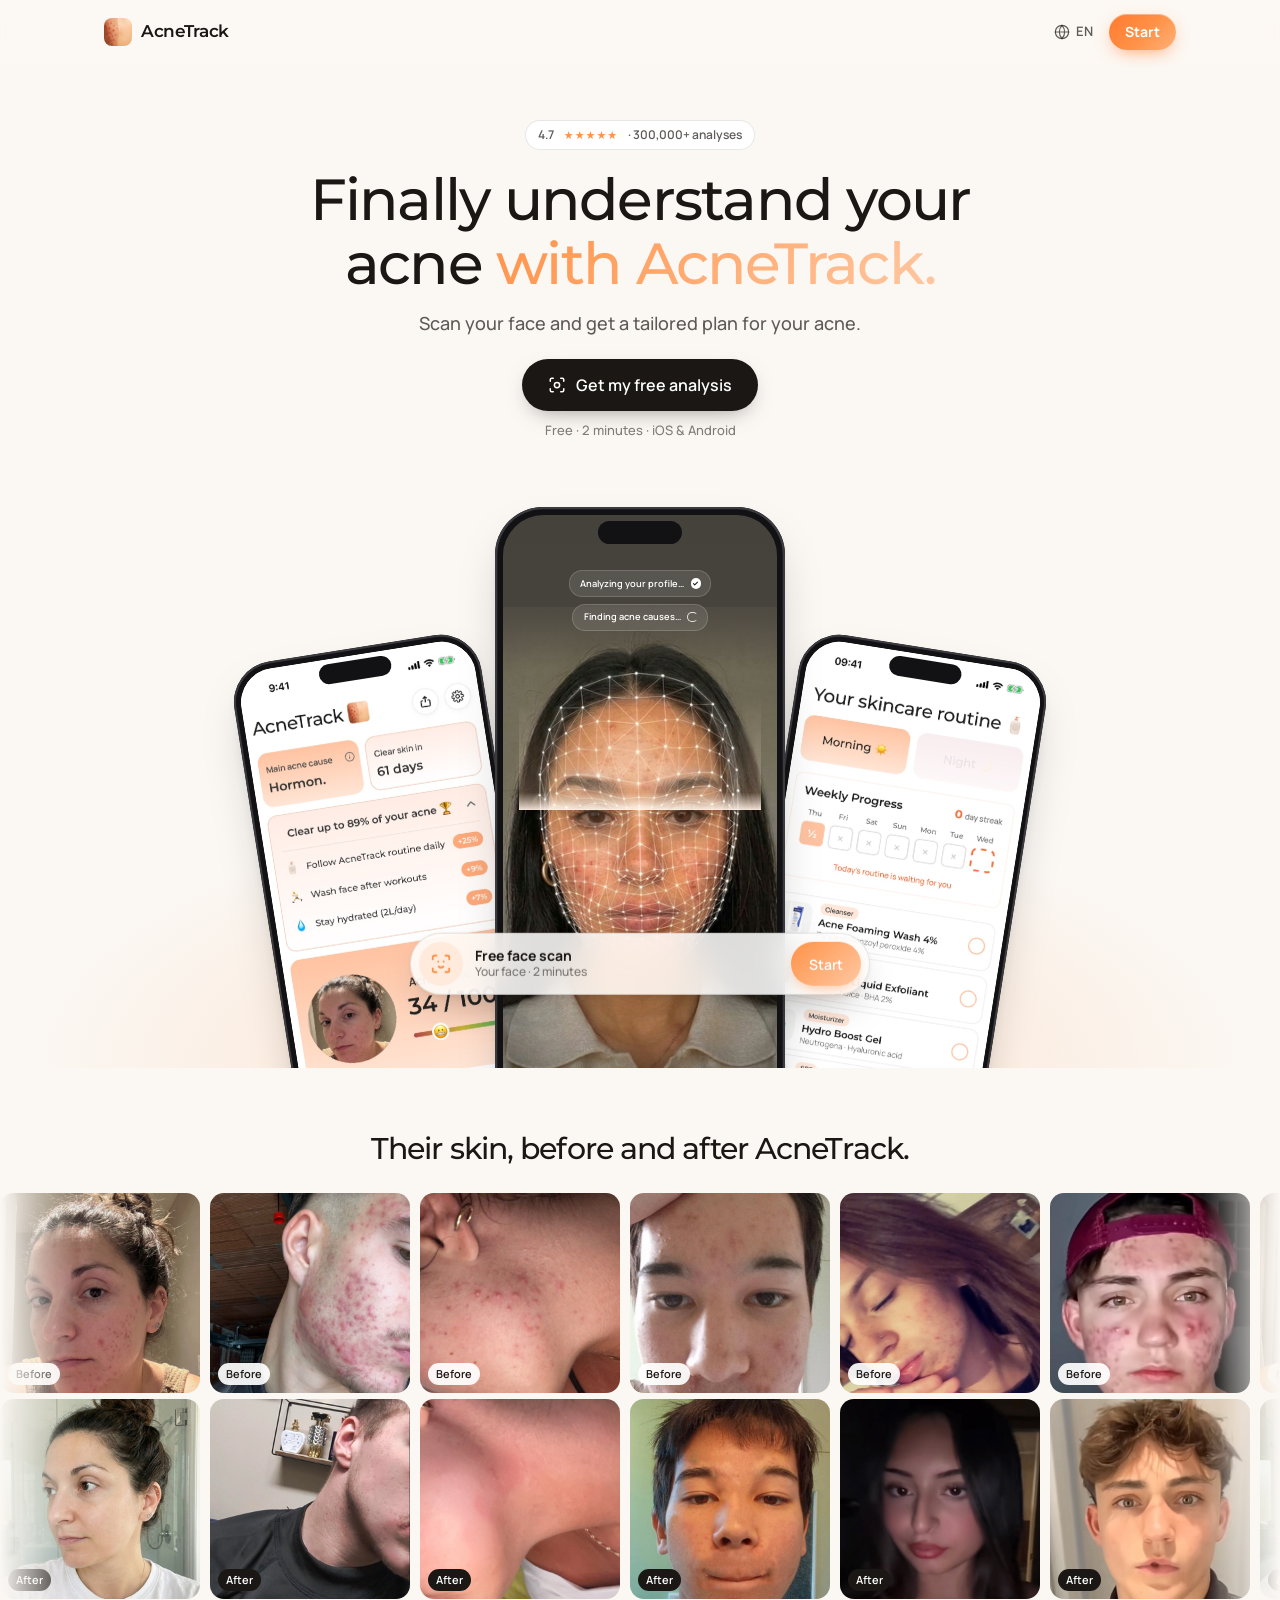
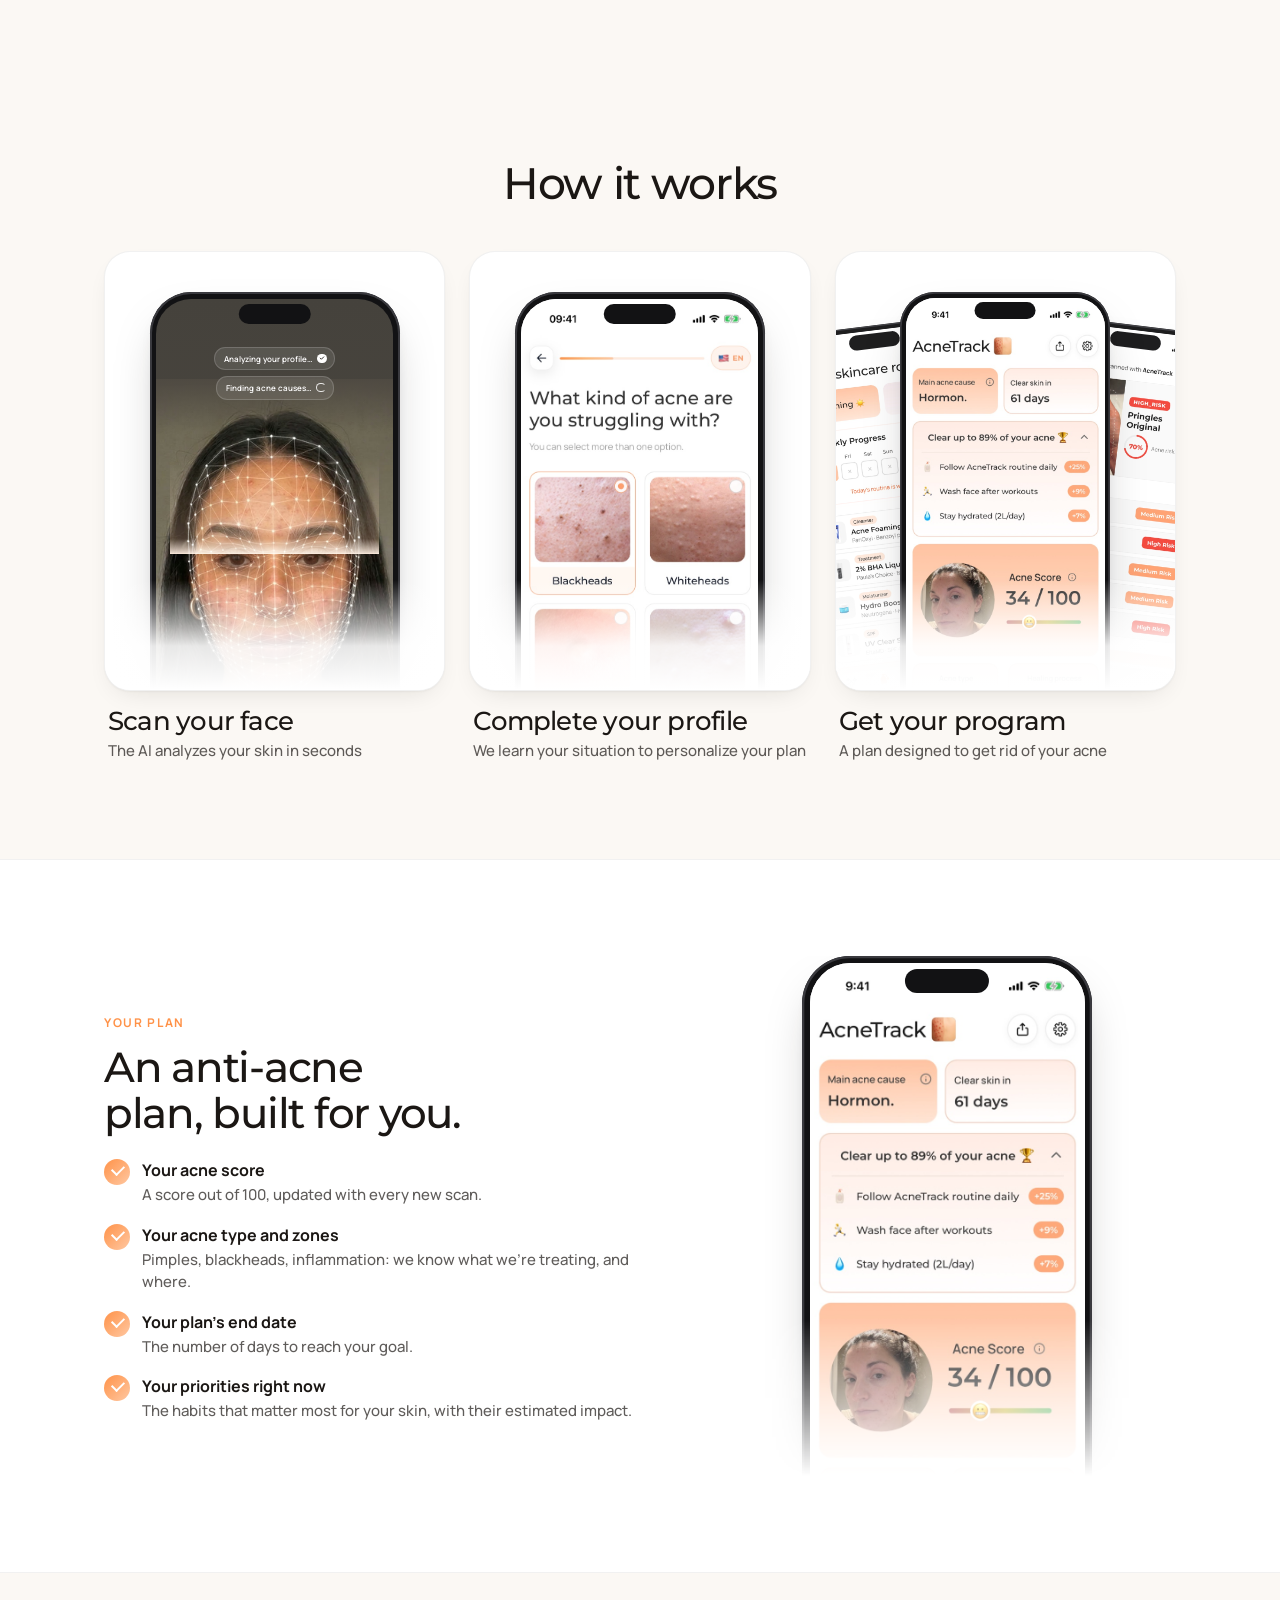
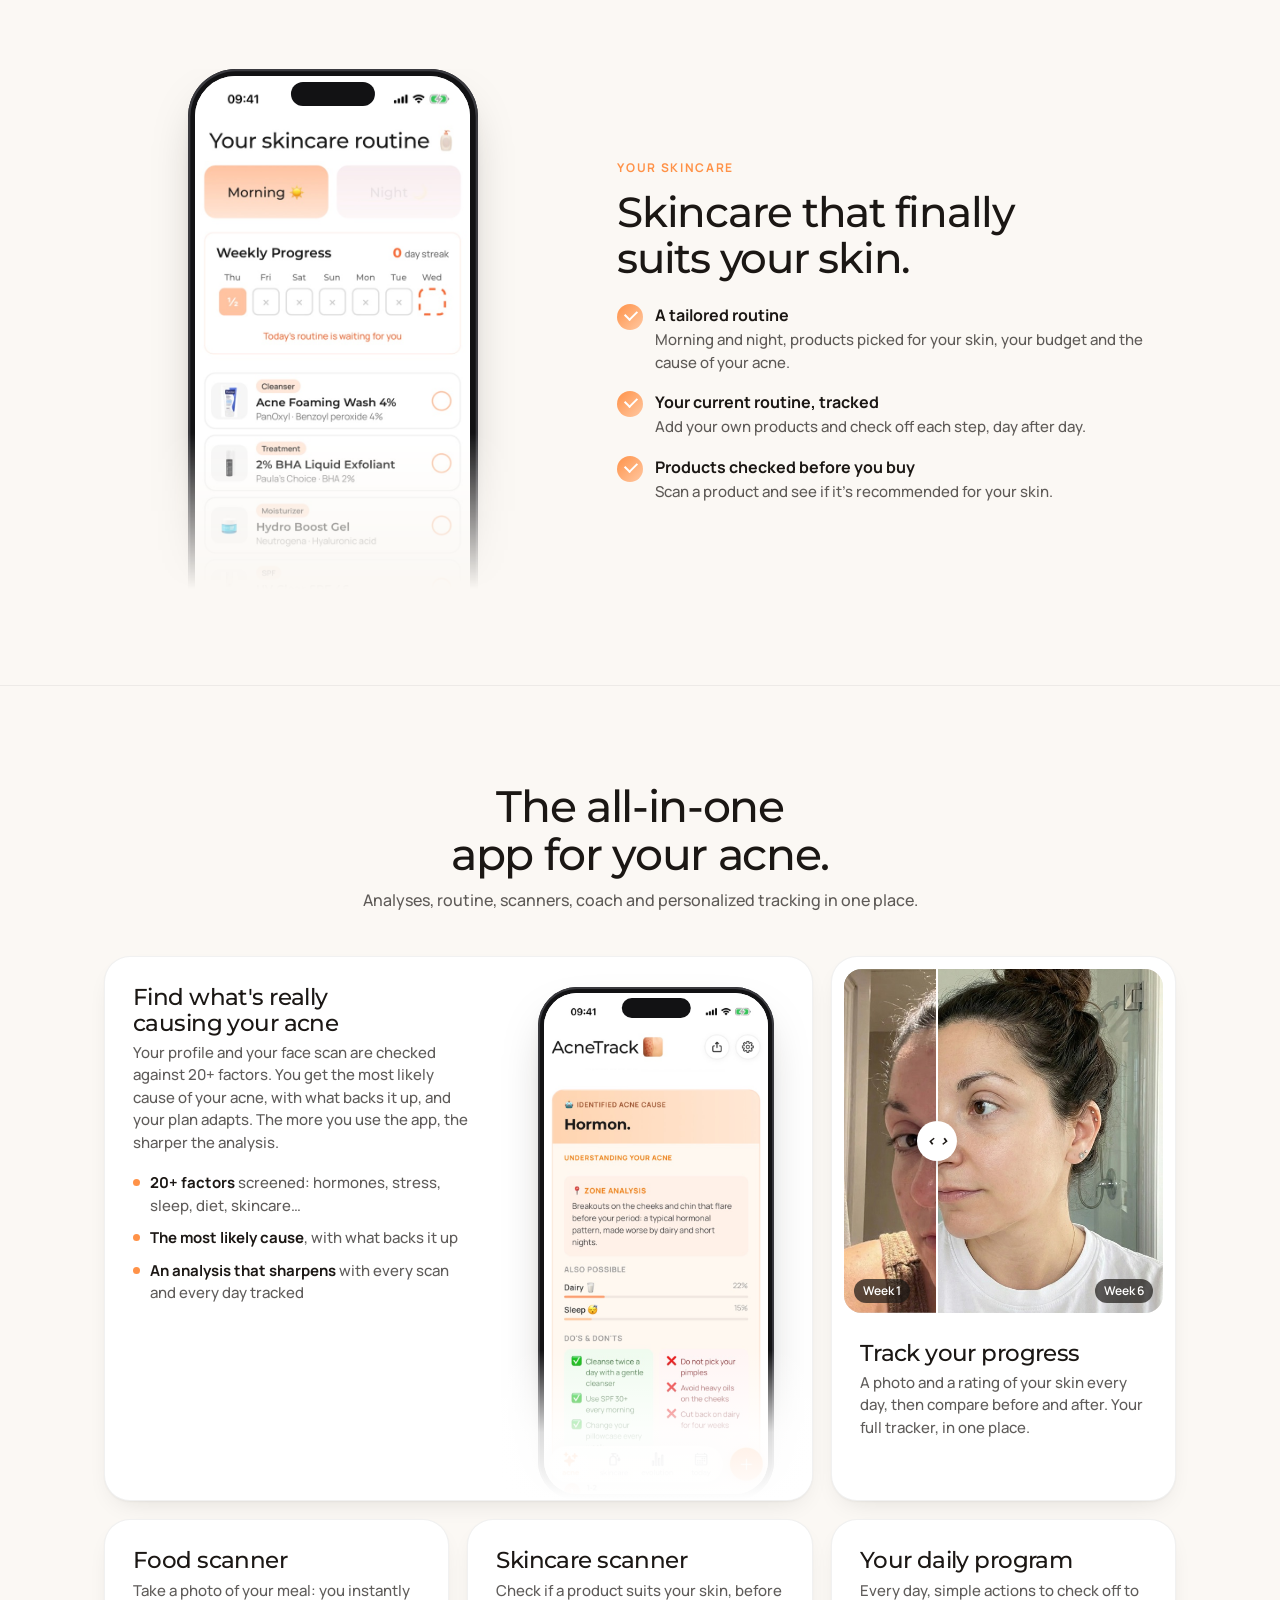
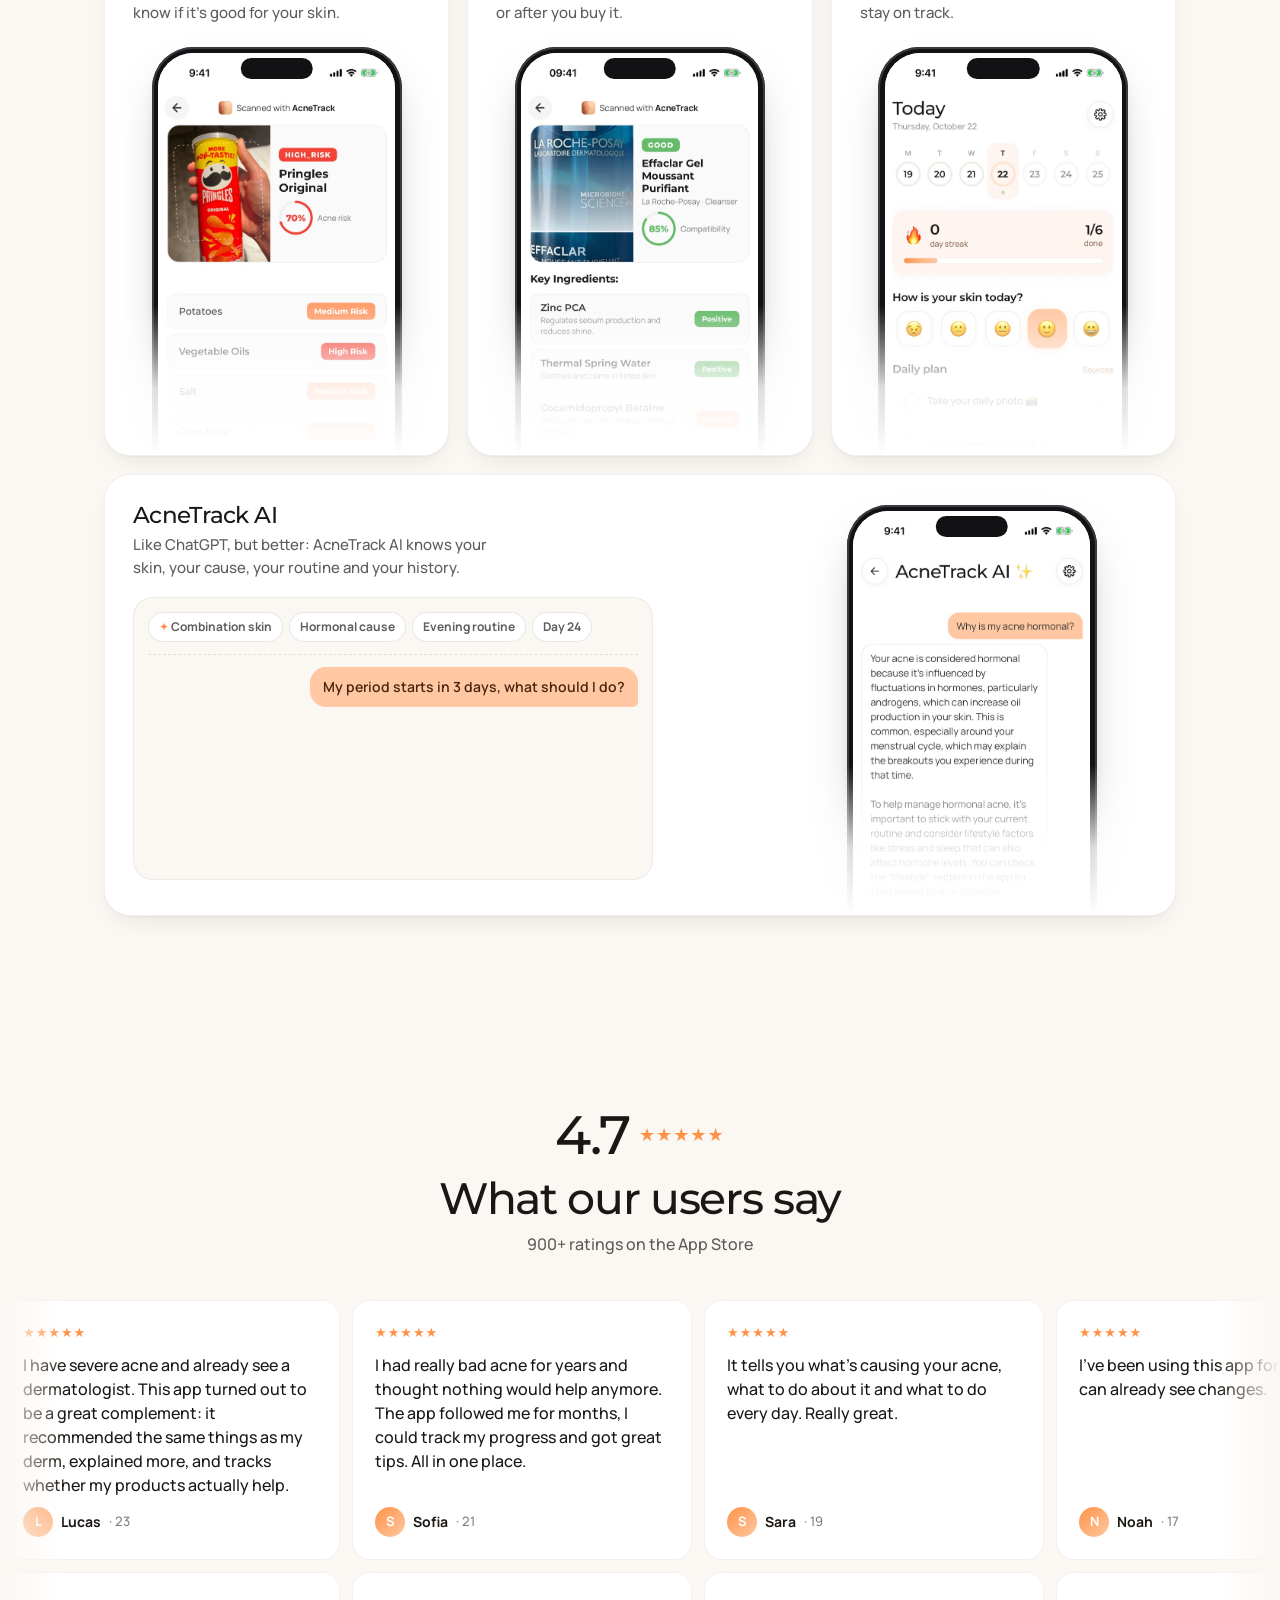
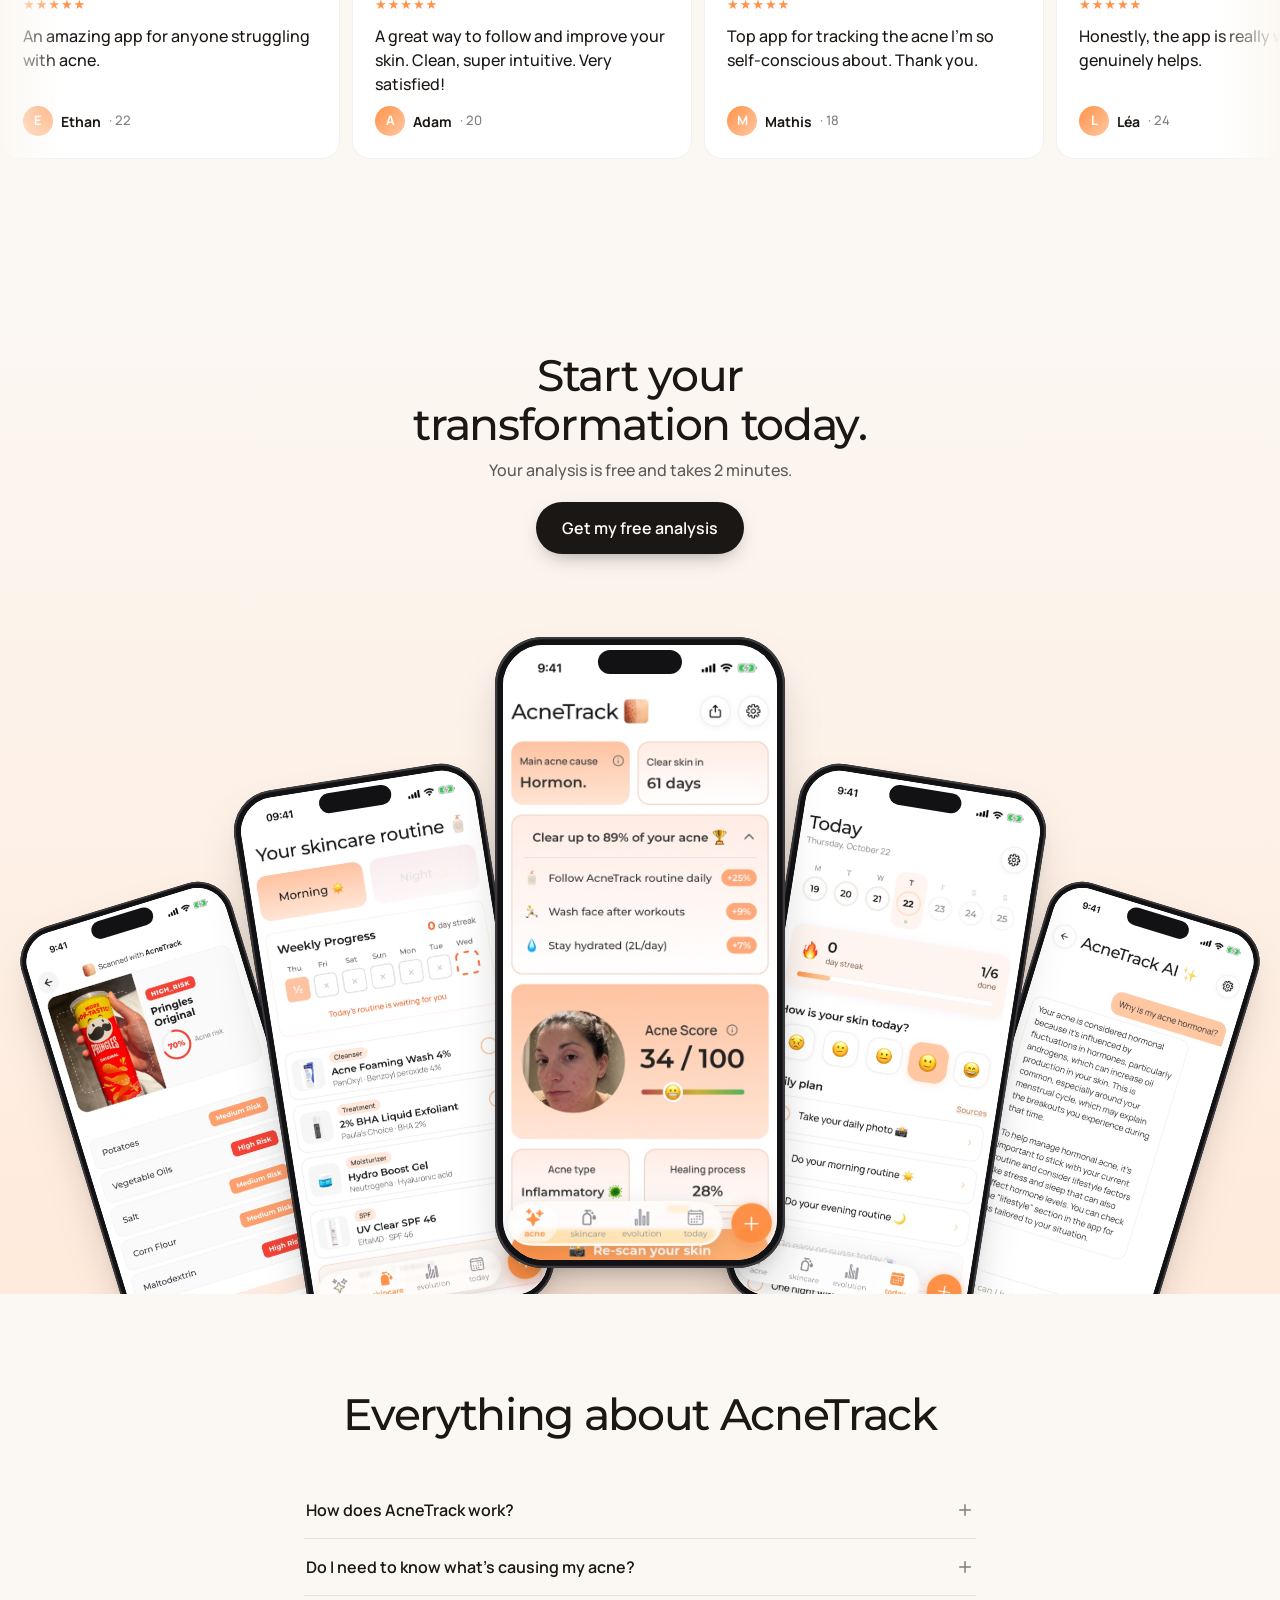
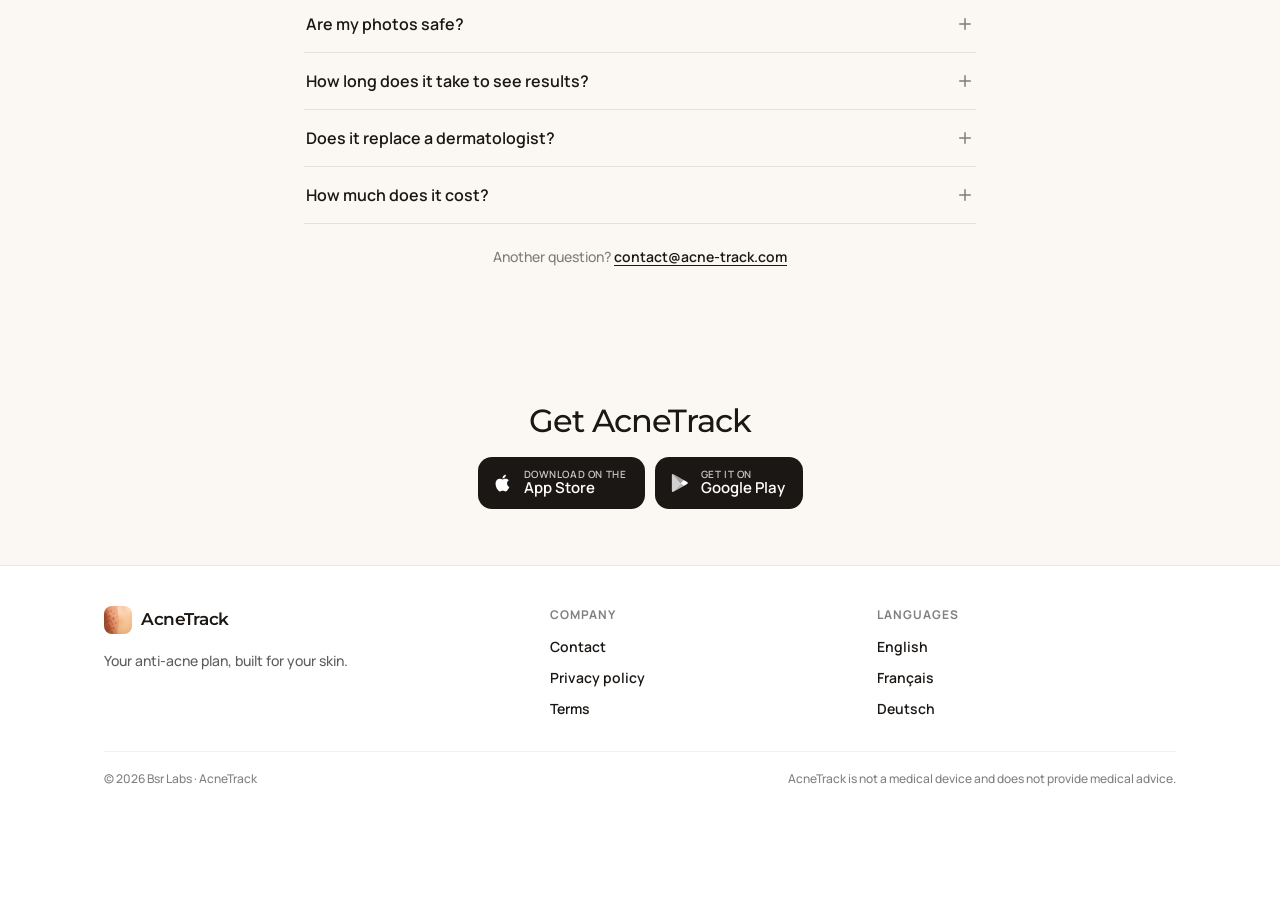
==== commit 0b8ead85: "Minimal share image: app icon and wordmark Co-Authored-By: Claude Opus 5.5 <noreply@anthropic.com>" ====
--- a/index.html
+++ b/index.html
@@ -21,15 +21,15 @@
   <meta property="og:description" content="Scan your face, answer a few questions, get a plan built for your skin. Free on iOS &amp; Android.">
   <meta property="og:site_name" content="AcneTrack">
   <meta property="og:locale" content="en_US">
-  <meta property="og:image" content="https://acne-track.com/assets/og-image.jpg">
+  <meta property="og:image" content="https://acne-track.com/assets/og-image.jpg?v=2">
   <meta property="og:image:type" content="image/jpeg">
   <meta property="og:image:width" content="1200">
   <meta property="og:image:height" content="630">
-  <meta property="og:image:alt" content="AcneTrack app dashboard showing an acne score, main acne cause and healing progress">
+  <meta property="og:image:alt" content="AcneTrack logo">
   <meta name="twitter:card" content="summary_large_image">
   <meta name="twitter:title" content="AcneTrack — Your anti-acne plan, built from a face scan">
   <meta name="twitter:description" content="Scan your face, answer a few questions, get a plan built for your skin.">
-  <meta name="twitter:image" content="https://acne-track.com/assets/og-image.jpg">
+  <meta name="twitter:image" content="https://acne-track.com/assets/og-image.jpg?v=2">
   <meta name="apple-itunes-app" content="app-id=6743371480">
   <link rel="icon" type="image/png" sizes="32x32" href="assets/favicon-32.png">
   <link rel="icon" type="image/png" sizes="512x512" href="assets/favicon-512.png">
@@ -42,11 +42,11 @@
       { "@type": "Organization", "@id": "https://acne-track.com/#organization", "name": "Bsr Labs", "url": "https://acne-track.com/", "email": "contact@acne-track.com",
         "logo": { "@type": "ImageObject", "url": "https://acne-track.com/assets/Logo_Acnetrack.png", "width": 512, "height": 512 } },
       { "@type": "WebSite", "@id": "https://acne-track.com/#website", "url": "https://acne-track.com/", "name": "AcneTrack", "description": "AI acne tracker and skin analysis app.", "inLanguage": "en", "publisher": { "@id": "https://acne-track.com/#organization" } },
-      { "@type": "WebPage", "@id": "https://acne-track.com/#webpage", "url": "https://acne-track.com/", "name": "AcneTrack — Your anti-acne plan, built from a face scan", "isPartOf": { "@id": "https://acne-track.com/#website" }, "about": { "@id": "https://acne-track.com/#app" }, "primaryImageOfPage": "https://acne-track.com/assets/og-image.jpg", "inLanguage": "en" },
+      { "@type": "WebPage", "@id": "https://acne-track.com/#webpage", "url": "https://acne-track.com/", "name": "AcneTrack — Your anti-acne plan, built from a face scan", "isPartOf": { "@id": "https://acne-track.com/#website" }, "about": { "@id": "https://acne-track.com/#app" }, "primaryImageOfPage": "https://acne-track.com/assets/og-image.jpg?v=2", "inLanguage": "en" },
       { "@type": "MobileApplication", "@id": "https://acne-track.com/#app", "name": "AcneTrack", "alternateName": "Acnetrack",
         "description": "AI acne app. Scan your face, answer a few questions and get a personalized anti-acne plan: the likely cause of your acne, a skincare routine built for your profile, and tools to follow it (food scanner, product scanner, AI coach, daily tracking and progress photos).",
         "url": "https://acne-track.com/", "operatingSystem": "iOS 15.1+, Android 8.0+", "applicationCategory": "HealthApplication", "applicationSubCategory": "Skin care",
-        "image": "https://acne-track.com/assets/og-image.jpg",
+        "image": "https://acne-track.com/assets/og-image.jpg?v=2",
         "screenshot": ["https://acne-track.com/assets/app/en/dashboard.jpg", "https://acne-track.com/assets/app/en/routine.jpg", "https://acne-track.com/assets/app/en/evolution.jpg", "https://acne-track.com/assets/app/en/food-scan.jpg"],
         "featureList": ["AI face scan", "Personalized anti-acne plan", "Main acne cause out of 20+ factors", "Personalized morning and evening skincare routine", "Food scanner", "Skincare product scanner", "24/7 AI skin coach", "Daily skin tracking and progress photos"],
         "installUrl": ["https://apps.apple.com/us/app/acnetrack-your-acne-journey/id6743371480", "https://play.google.com/store/apps/details?id=com.acnetrack.app"],
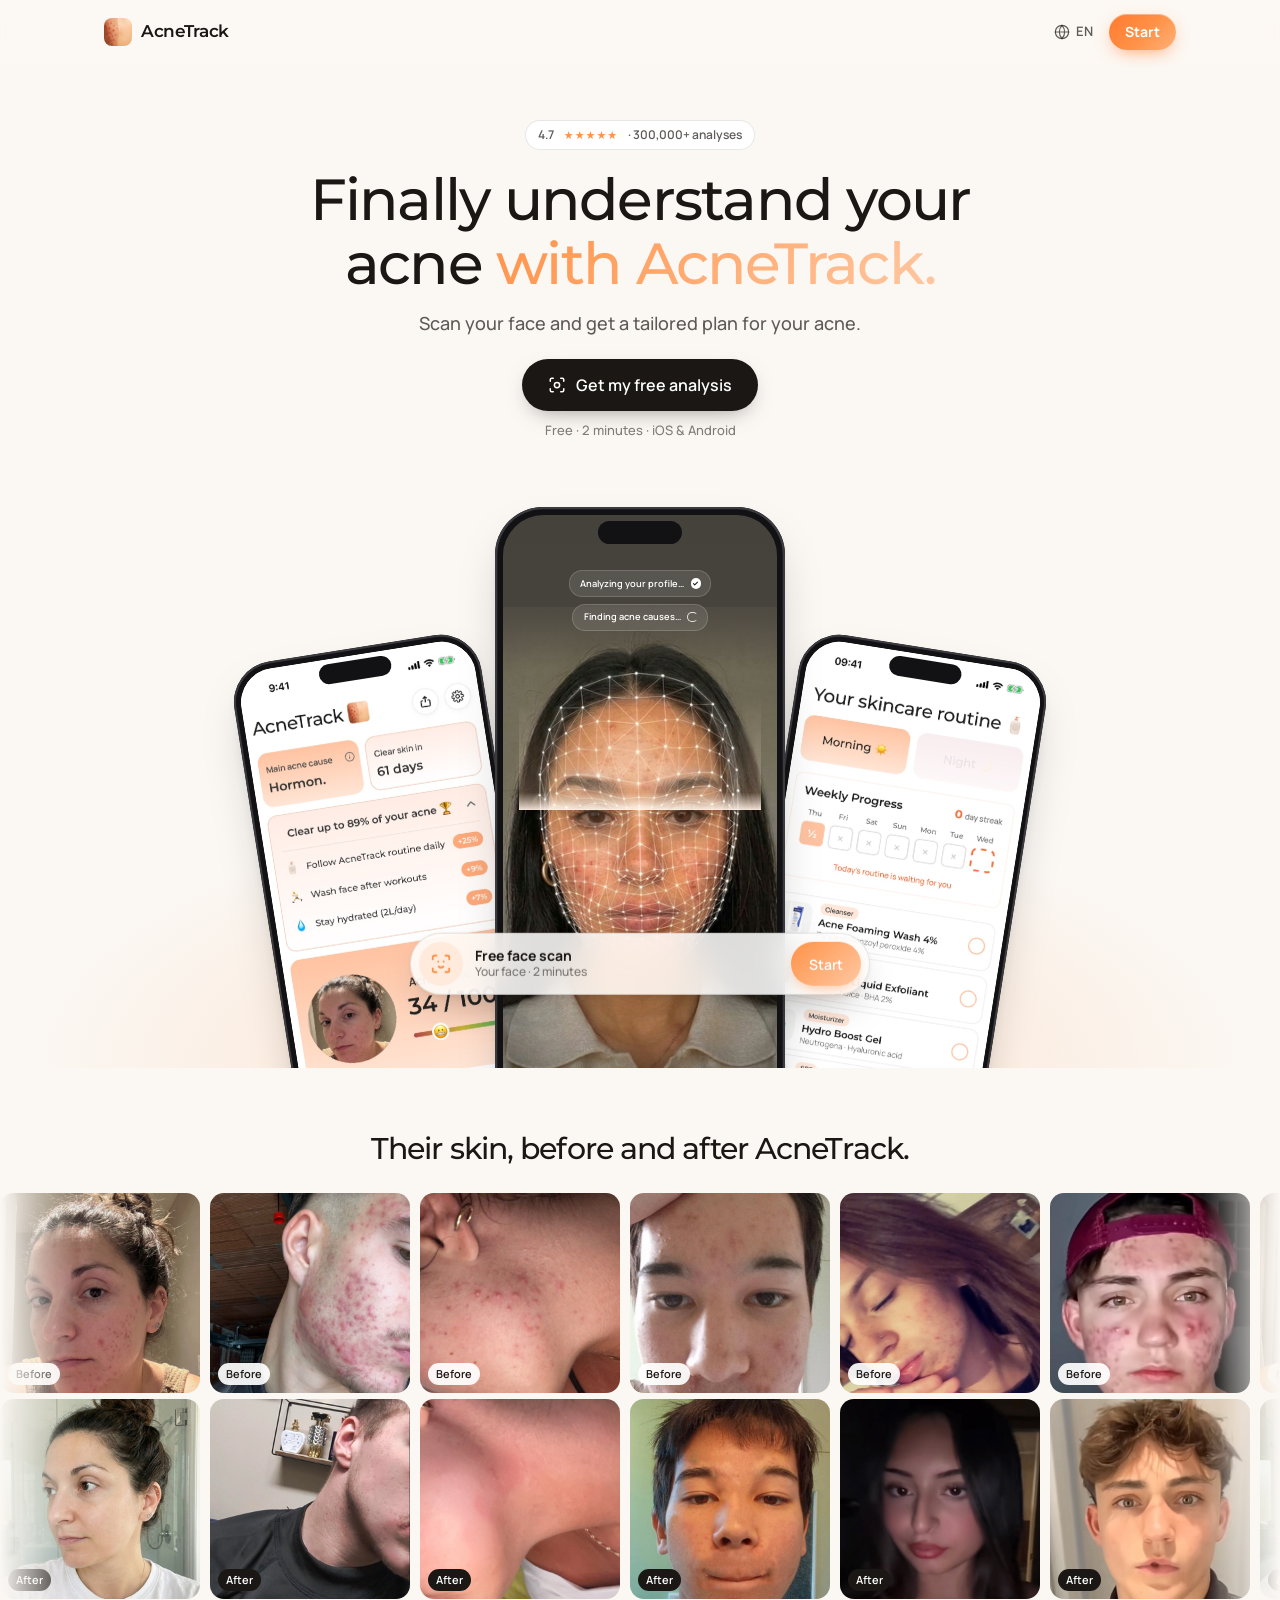
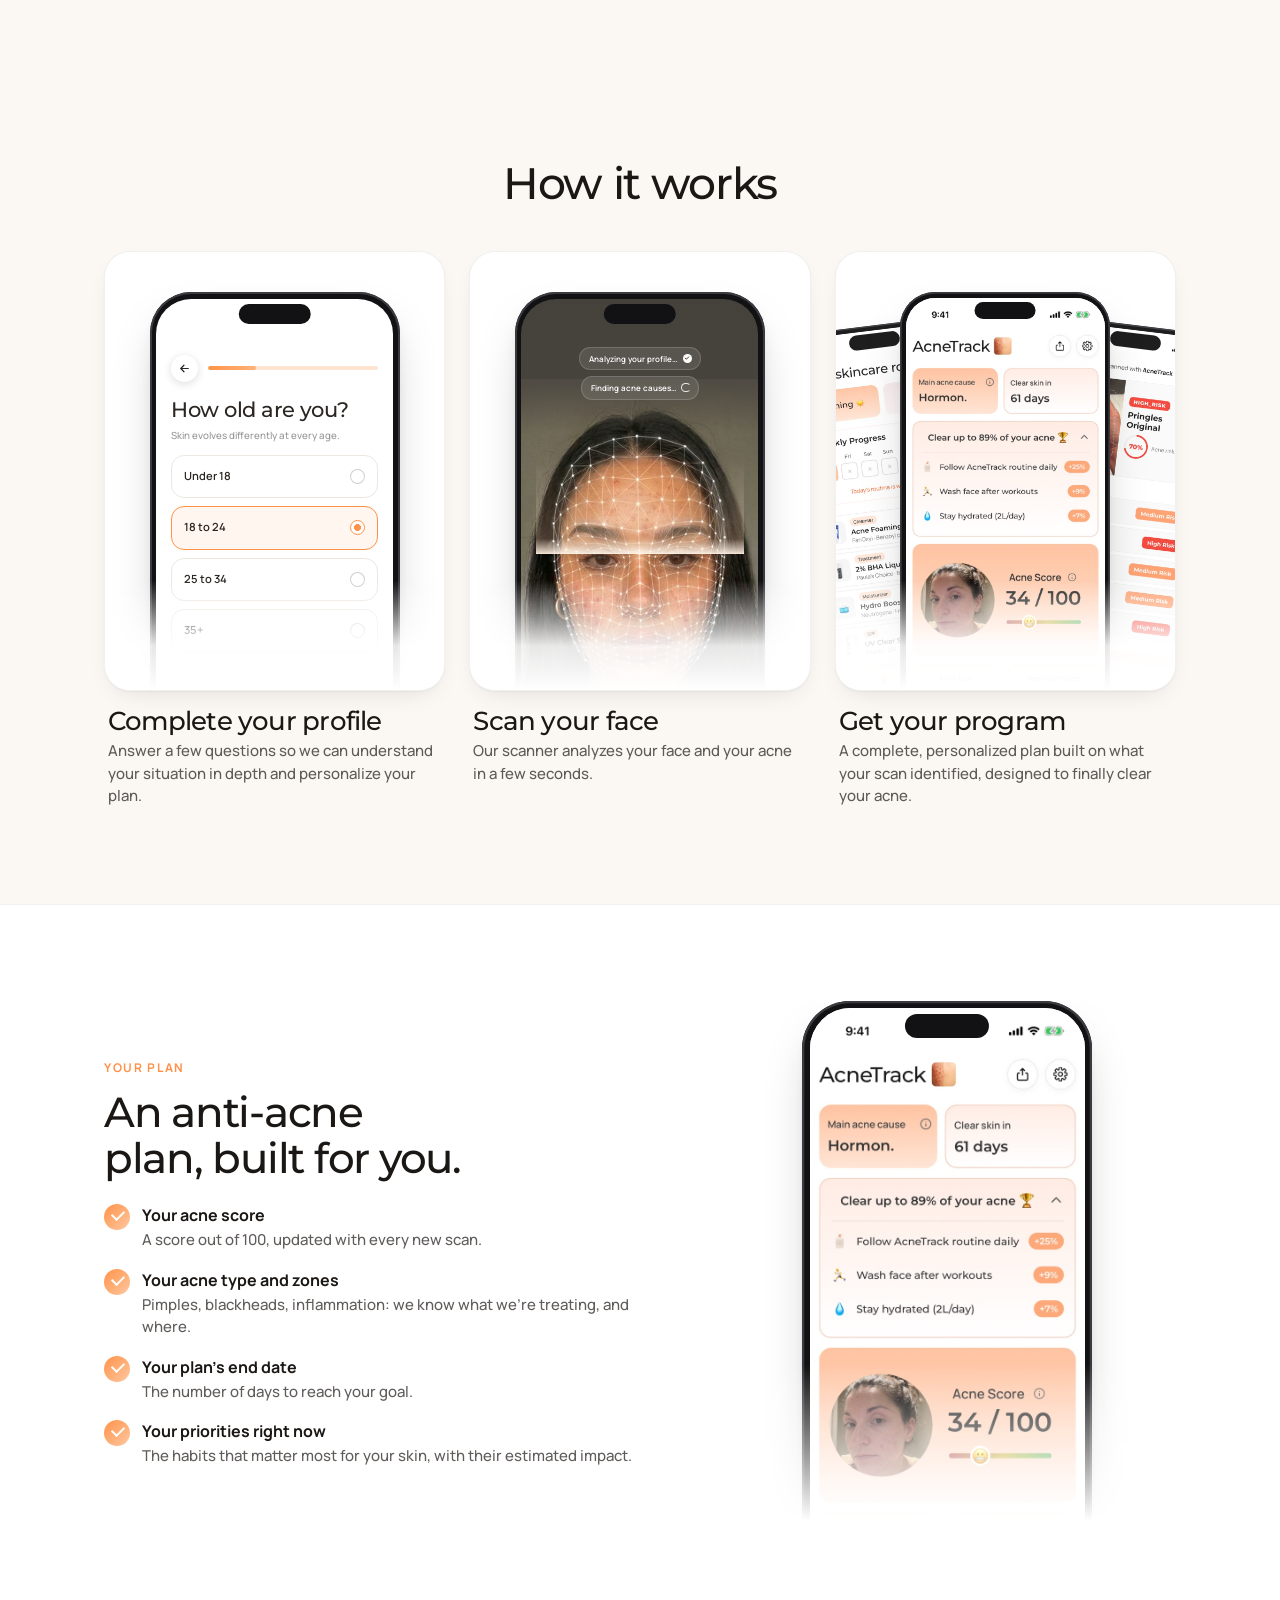
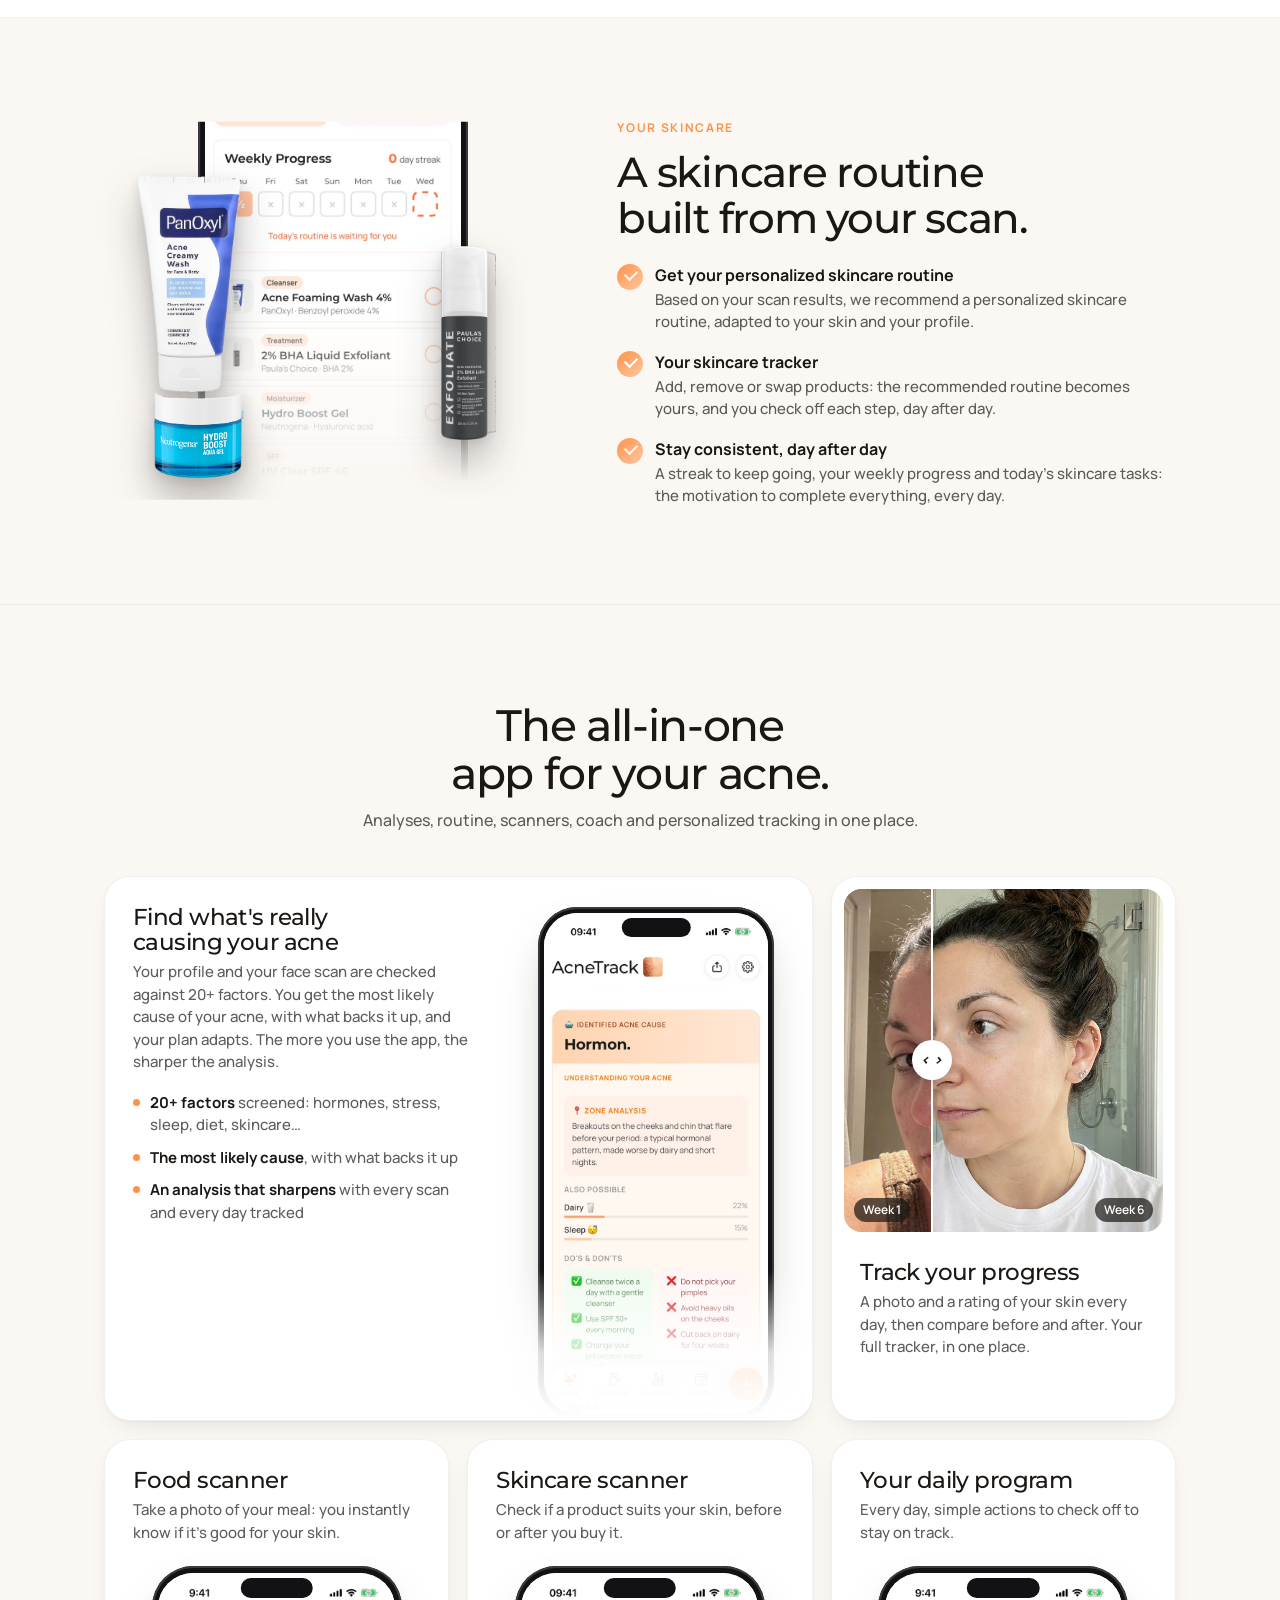
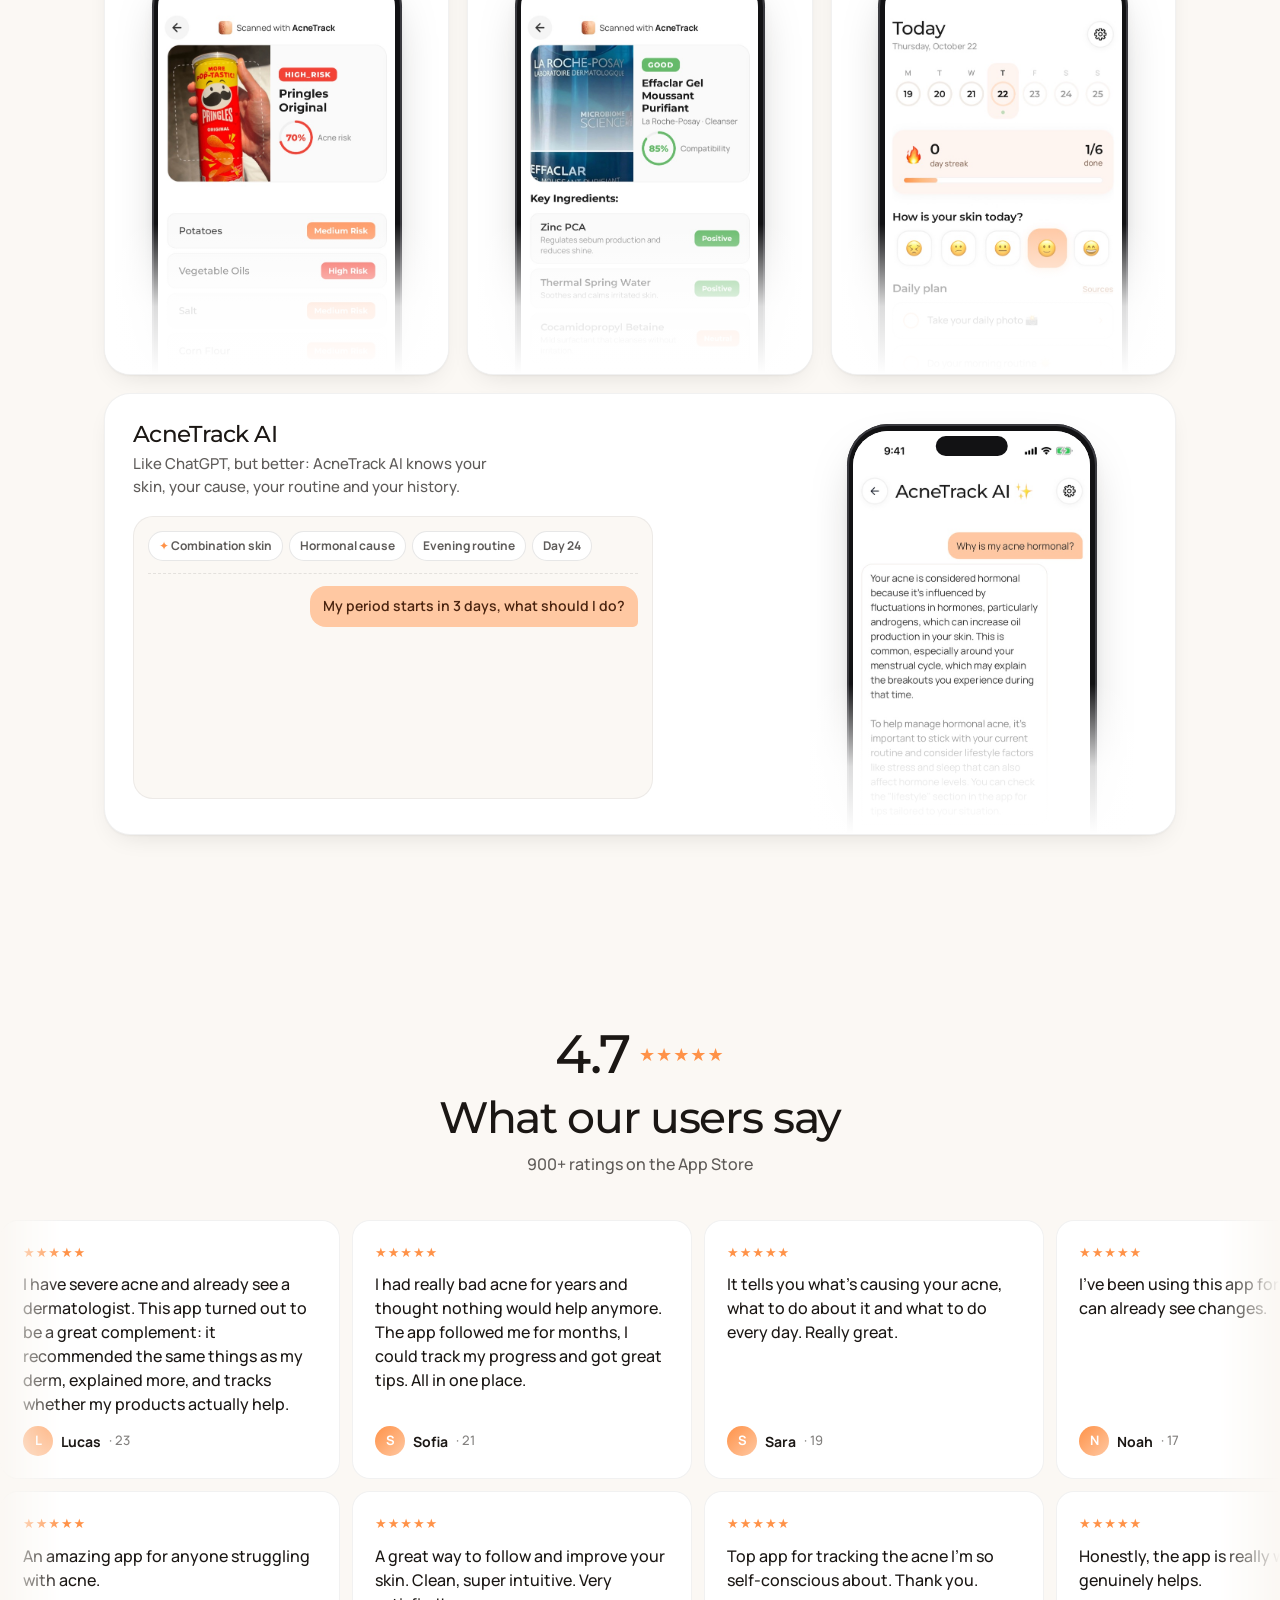
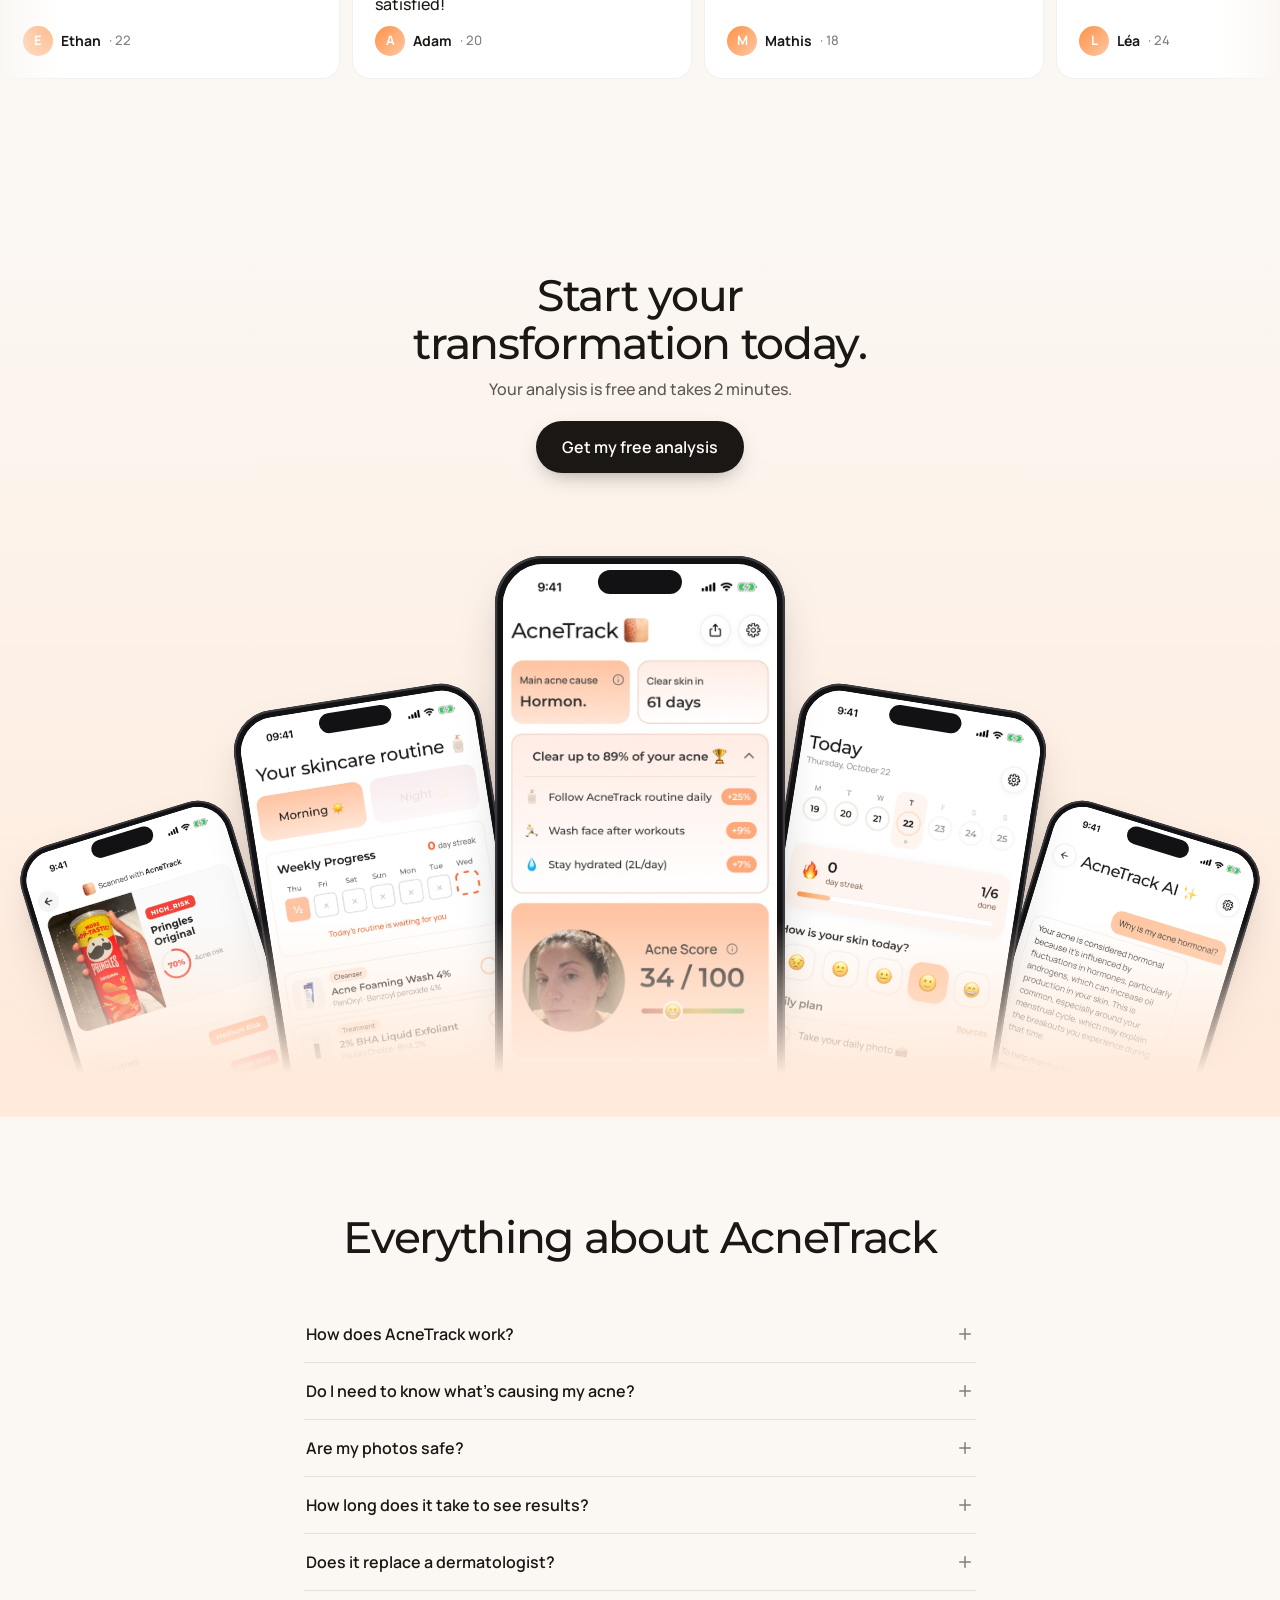
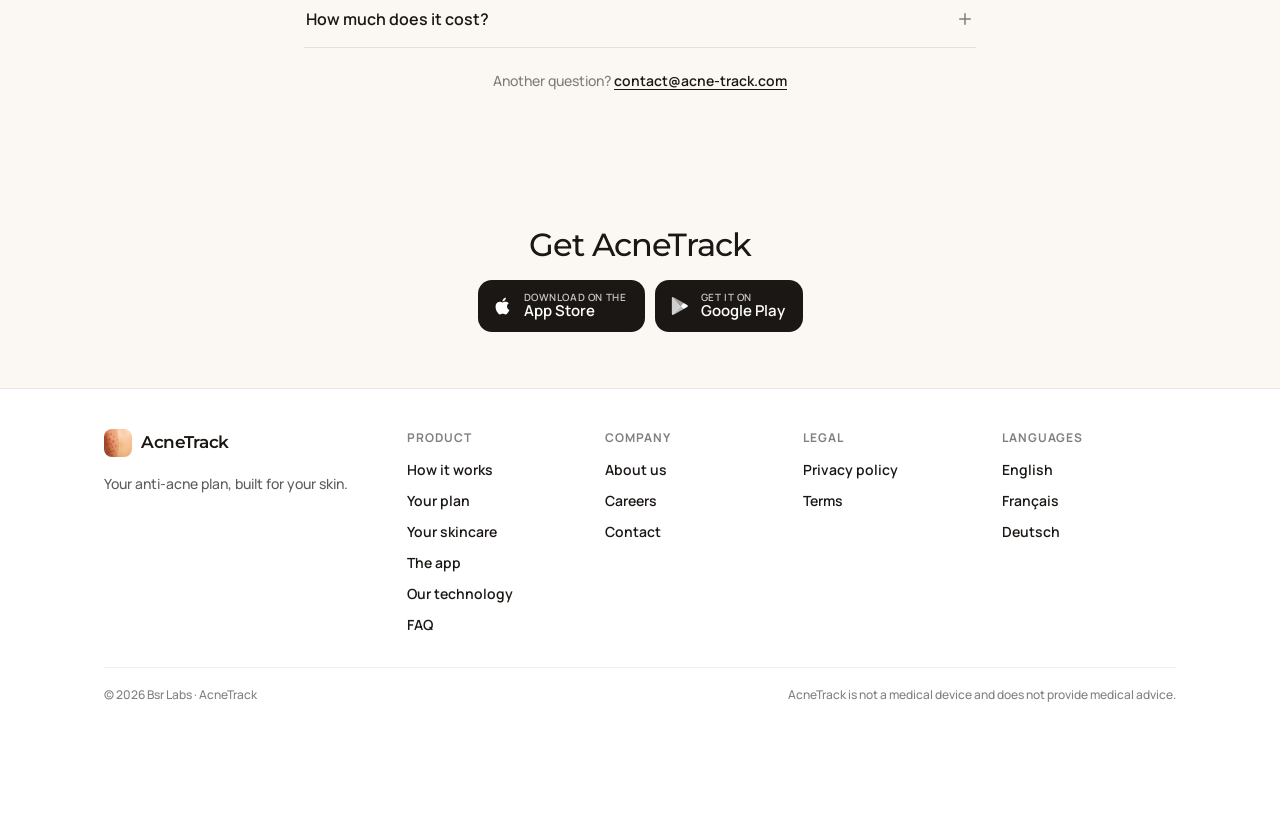
==== commit 688cc5dc: "Animated profile quiz, skincare pop-out products, new pages and one shared look - How it works: prof" ====
--- a/index.html
+++ b/index.html
@@ -74,7 +74,7 @@
   <link rel="preconnect" href="https://fonts.gstatic.com" crossorigin>
   <link rel="stylesheet" href="https://fonts.googleapis.com/css2?family=Montserrat:wght@400;500;600&family=Manrope:wght@400;500;600;700&display=swap">
   <link rel="preload" as="image" href="assets/app/facescan.jpg" fetchpriority="high">
-  <link rel="stylesheet" href="site.css?v=20">
+  <link rel="stylesheet" href="site.css?v=27">
 </head>
 <body>
 
@@ -172,6 +172,50 @@
     <h2 class="sec-title rv" data-i18n="how.h2">How it works</h2>
     <div class="cards cards-3">
       <article class="card rv">
+        <div class="card-media">
+          <div class="phone">
+            <div class="scr quiz" id="quiz" aria-hidden="true">
+              <div class="qz-top"><i class="qz-back"><svg viewBox="0 0 24 24" fill="none" stroke="currentColor" stroke-width="2.2" stroke-linecap="round" stroke-linejoin="round"><path d="M19 12H5M11 6l-6 6 6 6"/></svg></i><span class="qz-bar"><b></b></span></div>
+              <div class="qz-slides">
+                <section class="qz-slide" data-pick="1">
+                  <h4 data-i18n="qz.q1.h">How old are you?</h4>
+                  <p data-i18n="qz.q1.p">Skin evolves differently at every age.</p>
+                  <div class="qz-list">
+                    <div class="qz-opt"><b data-i18n="qz.a1">Under 18</b><i></i></div>
+                    <div class="qz-opt"><b data-i18n="qz.a2">18 to 24</b><i></i></div>
+                    <div class="qz-opt"><b data-i18n="qz.a3">25 to 34</b><i></i></div>
+                    <div class="qz-opt"><b data-i18n="qz.a4">35+</b><i></i></div>
+                  </div>
+                </section>
+                <section class="qz-slide" data-pick="1">
+                  <h4 data-i18n="qz.q2.h">How many hours do you sleep per night?</h4>
+                  <p data-i18n="qz.q2.p">Your sleep directly affects how your skin heals.</p>
+                  <div class="qz-list">
+                    <div class="qz-opt"><span class="qz-em">🥱</span><b data-i18n="qz.s1">5-6h</b><i></i></div>
+                    <div class="qz-opt"><span class="qz-em">😴</span><b data-i18n="qz.s2">6-7h</b><i></i></div>
+                    <div class="qz-opt"><span class="qz-em">😌</span><b data-i18n="qz.s3">7-8h</b><i></i></div>
+                    <div class="qz-opt"><span class="qz-em">🙂</span><b data-i18n="qz.s4">8-9h</b><i></i></div>
+                  </div>
+                </section>
+                <section class="qz-slide" data-pick="1">
+                  <h4 data-i18n="qz.q3.h">Do you often feel stressed?</h4>
+                  <p data-i18n="qz.q3.p">Stress can trigger inflammation and breakouts.</p>
+                  <div class="qz-list">
+                    <div class="qz-opt"><b data-i18n="qz.t1">Yes, every day</b><i></i></div>
+                    <div class="qz-opt"><b data-i18n="qz.t2">Often</b><i></i></div>
+                    <div class="qz-opt"><b data-i18n="qz.t3">Rarely</b><i></i></div>
+                    <div class="qz-opt"><b data-i18n="qz.t4">Never</b><i></i></div>
+                  </div>
+                </section>
+              </div>
+              <div class="qz-btn" data-i18n="qz.continue">Continue</div>
+            </div>
+          </div>
+        </div>
+        <h3 data-i18n="how.s1.h">Complete your profile</h3>
+        <p data-i18n="how.s1.p">Answer a few questions so we can understand your situation in depth and personalize your plan.</p>
+      </article>
+      <article class="card rv d1">
         <div class="card-media">
           <div class="phone">
             <div class="scr facescan">
@@ -185,13 +229,8 @@
             </div>
           </div>
         </div>
-        <h3 data-i18n="how.s1.h">Scan your face</h3>
-        <p data-i18n="how.s1.p">The AI analyzes your skin in seconds</p>
-      </article>
-      <article class="card rv d1">
-        <div class="card-media"><div class="phone"><img data-shot="quiz" src="assets/app/en/quiz.jpg" alt="AcneTrack questionnaire: what kind of acne are you struggling with" loading="lazy"></div></div>
-        <h3 data-i18n="how.s2.h">Complete your profile</h3>
-        <p data-i18n="how.s2.p">We learn your situation to personalize your plan</p>
+        <h3 data-i18n="how.s2.h">Scan your face</h3>
+        <p data-i18n="how.s2.p">Our scanner analyzes your face and your acne in a few seconds.</p>
       </article>
       <article class="card rv d2">
         <div class="card-media multi">
@@ -200,7 +239,7 @@
           <div class="phone m-c"><img data-shot="dashboard" src="assets/app/en/dashboard.jpg" alt="AcneTrack plan: main cause, goal date and acne score" loading="lazy"></div>
         </div>
         <h3 data-i18n="how.s3.h">Get your program</h3>
-        <p data-i18n="how.s3.p">A plan designed to get rid of your acne</p>
+        <p data-i18n="how.s3.p">A complete, personalized plan built on what your scan identified, designed to finally clear your acne.</p>
       </article>
     </div>
   </div>
@@ -226,14 +265,19 @@
 <!-- ─── Ta skincare ─── -->
 <section class="sec plan skin" id="skincare">
   <div class="wrap plan-grid">
-    <div class="plan-shot rv"><div class="phone"><img data-shot="routine" src="assets/app/en/routine.jpg" alt="AcneTrack personalized routine with products to check off" loading="lazy"></div></div>
+    <div class="skin-shot rv" aria-hidden="true">
+      <div class="phone"><img data-shot="routine" src="assets/app/en/routine.jpg" alt="" loading="lazy"></div>
+      <div class="pop pop-1"><img src="assets/products/cleanser-cut.png" alt="" loading="lazy"></div>
+      <div class="pop pop-2"><img src="assets/products/bha-cut.png" alt="" loading="lazy"></div>
+      <div class="pop pop-3"><img src="assets/products/moisturizer-cut.png" alt="" loading="lazy"></div>
+    </div>
     <div class="plan-text rv d1">
       <span class="eyebrow" data-i18n="skin.eyebrow">Your skincare</span>
-      <h2 data-i18n="skin.h2">Skincare that finally suits your skin.</h2>
+      <h2 data-i18n="skin.h2">A skincare routine built from your scan.</h2>
       <ul class="checks">
-        <li><b data-i18n="skin.l1.h">A tailored routine</b><span data-i18n="skin.l1.p">Morning and night, products picked for your skin, your budget and the cause of your acne.</span></li>
-        <li><b data-i18n="skin.l2.h">Your current routine, tracked</b><span data-i18n="skin.l2.p">Add your own products and check off each step, day after day.</span></li>
-        <li><b data-i18n="skin.l3.h">Products checked before you buy</b><span data-i18n="skin.l3.p">Scan a product and see if it's recommended for your skin.</span></li>
+        <li><b data-i18n="skin.l1.h">Get your personalized skincare routine</b><span data-i18n="skin.l1.p">Based on your scan results, we recommend a personalized skincare routine, adapted to your skin and your profile.</span></li>
+        <li><b data-i18n="skin.l2.h">Your skincare tracker</b><span data-i18n="skin.l2.p">Add, remove or swap products: the recommended routine becomes yours, and you check off each step, day after day.</span></li>
+        <li><b data-i18n="skin.l3.h">Stay consistent, day after day</b><span data-i18n="skin.l3.p">A streak to keep going, your weekly progress and today's skincare tasks: the motivation to complete everything, every day.</span></li>
       </ul>
     </div>
   </div>
@@ -400,11 +444,13 @@
 <footer>
   <div class="wrap">
     <div class="foot">
-      <div>
+      <div class="foot-brand">
         <a href="/" class="brand"><img src="assets/Logo_Acnetrack.webp" alt="" width="28" height="28">AcneTrack</a>
         <p class="about" data-i18n="foot.about">Your anti-acne plan, built for your skin.</p>
       </div>
-      <div><h5 data-i18n="foot.company">Company</h5><ul><li><a href="mailto:contact@acne-track.com" data-i18n="foot.contact">Contact</a></li><li><a href="privacy.html" data-i18n="foot.privacy">Privacy policy</a></li><li><a href="terms.html" data-i18n="foot.terms">Terms</a></li></ul></div>
+      <div><h5 data-i18n="foot.product">Product</h5><ul><li><a href="/#how" data-i18n="nav.how">How it works</a></li><li><a href="/#plan" data-i18n="plan.eyebrow">Your plan</a></li><li><a href="/#skincare" data-i18n="skin.eyebrow">Your skincare</a></li><li><a href="/#tools" data-i18n="nav.tools">The app</a></li><li><a href="technology.html" data-i18n="foot.techpage">Our technology</a></li><li><a href="/#faq" data-i18n="nav.faq">FAQ</a></li></ul></div>
+      <div><h5 data-i18n="foot.company">Company</h5><ul><li><a href="about.html" data-i18n="foot.aboutpage">About us</a></li><li><a href="careers.html" data-i18n="foot.careers">Careers</a></li><li><a href="mailto:contact@acne-track.com" data-i18n="foot.contact">Contact</a></li></ul></div>
+      <div><h5 data-i18n="foot.legal">Legal</h5><ul><li><a href="privacy.html" data-i18n="foot.privacy">Privacy policy</a></li><li><a href="terms.html" data-i18n="foot.terms">Terms</a></li></ul></div>
       <div><h5 data-i18n="foot.languages">Languages</h5><ul><li><button type="button" data-lang="en">English</button></li><li><button type="button" data-lang="fr">Français</button></li><li><button type="button" data-lang="de">Deutsch</button></li></ul></div>
     </div>
     <div class="foot-bottom">
@@ -423,7 +469,7 @@
   </a>
 </div>
 
-<script src="i18n.js?v=20"></script>
-<script src="site.js?v=19" defer></script>
+<script src="i18n.js?v=24"></script>
+<script src="site.js?v=23" defer></script>
 </body>
 </html>
--- a/site.css
+++ b/site.css
@@ -443,7 +443,7 @@
 
 /* ── Section skincare : même gabarit que « Ton plan », image à gauche sur ordinateur ── */
 .skin { background: var(--bg); border-top: 0; }
-@media (max-width: 719px) { .skin .plan-shot { order: 2; } }
+
 @media (min-width: 720px) { .skin .plan-grid { grid-template-columns: .9fr 1.1fr; } }
 
 /* ── Carte certifications ── */
@@ -479,3 +479,153 @@
 .pill .stars { margin: 0 2px; }
 
 .nw { white-space: nowrap; }
+
+/* ── Questionnaire animé (étape « Complète ton profil ») ──
+   Écran recréé en HTML : trois questions qui se répondent toutes seules. Tout est en em, donc proportionnel au cadre iPhone. */
+.quiz { position: relative; background: #fff; color: #2b2622; }
+.qz-top { position: absolute; top: 5.6em; left: 1.5em; right: 1.5em; z-index: 2; display: flex; align-items: center; gap: 1em; }
+.qz-back { flex: none; width: 2.7em; height: 2.7em; border-radius: 50%; background: #fff; display: grid; place-items: center; box-shadow: 0 .2em .9em rgba(27, 23, 20, .14); }
+.qz-back svg { width: 1.3em; height: 1.3em; }
+.qz-bar { flex: 1; height: .4em; border-radius: 99px; background: #FFE3D0; overflow: hidden; }
+.qz-bar b { display: block; height: 100%; width: 28%; border-radius: inherit; background: linear-gradient(90deg, #FF9248, #FFB27A); transition: width .8s var(--ease); }
+.qz-slides { position: absolute; inset: 10em 0 0 0; overflow: hidden; }
+.qz-slide { position: absolute; inset: 0; padding: 0 1.5em; transition: transform .65s var(--ease), opacity .45s ease; }
+.qz-slide.after { transform: translateX(34%); opacity: 0; }
+.qz-slide.before { transform: translateX(-34%); opacity: 0; }
+.qz-slide.nt { transition: none; }
+.qz-slide h4 { margin: 0; font-family: var(--title); font-weight: 500; font-size: 2.05em; line-height: 1.12; letter-spacing: -.025em; text-wrap: balance; }
+.qz-slide p { margin: .7em 0 1.3em; font-size: .98em; line-height: 1.35; color: rgba(27, 23, 20, .45); font-weight: 500; }
+.qz-opt { position: relative; border: .1em solid #EDE7E1; border-radius: 1.3em; background: #fff; transition: border-color .3s, background .3s, transform .25s var(--ease); }
+.qz-opt.tap { transform: scale(.95); }
+.qz-opt.sel { border-color: #FF9248; background: #FFF6EF; }
+.qz-opt b { display: block; font-weight: 600; font-size: 1.12em; }
+.qz-photos { display: grid; grid-template-columns: 1fr 1fr; gap: .8em; }
+.qz-photos .qz-opt { padding: .6em .6em 0; text-align: center; overflow: hidden; }
+.qz-photos .qz-opt b { padding: .8em 0; }
+.qz-ph { position: relative; display: block; aspect-ratio: 1 / .86; border-radius: .9em; overflow: hidden; }
+.qz-ph img { width: 100%; height: 100%; object-fit: cover; }
+.qz-list { display: grid; gap: .8em; }
+.qz-list .qz-opt { display: flex; align-items: center; justify-content: space-between; padding: 0 1.2em; }
+.qz-list .qz-opt b { padding: 1.1em 0; }
+.qz-opt i { flex: none; width: 1.5em; height: 1.5em; border-radius: 50%; border: .13em solid rgba(27, 23, 20, .2); background: #fff; transition: border-color .3s, background .3s; }
+.qz-ph i { position: absolute; top: .45em; right: .45em; border-color: rgba(255, 255, 255, .95); background: rgba(255, 255, 255, .88); }
+.qz-opt.sel i { border-color: #FF9248; background: radial-gradient(circle, #FF9248 0 36%, #fff 40%); }
+.qz-btn { position: absolute; left: 1.5em; right: 1.5em; bottom: 2.4em; z-index: 3; height: 3.5em; border-radius: 99px; display: grid; place-items: center; font-weight: 600; font-size: 1.2em; color: #fff; background: linear-gradient(180deg, #FF9248, #FFB27A); transition: transform .2s var(--ease); }
+.qz-btn.press { transform: scale(.95); }
+
+/* ── Skincare : des produits qui sortent de l'iPhone ── */
+.skin-shot { --w: 224px; position: relative; height: calc(var(--w) * 1.4); display: flex; justify-content: center; clip-path: inset(0 -90px 0 -90px); }
+.skin-shot .phone { --w: inherit; width: var(--w); margin-top: calc(var(--w) * -.5); align-self: flex-start; -webkit-mask-image: linear-gradient(180deg, #000 52%, transparent 84%); mask-image: linear-gradient(180deg, #000 52%, transparent 84%); }
+.skin-shot .phone img { width: 100%; }
+.pop { position: absolute; z-index: 3; display: flex; flex-direction: column; align-items: center; gap: 8px; transition: transform 1.1s var(--ease) var(--d, 0s), opacity .6s ease var(--d, 0s); }
+.pop img { height: var(--h); width: auto; filter: drop-shadow(0 22px 20px rgba(27, 23, 20, .28)) drop-shadow(0 4px 6px rgba(27, 23, 20, .12)); animation: floaty 5.5s ease-in-out infinite; animation-delay: var(--fd, 0s); }
+.pop-1 { --h: calc(var(--w) * .8); --d: .35s; --fd: 0s; --from: 70%; left: calc(50% - var(--w) * .72); top: calc(var(--w) * .2); }
+.pop-2 { --h: calc(var(--w) * .72); --d: .5s; --fd: -1.6s; --from: -70%; left: calc(50% + var(--w) * .4); top: calc(var(--w) * .46); }
+.pop-3 { --h: calc(var(--w) * .34); --d: .65s; --fd: -3.2s; --from: 70%; left: calc(50% - var(--w) * .66); top: calc(var(--w) * .98); }
+.anim .skin-shot:not(.in) .pop { opacity: 0; transform: translateX(var(--from)) scale(.5); }
+@keyframes floaty { 0%, 100% { transform: translateY(0) rotate(-1.5deg); } 50% { transform: translateY(-9px) rotate(1.5deg); } }
+.reduce .pop img { animation: none; }
+@media (max-width: 719px) { .skin .skin-shot { order: 2; margin-top: 8px; } }
+@media (min-width: 720px) { .skin-shot { --w: 270px; } }
+
+/* ── Dernier éventail : le bas des écrans (barre d'onglets, bouton « re-scanner ») est fondu dans le fond ── */
+.again .fan::after { content: ""; position: absolute; left: 0; right: 0; bottom: 0; height: 34%; z-index: 6; pointer-events: none; background: linear-gradient(180deg, rgba(255, 234, 219, 0) 0%, var(--peach-soft) 78%); }
+
+/* ── Pied de page complet ── */
+.foot { grid-template-columns: 1fr 1fr; }
+.foot > .foot-brand { grid-column: 1 / -1; }
+.foot ul a, .foot ul button { transition: color .2s; }
+.foot ul a:hover, .foot ul button:hover { color: var(--peach-deep); }
+@media (min-width: 720px) {
+  .foot { grid-template-columns: repeat(4, 1fr); gap: 32px; }
+  .foot > .foot-brand { grid-column: 1 / -1; }
+}
+@media (min-width: 1000px) {
+  .foot { grid-template-columns: 1.6fr repeat(4, 1fr); gap: 24px; }
+  .foot > .foot-brand { grid-column: auto; }
+}
+
+/* ── Pages secondaires (technologie, certifications, à propos, carrières) ── */
+.phead { position: relative; text-align: center; padding: calc(var(--nav-h) + 44px) 0 40px; overflow: hidden; }
+.phead::before { content: ""; position: absolute; inset: 0 0 auto 0; height: 100%; pointer-events: none; background: radial-gradient(60% 70% at 50% 0%, rgba(255, 200, 162, .42), rgba(255, 200, 162, 0) 70%); }
+.phead .wrap { position: relative; }
+.phead h1 { font-size: 32px; max-width: 20ch; margin: 0 auto 16px; }
+.phead .lead { max-width: 56ch; margin: 0 auto; }
+.psec { padding: 44px 0; }
+.psec-alt { background: var(--card); border-block: 1px solid var(--fg-6); }
+.psec .sec-head { margin-bottom: 26px; }
+.pgrid { display: grid; gap: 14px; }
+.pcard { background: var(--card); border: 1px solid var(--fg-6); border-radius: 22px; padding: 22px; box-shadow: var(--shadow); }
+.psec-alt .pcard { background: var(--bg); box-shadow: none; }
+.pcard h3 { font-size: 20px; margin: 14px 0 6px; letter-spacing: -.02em; }
+.pcard p { color: var(--fg-70); font-size: 15px; }
+.pic { width: 44px; height: 44px; border-radius: 14px; background: var(--peach-soft); color: var(--peach-deep); display: grid; place-items: center; flex: none; }
+.pic svg { width: 22px; height: 22px; }
+.seal-card img { height: 44px; width: auto; }
+.seal-card h3 { margin-top: 16px; }
+
+.psteps { list-style: none; margin: 0; padding: 0; display: grid; gap: 14px; }
+.pstep { background: var(--card); border: 1px solid var(--fg-6); border-radius: 22px; padding: 22px; box-shadow: var(--shadow); }
+.pstep h3 { font-size: 20px; margin: 12px 0 6px; letter-spacing: -.02em; }
+.pstep p { color: var(--fg-70); font-size: 15px; }
+.pnum { display: grid; place-items: center; width: 36px; height: 36px; border-radius: 50%; background: var(--grad); color: #fff; font-style: normal; font-weight: 700; font-size: 16px; }
+
+.duo { display: grid; gap: 14px; }
+.dcard { background: var(--bg); border: 1px solid var(--fg-6); border-radius: 24px; padding: 26px; display: flex; flex-direction: column; align-items: flex-start; gap: 10px; }
+.dcard-cert { background: linear-gradient(160deg, #fff 0%, var(--peach-soft) 130%); border-color: var(--peach); }
+.dcard h3 { font-size: 24px; letter-spacing: -.025em; }
+.dcard p { color: var(--fg-70); font-size: 15.5px; }
+.dtag { display: inline-block; font-size: 12px; font-weight: 700; letter-spacing: .06em; text-transform: uppercase; padding: 5px 11px; border-radius: 999px; background: var(--fg); color: #fff; }
+.dcard-cert .dtag { background: var(--grad); }
+.plink { display: inline-flex; gap: 6px; font-weight: 700; font-size: 15px; color: var(--fg); text-decoration: underline; text-underline-offset: 4px; text-decoration-color: var(--peach-deep); }
+.plink:hover { color: var(--peach-deep); }
+.dcard .plink { margin-top: auto; padding-top: 6px; }
+
+.pnote { display: flex; gap: 16px; align-items: flex-start; padding: 22px; border-radius: 22px; background: var(--peach-soft); border: 1px solid var(--peach); max-width: 820px; margin: 0 auto; }
+.pnote .pic { background: #fff; }
+.pnote p { color: var(--fg-70); font-size: 15.5px; }
+.pnote p + p { margin-top: 10px; }
+.pnote strong { display: block; color: var(--fg); font-weight: 700; font-size: 16.5px; }
+.prose { max-width: 720px; margin: 0 auto; display: grid; gap: 14px; font-size: 16px; color: var(--fg-70); }
+.plist { list-style: none; max-width: 720px; margin: 0 auto 18px; padding: 0; display: grid; gap: 10px; }
+.plist li { position: relative; padding: 14px 16px 14px 46px; border-radius: 16px; background: var(--bg); border: 1px solid var(--fg-6); font-weight: 600; font-size: 15.5px; }
+.plist li::before { content: ""; position: absolute; left: 16px; top: 50%; width: 18px; height: 18px; margin-top: -9px; border-radius: 50%; background: var(--grad); }
+.plist li::after { content: ""; position: absolute; left: 21px; top: 50%; width: 8px; height: 4.5px; margin-top: -4px; border-left: 2px solid #fff; border-bottom: 2px solid #fff; transform: rotate(-45deg); }
+
+.pstats { padding: 4px 0 40px; }
+.stats { display: grid; grid-template-columns: 1fr 1fr; gap: 12px; }
+.stat { background: var(--card); border: 1px solid var(--fg-6); border-radius: 20px; padding: 20px 14px; text-align: center; box-shadow: var(--shadow); }
+.stat b { display: block; font-family: var(--title); font-weight: 500; font-size: 23px; letter-spacing: -.03em; line-height: 1.1; background: var(--grad); -webkit-background-clip: text; background-clip: text; color: transparent; }
+.stat span { display: block; margin-top: 6px; font-size: 13px; color: var(--fg-70); }
+.pchecks { max-width: 640px; margin: 0 auto; }
+.pchecks li b { font-weight: 600; padding-top: 2px; }
+
+.pcta { text-align: center; background: linear-gradient(180deg, var(--bg) 0%, var(--peach-soft) 100%); padding: 56px 0 64px; }
+.pcta h2 { font-size: 26px; margin-bottom: 10px; }
+.pcta p { color: var(--fg-70); margin-bottom: 22px; max-width: 46ch; margin-inline: auto; }
+
+@media (min-width: 720px) {
+  .phead { padding: calc(var(--nav-h) + 72px) 0 56px; }
+  .phead h1 { font-size: clamp(40px, 4.6vw, 56px); }
+  .psec { padding: 72px 0; }
+  .psec .sec-head { margin-bottom: 40px; }
+  .pgrid { grid-template-columns: repeat(3, 1fr); gap: 18px; }
+  .pgrid-4 { grid-template-columns: repeat(2, 1fr); }
+  .psteps { grid-template-columns: repeat(2, 1fr); gap: 18px; }
+  .duo { grid-template-columns: 1fr 1fr; gap: 18px; }
+  .stats { grid-template-columns: repeat(4, 1fr); gap: 16px; }
+  .stat b { font-size: 28px; }
+  .pcta h2 { font-size: 36px; }
+}
+@media (min-width: 1000px) {
+  .psteps { grid-template-columns: repeat(4, 1fr); }
+  .pgrid-4 { grid-template-columns: repeat(4, 1fr); }
+}
+
+/* Le dernier éventail touche le bas de la section (le padding du media query le repoussait de 96 px). */
+.sec.again { padding-bottom: 0; }
+
+/* Questionnaire : emoji devant l'option, lien de contact dans les cartes */
+.qz-em { margin-right: .7em; font-size: 1.25em; line-height: 1; }
+.qz-list .qz-opt b { flex: 1; }
+.pcard .plink { margin-top: 16px; }
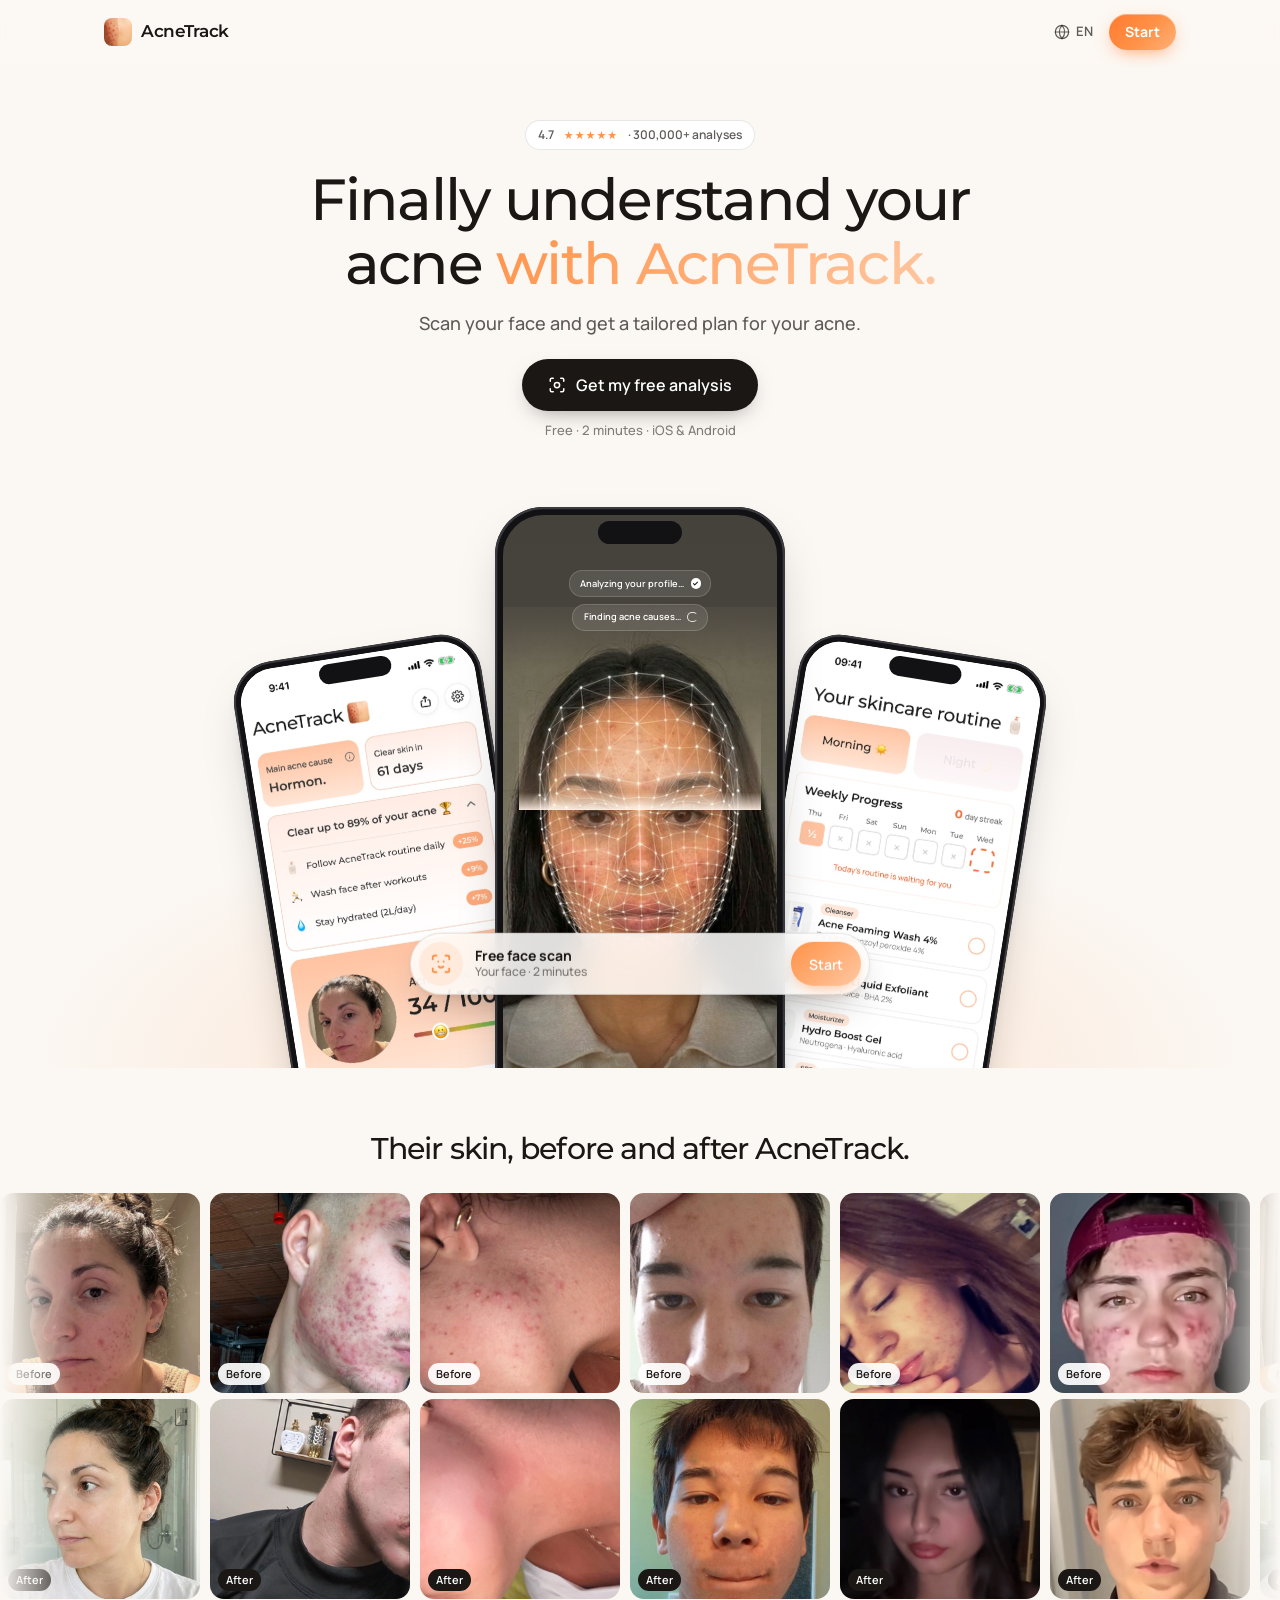
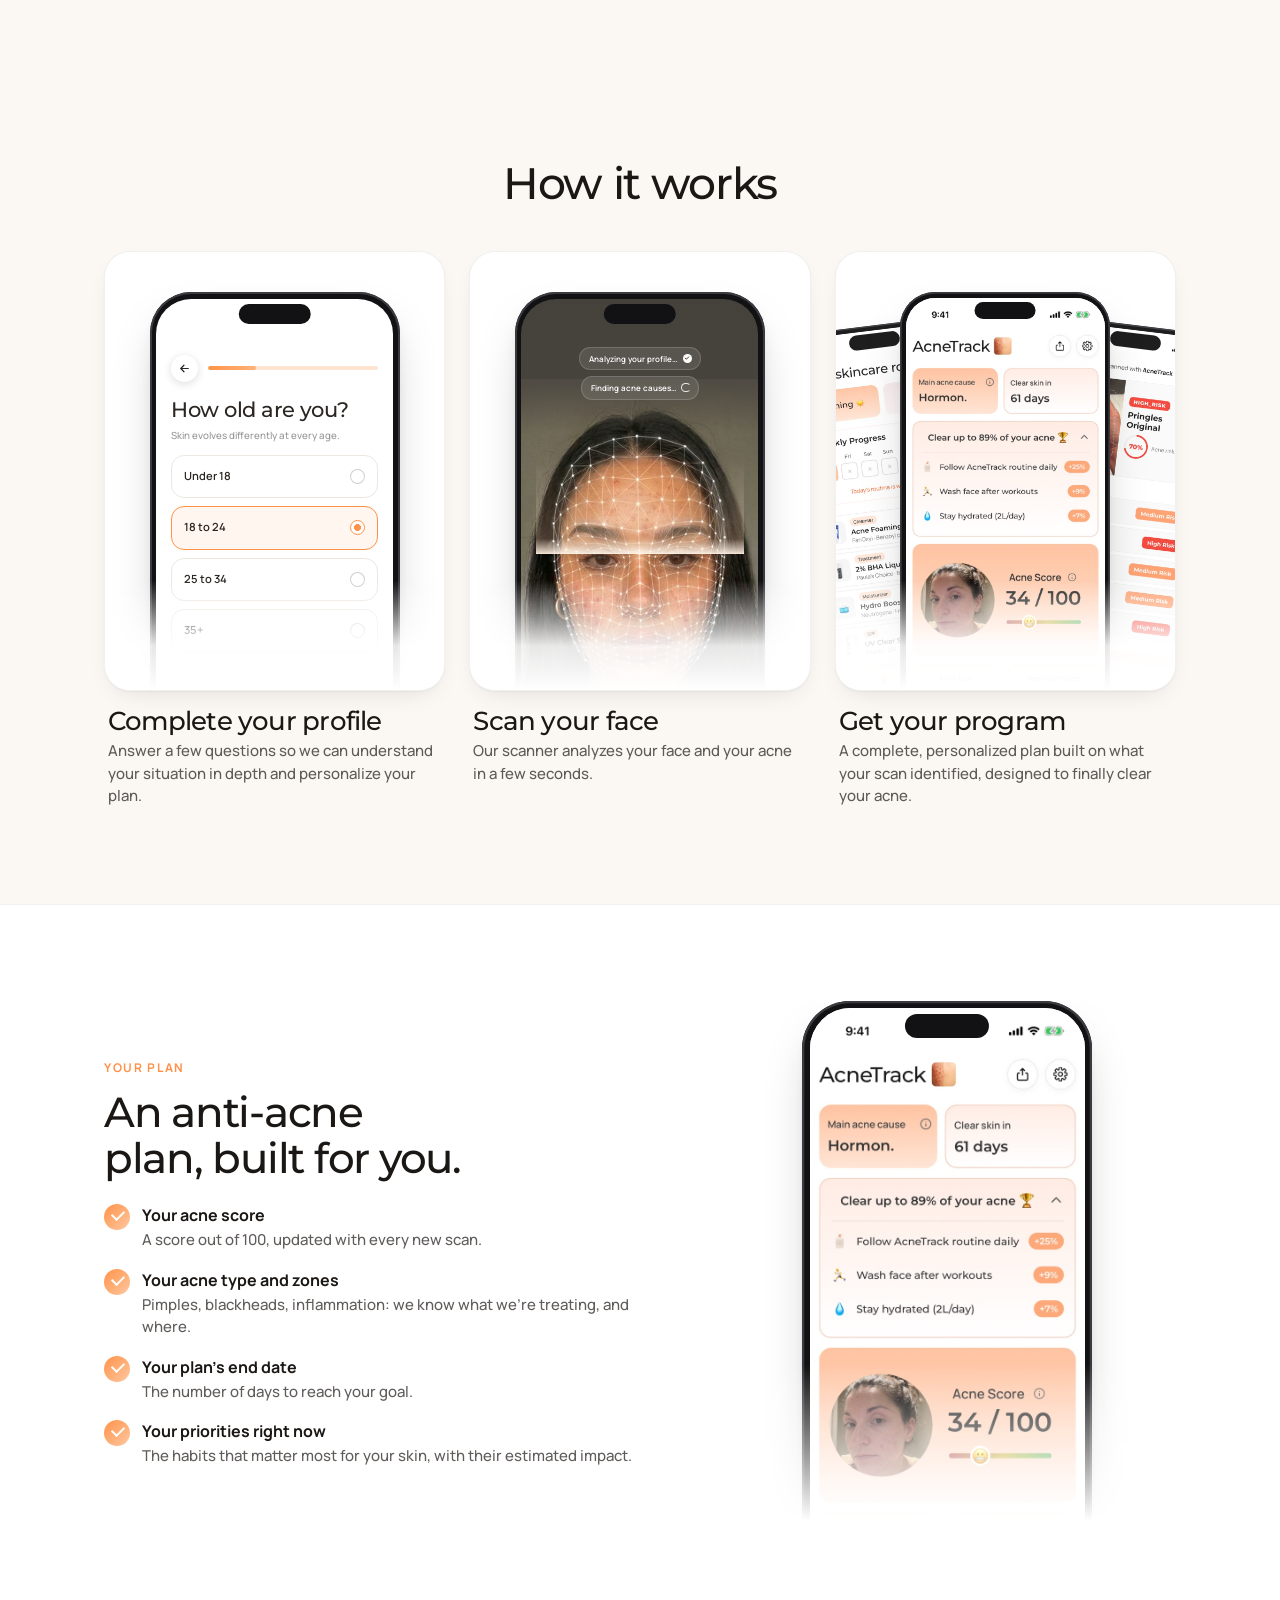
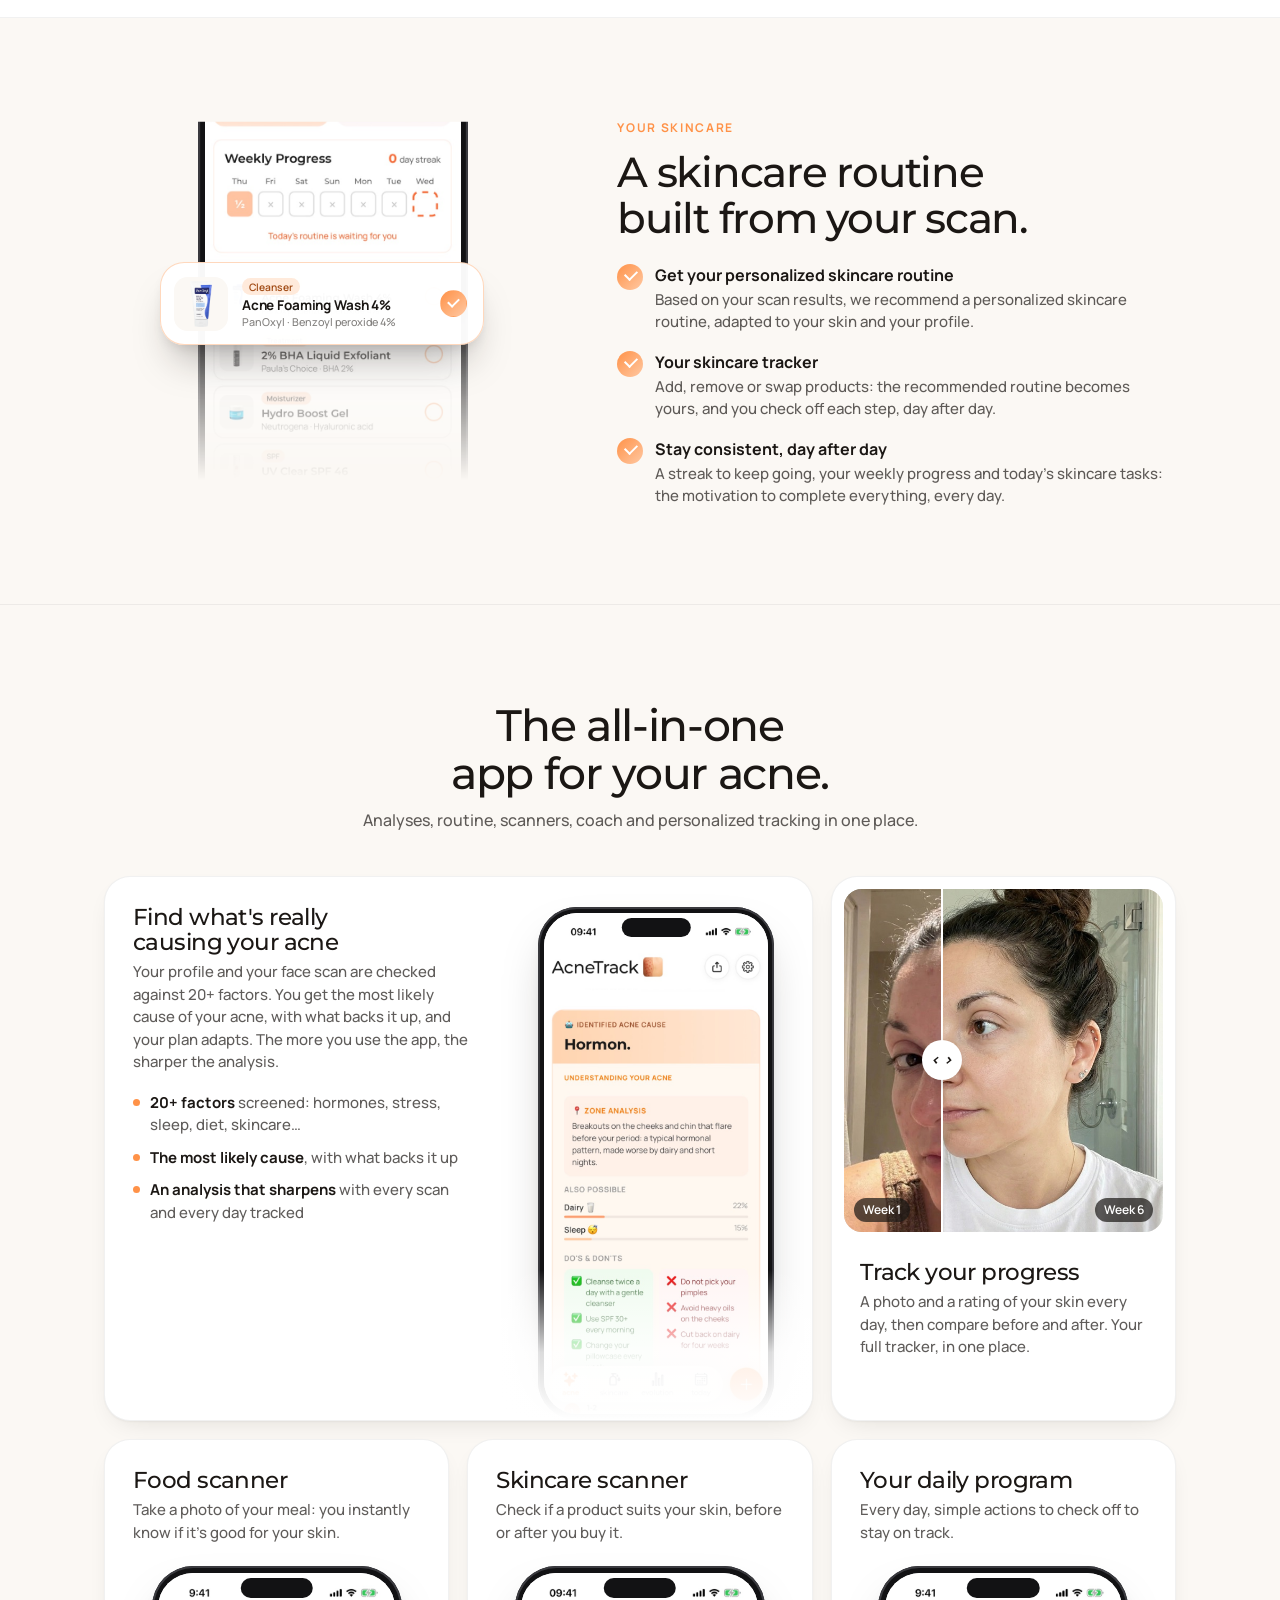
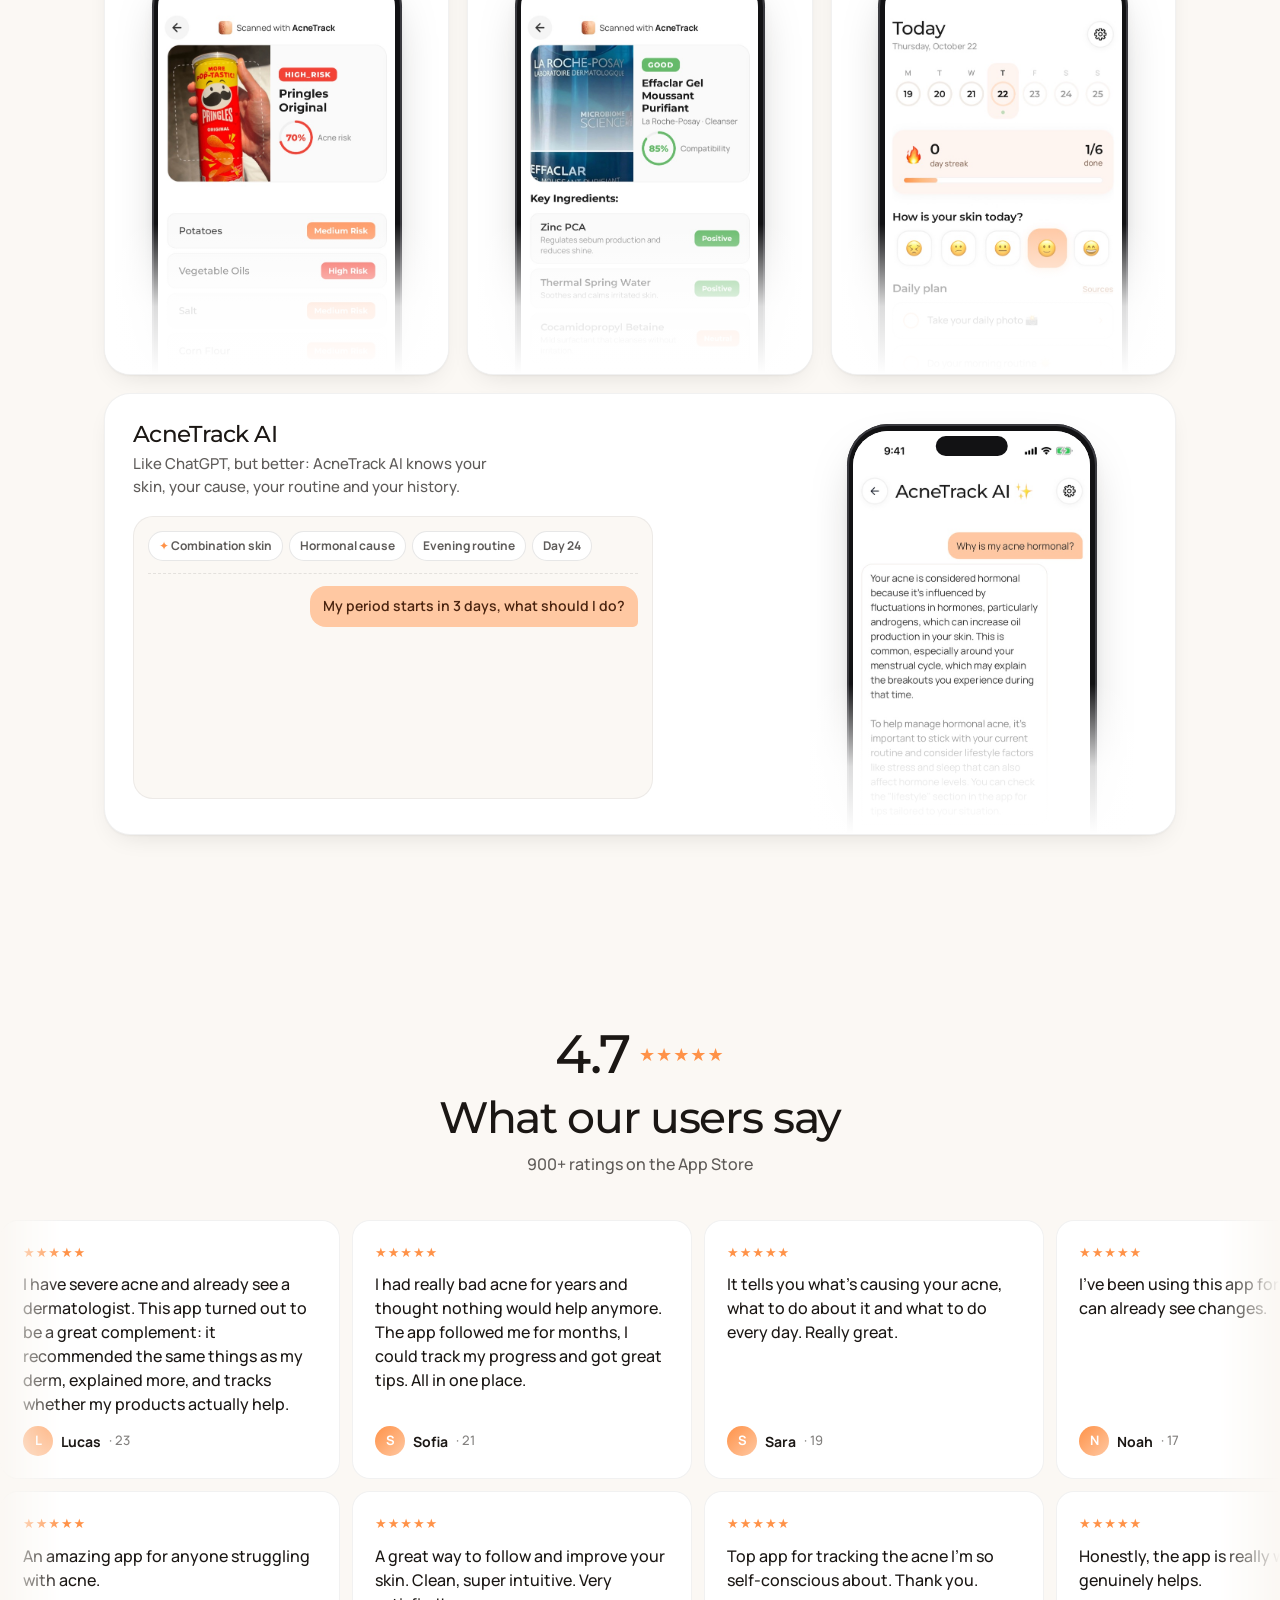
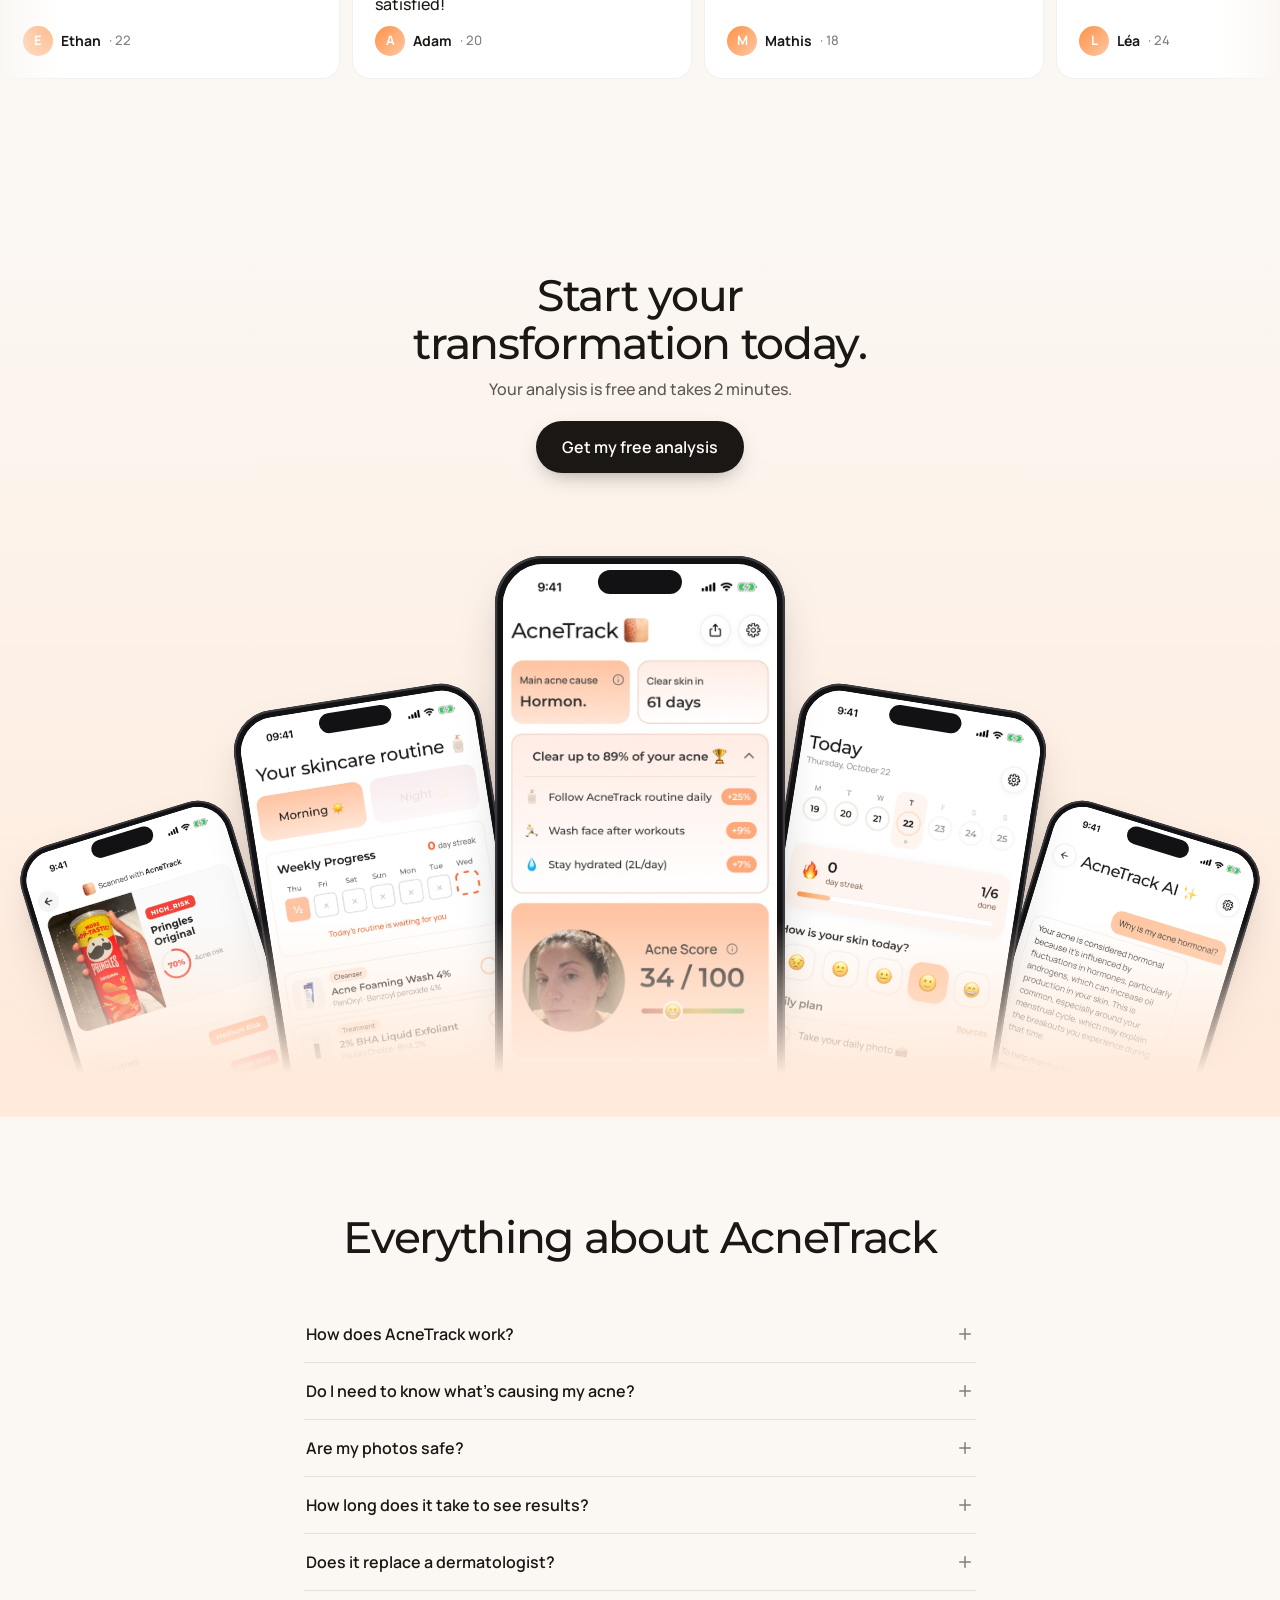
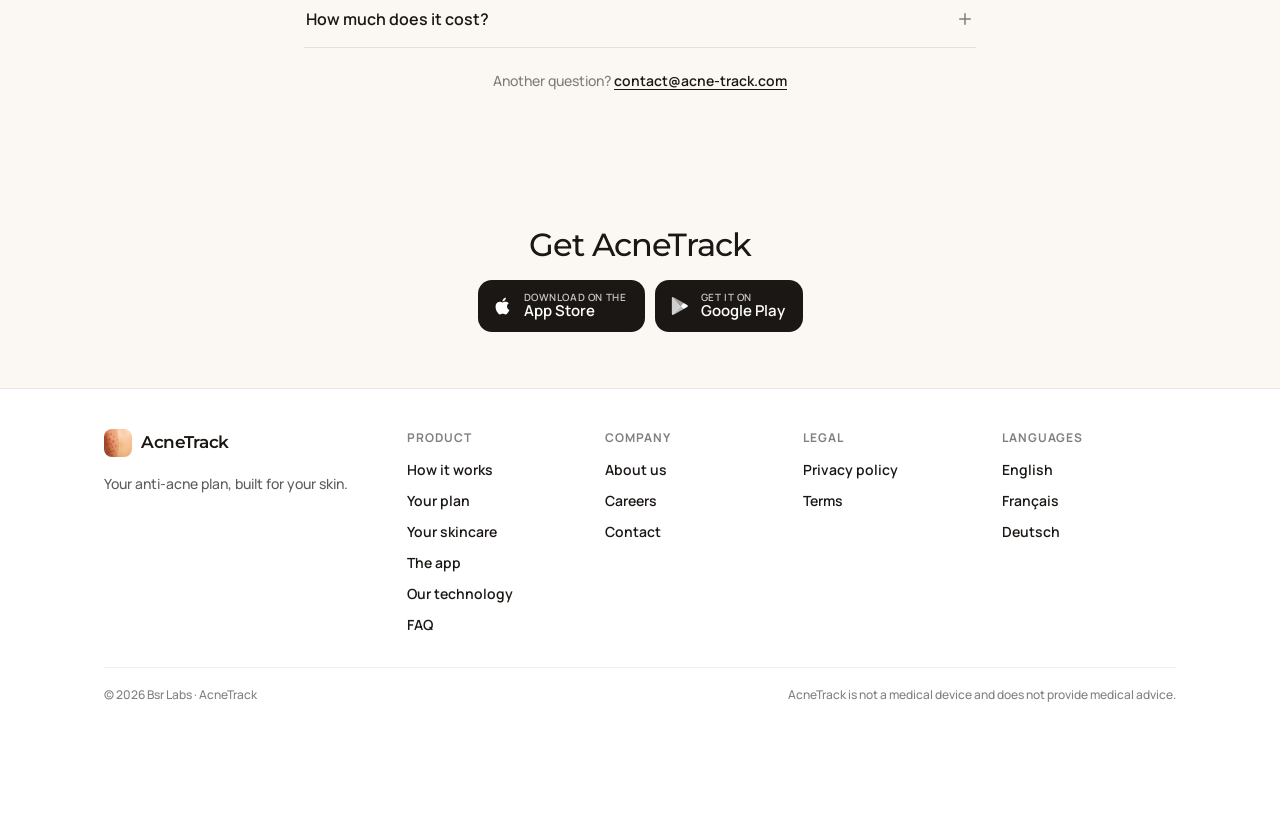
==== commit 6561a2d4: "Skincare visual: one product card pops out of the phone instead of product photos Co-Authored-By: Cl" ====
--- a/index.html
+++ b/index.html
@@ -74,7 +74,7 @@
   <link rel="preconnect" href="https://fonts.gstatic.com" crossorigin>
   <link rel="stylesheet" href="https://fonts.googleapis.com/css2?family=Montserrat:wght@400;500;600&family=Manrope:wght@400;500;600;700&display=swap">
   <link rel="preload" as="image" href="assets/app/facescan.jpg" fetchpriority="high">
-  <link rel="stylesheet" href="site.css?v=27">
+  <link rel="stylesheet" href="site.css?v=30">
 </head>
 <body>
 
@@ -267,9 +267,11 @@
   <div class="wrap plan-grid">
     <div class="skin-shot rv" aria-hidden="true">
       <div class="phone"><img data-shot="routine" src="assets/app/en/routine.jpg" alt="" loading="lazy"></div>
-      <div class="pop pop-1"><img src="assets/products/cleanser-cut.png" alt="" loading="lazy"></div>
-      <div class="pop pop-2"><img src="assets/products/bha-cut.png" alt="" loading="lazy"></div>
-      <div class="pop pop-3"><img src="assets/products/moisturizer-cut.png" alt="" loading="lazy"></div>
+      <div class="pop pop-1">
+        <span class="pop-img"><img src="assets/products/cleanser-cut.png" alt="" loading="lazy"></span>
+        <span class="pop-body"><em data-i18n="skin.t1">Cleanser</em><b>Acne Foaming Wash 4%</b><small data-i18n="skin.p1">PanOxyl · Benzoyl peroxide 4%</small></span>
+        <i class="pop-check on"></i>
+      </div>
     </div>
     <div class="plan-text rv d1">
       <span class="eyebrow" data-i18n="skin.eyebrow">Your skincare</span>
@@ -469,7 +471,7 @@
   </a>
 </div>
 
-<script src="i18n.js?v=24"></script>
+<script src="i18n.js?v=26"></script>
 <script src="site.js?v=23" defer></script>
 </body>
 </html>
--- a/site.css
+++ b/site.css
@@ -513,18 +513,24 @@
 .qz-btn { position: absolute; left: 1.5em; right: 1.5em; bottom: 2.4em; z-index: 3; height: 3.5em; border-radius: 99px; display: grid; place-items: center; font-weight: 600; font-size: 1.2em; color: #fff; background: linear-gradient(180deg, #FF9248, #FFB27A); transition: transform .2s var(--ease); }
 .qz-btn.press { transform: scale(.95); }
 
-/* ── Skincare : des produits qui sortent de l'iPhone ── */
-.skin-shot { --w: 224px; position: relative; height: calc(var(--w) * 1.4); display: flex; justify-content: center; clip-path: inset(0 -90px 0 -90px); }
+/* ── Skincare : une carte produit sort légèrement de l'iPhone ── */
+.skin-shot { --w: 224px; position: relative; height: calc(var(--w) * 1.4); display: flex; justify-content: center; clip-path: inset(0 -60px 0 -60px); }
 .skin-shot .phone { --w: inherit; width: var(--w); margin-top: calc(var(--w) * -.5); align-self: flex-start; -webkit-mask-image: linear-gradient(180deg, #000 52%, transparent 84%); mask-image: linear-gradient(180deg, #000 52%, transparent 84%); }
 .skin-shot .phone img { width: 100%; }
-.pop { position: absolute; z-index: 3; display: flex; flex-direction: column; align-items: center; gap: 8px; transition: transform 1.1s var(--ease) var(--d, 0s), opacity .6s ease var(--d, 0s); }
-.pop img { height: var(--h); width: auto; filter: drop-shadow(0 22px 20px rgba(27, 23, 20, .28)) drop-shadow(0 4px 6px rgba(27, 23, 20, .12)); animation: floaty 5.5s ease-in-out infinite; animation-delay: var(--fd, 0s); }
-.pop-1 { --h: calc(var(--w) * .8); --d: .35s; --fd: 0s; --from: 70%; left: calc(50% - var(--w) * .72); top: calc(var(--w) * .2); }
-.pop-2 { --h: calc(var(--w) * .72); --d: .5s; --fd: -1.6s; --from: -70%; left: calc(50% + var(--w) * .4); top: calc(var(--w) * .46); }
-.pop-3 { --h: calc(var(--w) * .34); --d: .65s; --fd: -3.2s; --from: 70%; left: calc(50% - var(--w) * .66); top: calc(var(--w) * .98); }
-.anim .skin-shot:not(.in) .pop { opacity: 0; transform: translateX(var(--from)) scale(.5); }
-@keyframes floaty { 0%, 100% { transform: translateY(0) rotate(-1.5deg); } 50% { transform: translateY(-9px) rotate(1.5deg); } }
-.reduce .pop img { animation: none; }
+.pop { position: absolute; z-index: 3; display: flex; align-items: center; gap: calc(var(--w) * .05); width: calc(var(--w) * 1.2); padding: calc(var(--w) * .05) calc(var(--w) * .06) calc(var(--w) * .05) calc(var(--w) * .05); border-radius: calc(var(--w) * .09); background: rgba(255, 255, 255, .97); border: 1px solid rgba(255, 200, 162, .7); box-shadow: 0 26px 40px -16px rgba(27, 23, 20, .36), 0 6px 14px -6px rgba(27, 23, 20, .14); font-size: calc(var(--w) * .05); transition: transform 1.1s var(--ease) var(--d, 0s), opacity .6s ease var(--d, 0s); }
+.pop-img { flex: none; width: calc(var(--w) * .2); height: calc(var(--w) * .2); border-radius: calc(var(--w) * .05); background: var(--bg); display: grid; place-items: center; }
+.pop-img img { height: calc(var(--w) * .17); width: auto; max-width: none; }
+.pop-body { flex: 1; min-width: 0; display: flex; flex-direction: column; align-items: flex-start; gap: .18em; line-height: 1.2; }
+.pop-body em { font-style: normal; font-size: .76em; font-weight: 600; padding: .22em .7em; border-radius: 999px; background: var(--peach-soft); color: #A04A14; }
+.pop-body b { font-size: 1em; font-weight: 700; letter-spacing: -.01em; white-space: nowrap; }
+.pop-body small { font-size: .8em; font-weight: 500; color: var(--fg-55); }
+.pop-check { flex: none; width: calc(var(--w) * .1); height: calc(var(--w) * .1); border-radius: 50%; border: 1.5px solid var(--peach-deep); position: relative; }
+.pop-check.on { background: var(--grad); border-color: transparent; }
+.pop-check.on::after { content: ""; position: absolute; left: 30%; top: 26%; width: 36%; height: 20%; border-left: 2px solid #fff; border-bottom: 2px solid #fff; transform: rotate(-45deg); }
+.pop-1 { --d: .35s; --from: 40%; left: calc(50% - var(--w) * .64); top: calc(var(--w) * .52); animation: hover 6s ease-in-out infinite; }
+.anim .skin-shot:not(.in) .pop { opacity: 0; transform: translateX(var(--from)) scale(.85); }
+@keyframes hover { 0%, 100% { translate: 0 0; } 50% { translate: 0 -5px; } }
+.reduce .pop { animation: none; }
 @media (max-width: 719px) { .skin .skin-shot { order: 2; margin-top: 8px; } }
 @media (min-width: 720px) { .skin-shot { --w: 270px; } }
 
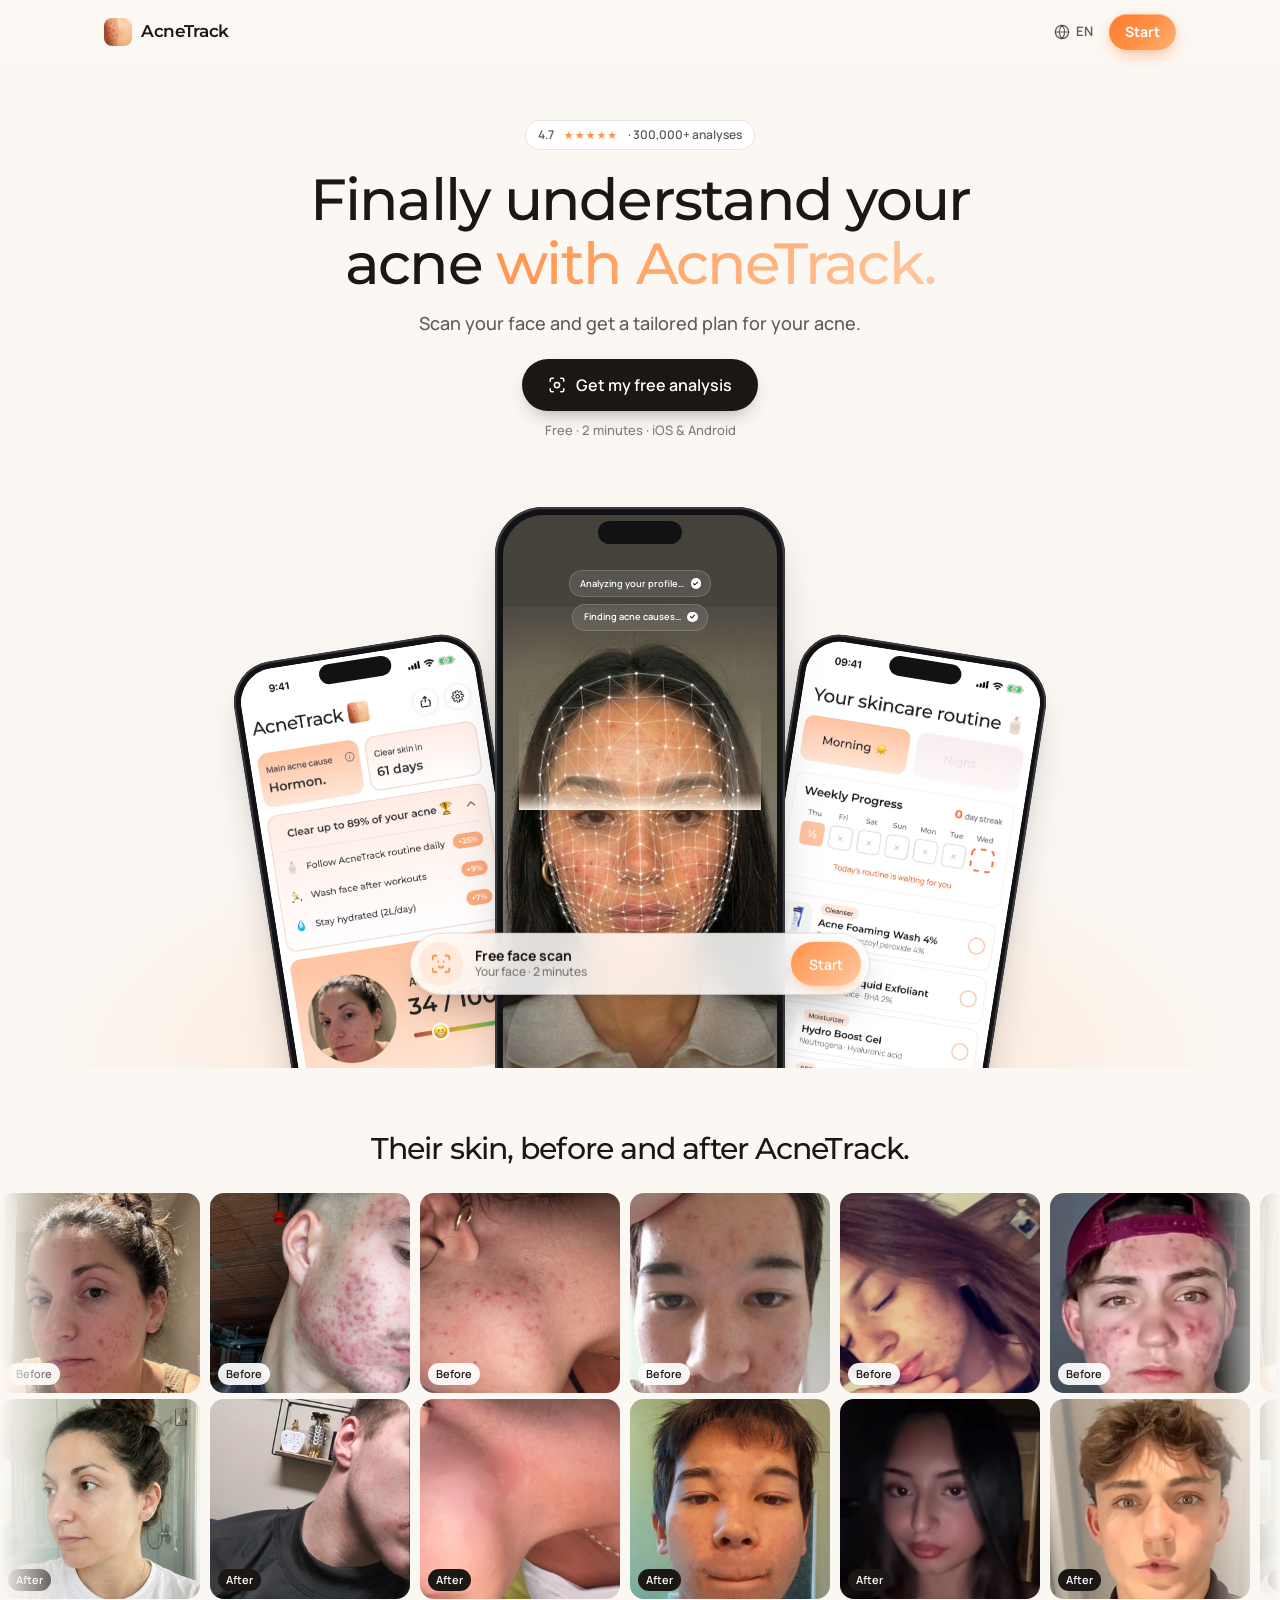
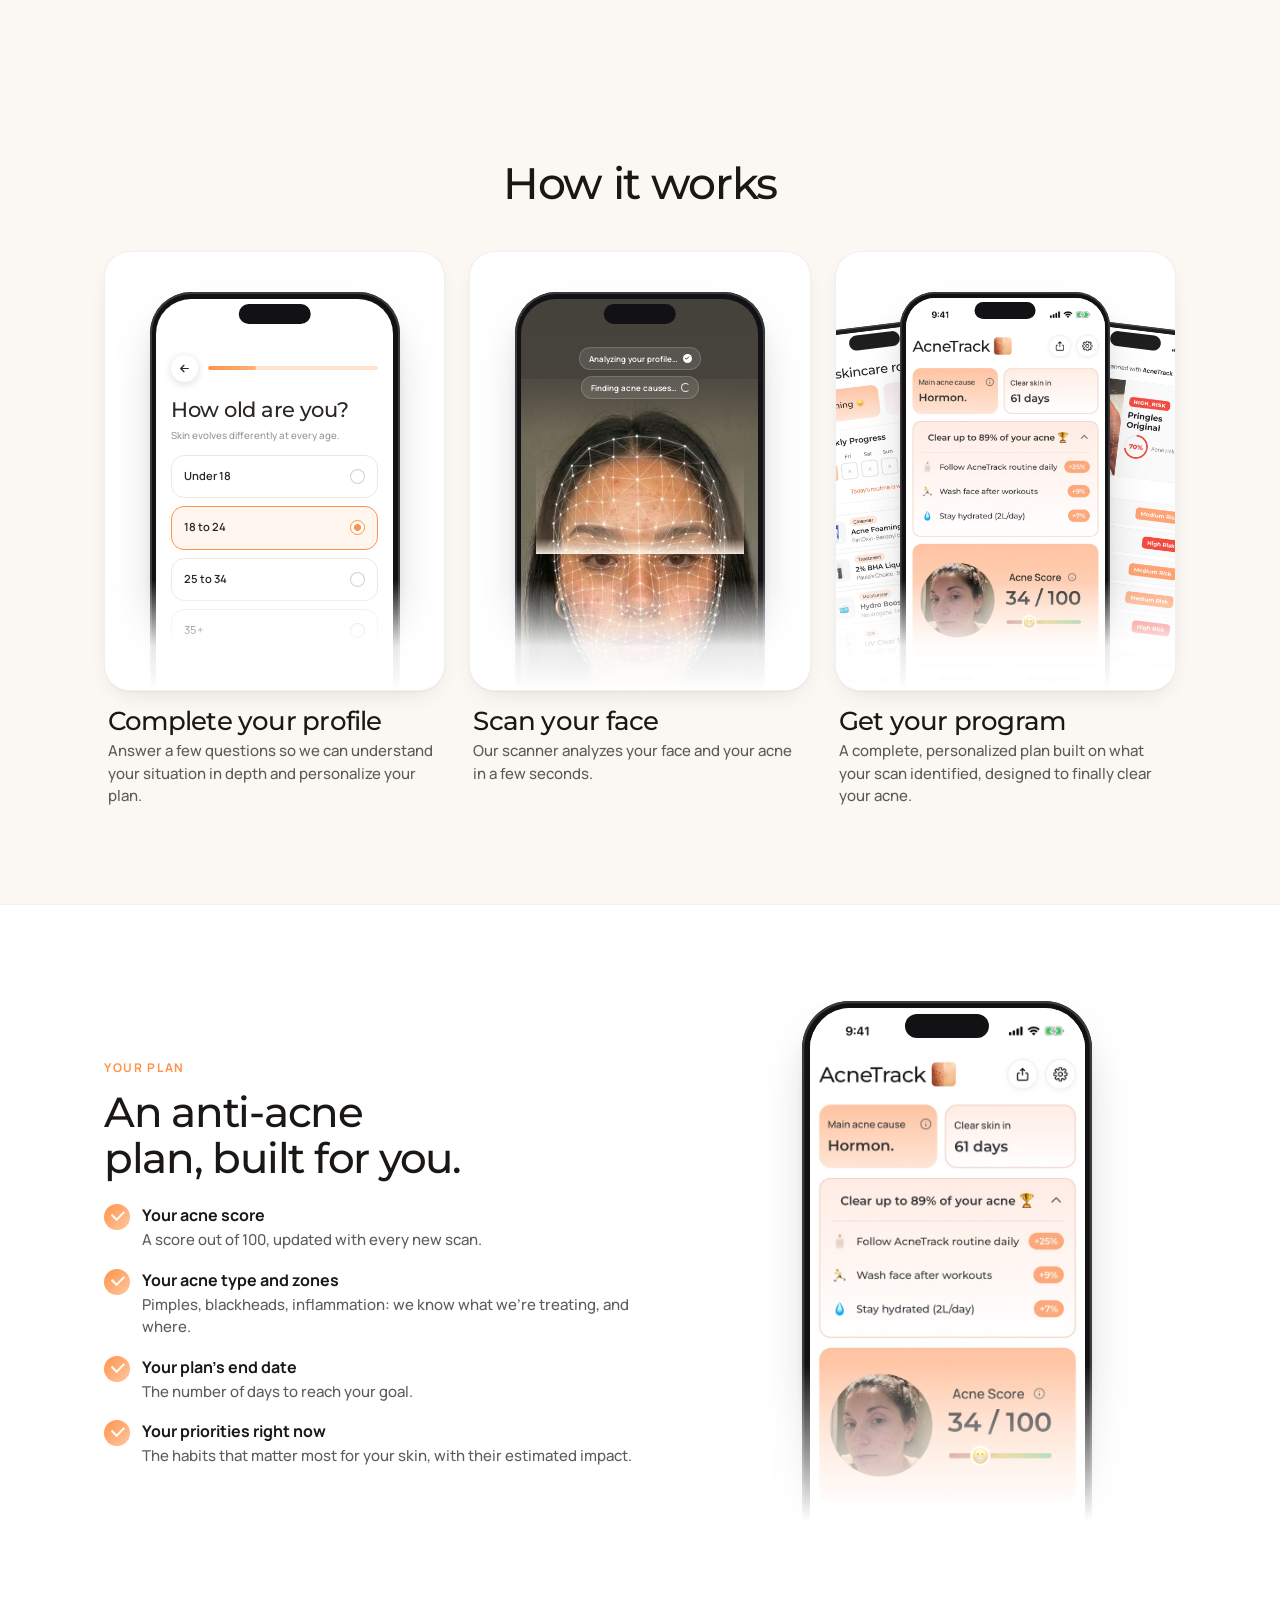
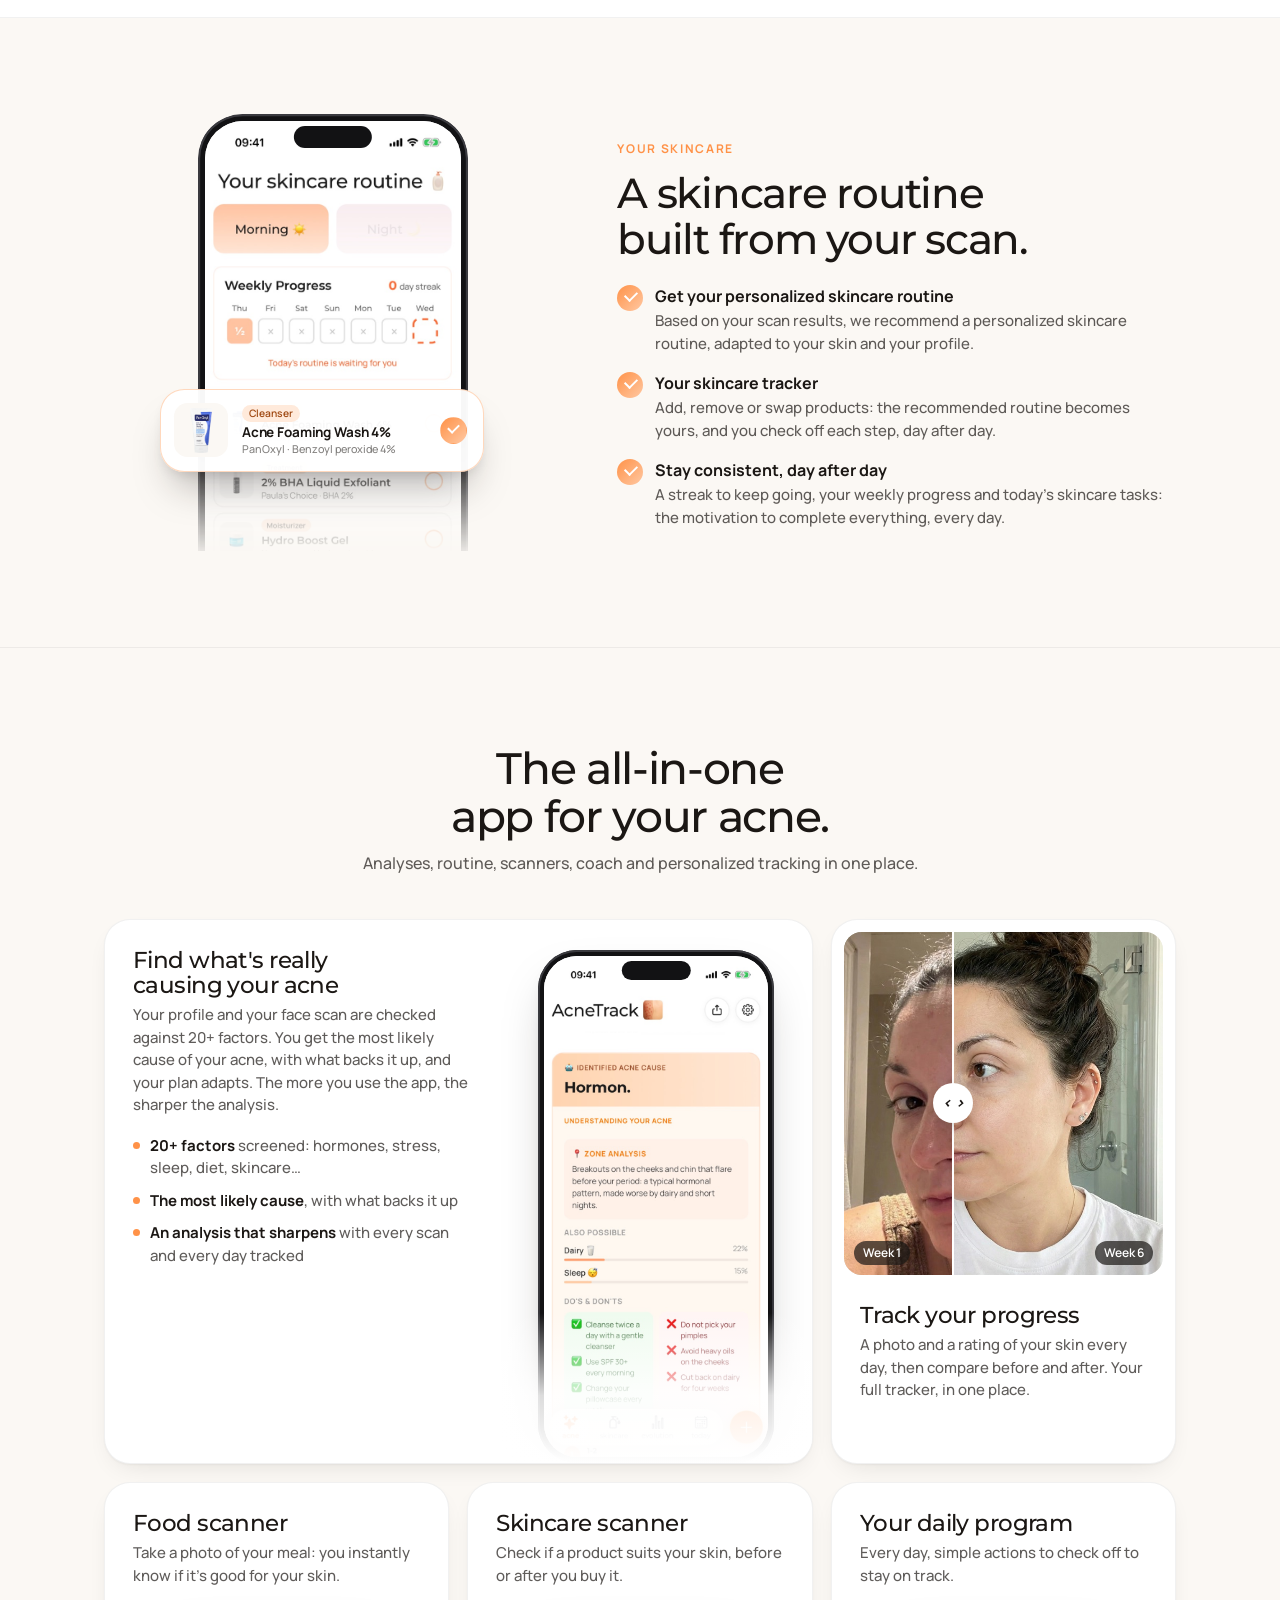
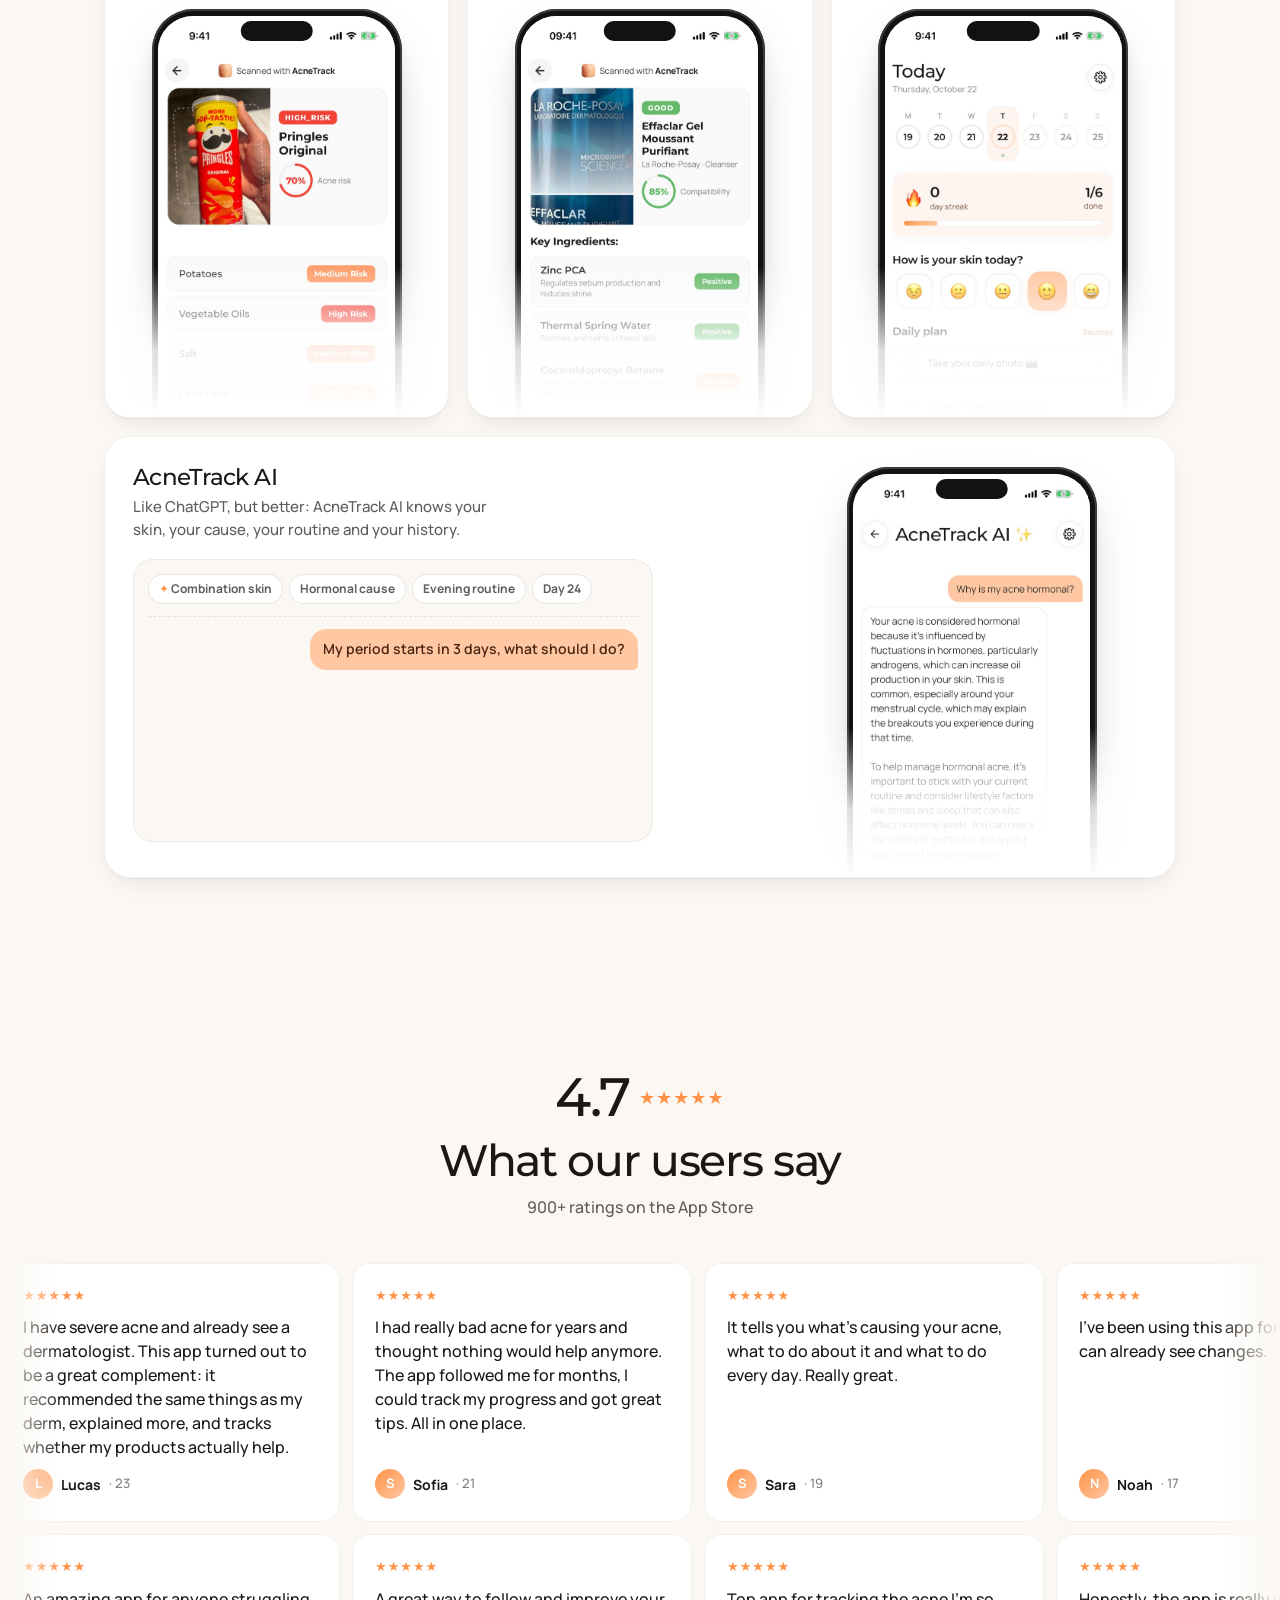
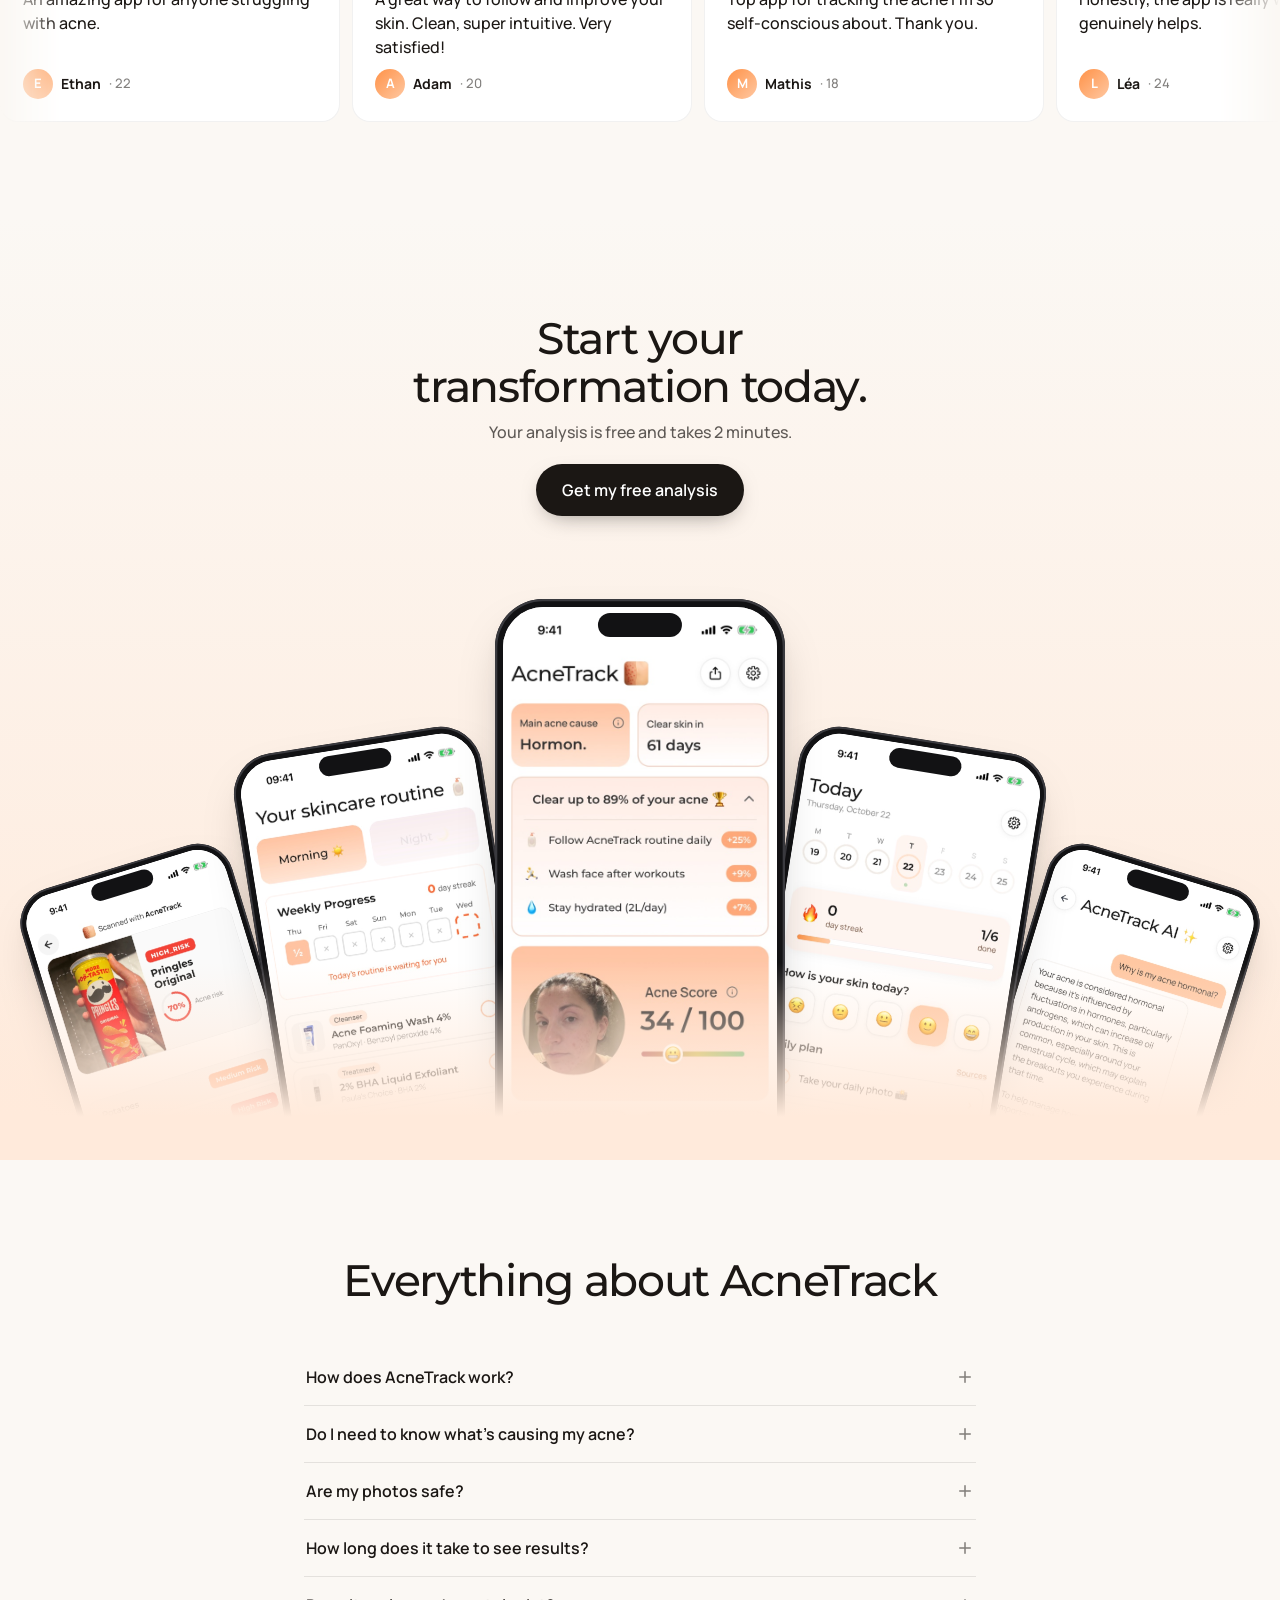
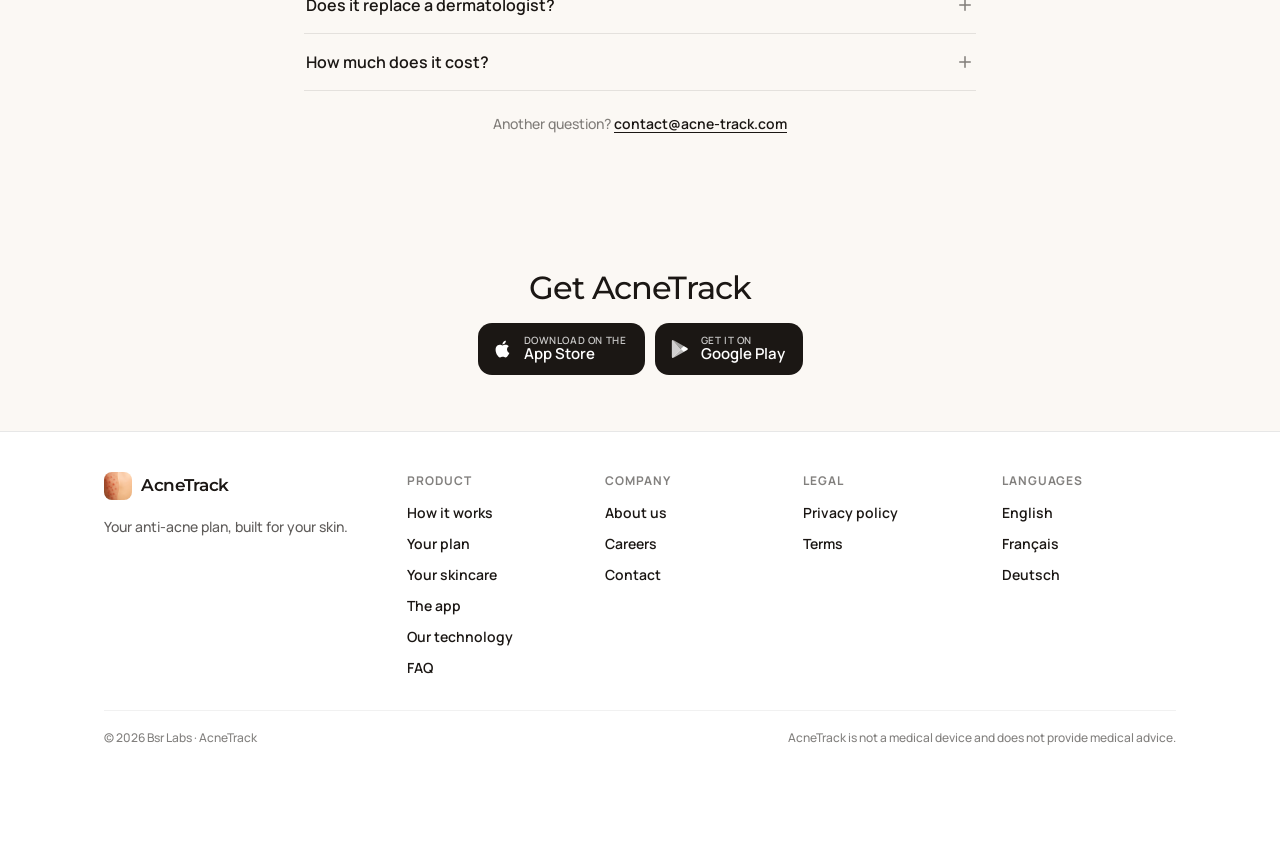
==== commit ca385bca: "Skincare visual: show the top of the phone again Co-Authored-By: Claude Sonnet 5.5 <noreply@anthropi" ====
--- a/index.html
+++ b/index.html
@@ -74,7 +74,7 @@
   <link rel="preconnect" href="https://fonts.gstatic.com" crossorigin>
   <link rel="stylesheet" href="https://fonts.googleapis.com/css2?family=Montserrat:wght@400;500;600&family=Manrope:wght@400;500;600;700&display=swap">
   <link rel="preload" as="image" href="assets/app/facescan.jpg" fetchpriority="high">
-  <link rel="stylesheet" href="site.css?v=30">
+  <link rel="stylesheet" href="site.css?v=31">
 </head>
 <body>
 
--- a/site.css
+++ b/site.css
@@ -514,8 +514,8 @@
 .qz-btn.press { transform: scale(.95); }
 
 /* ── Skincare : une carte produit sort légèrement de l'iPhone ── */
-.skin-shot { --w: 224px; position: relative; height: calc(var(--w) * 1.4); display: flex; justify-content: center; clip-path: inset(0 -60px 0 -60px); }
-.skin-shot .phone { --w: inherit; width: var(--w); margin-top: calc(var(--w) * -.5); align-self: flex-start; -webkit-mask-image: linear-gradient(180deg, #000 52%, transparent 84%); mask-image: linear-gradient(180deg, #000 52%, transparent 84%); }
+.skin-shot { --w: 224px; position: relative; height: calc(var(--w) * 1.62); display: flex; justify-content: center; clip-path: inset(0 -60px 0 -60px); }
+.skin-shot .phone { --w: inherit; width: var(--w); align-self: flex-start; -webkit-mask-image: linear-gradient(180deg, #000 56%, transparent 76%); mask-image: linear-gradient(180deg, #000 56%, transparent 76%); }
 .skin-shot .phone img { width: 100%; }
 .pop { position: absolute; z-index: 3; display: flex; align-items: center; gap: calc(var(--w) * .05); width: calc(var(--w) * 1.2); padding: calc(var(--w) * .05) calc(var(--w) * .06) calc(var(--w) * .05) calc(var(--w) * .05); border-radius: calc(var(--w) * .09); background: rgba(255, 255, 255, .97); border: 1px solid rgba(255, 200, 162, .7); box-shadow: 0 26px 40px -16px rgba(27, 23, 20, .36), 0 6px 14px -6px rgba(27, 23, 20, .14); font-size: calc(var(--w) * .05); transition: transform 1.1s var(--ease) var(--d, 0s), opacity .6s ease var(--d, 0s); }
 .pop-img { flex: none; width: calc(var(--w) * .2); height: calc(var(--w) * .2); border-radius: calc(var(--w) * .05); background: var(--bg); display: grid; place-items: center; }
@@ -527,7 +527,7 @@
 .pop-check { flex: none; width: calc(var(--w) * .1); height: calc(var(--w) * .1); border-radius: 50%; border: 1.5px solid var(--peach-deep); position: relative; }
 .pop-check.on { background: var(--grad); border-color: transparent; }
 .pop-check.on::after { content: ""; position: absolute; left: 30%; top: 26%; width: 36%; height: 20%; border-left: 2px solid #fff; border-bottom: 2px solid #fff; transform: rotate(-45deg); }
-.pop-1 { --d: .35s; --from: 40%; left: calc(50% - var(--w) * .64); top: calc(var(--w) * .52); animation: hover 6s ease-in-out infinite; }
+.pop-1 { --d: .35s; --from: 40%; left: calc(50% - var(--w) * .64); top: calc(var(--w) * 1.02); animation: hover 6s ease-in-out infinite; }
 .anim .skin-shot:not(.in) .pop { opacity: 0; transform: translateX(var(--from)) scale(.85); }
 @keyframes hover { 0%, 100% { translate: 0 0; } 50% { translate: 0 -5px; } }
 .reduce .pop { animation: none; }
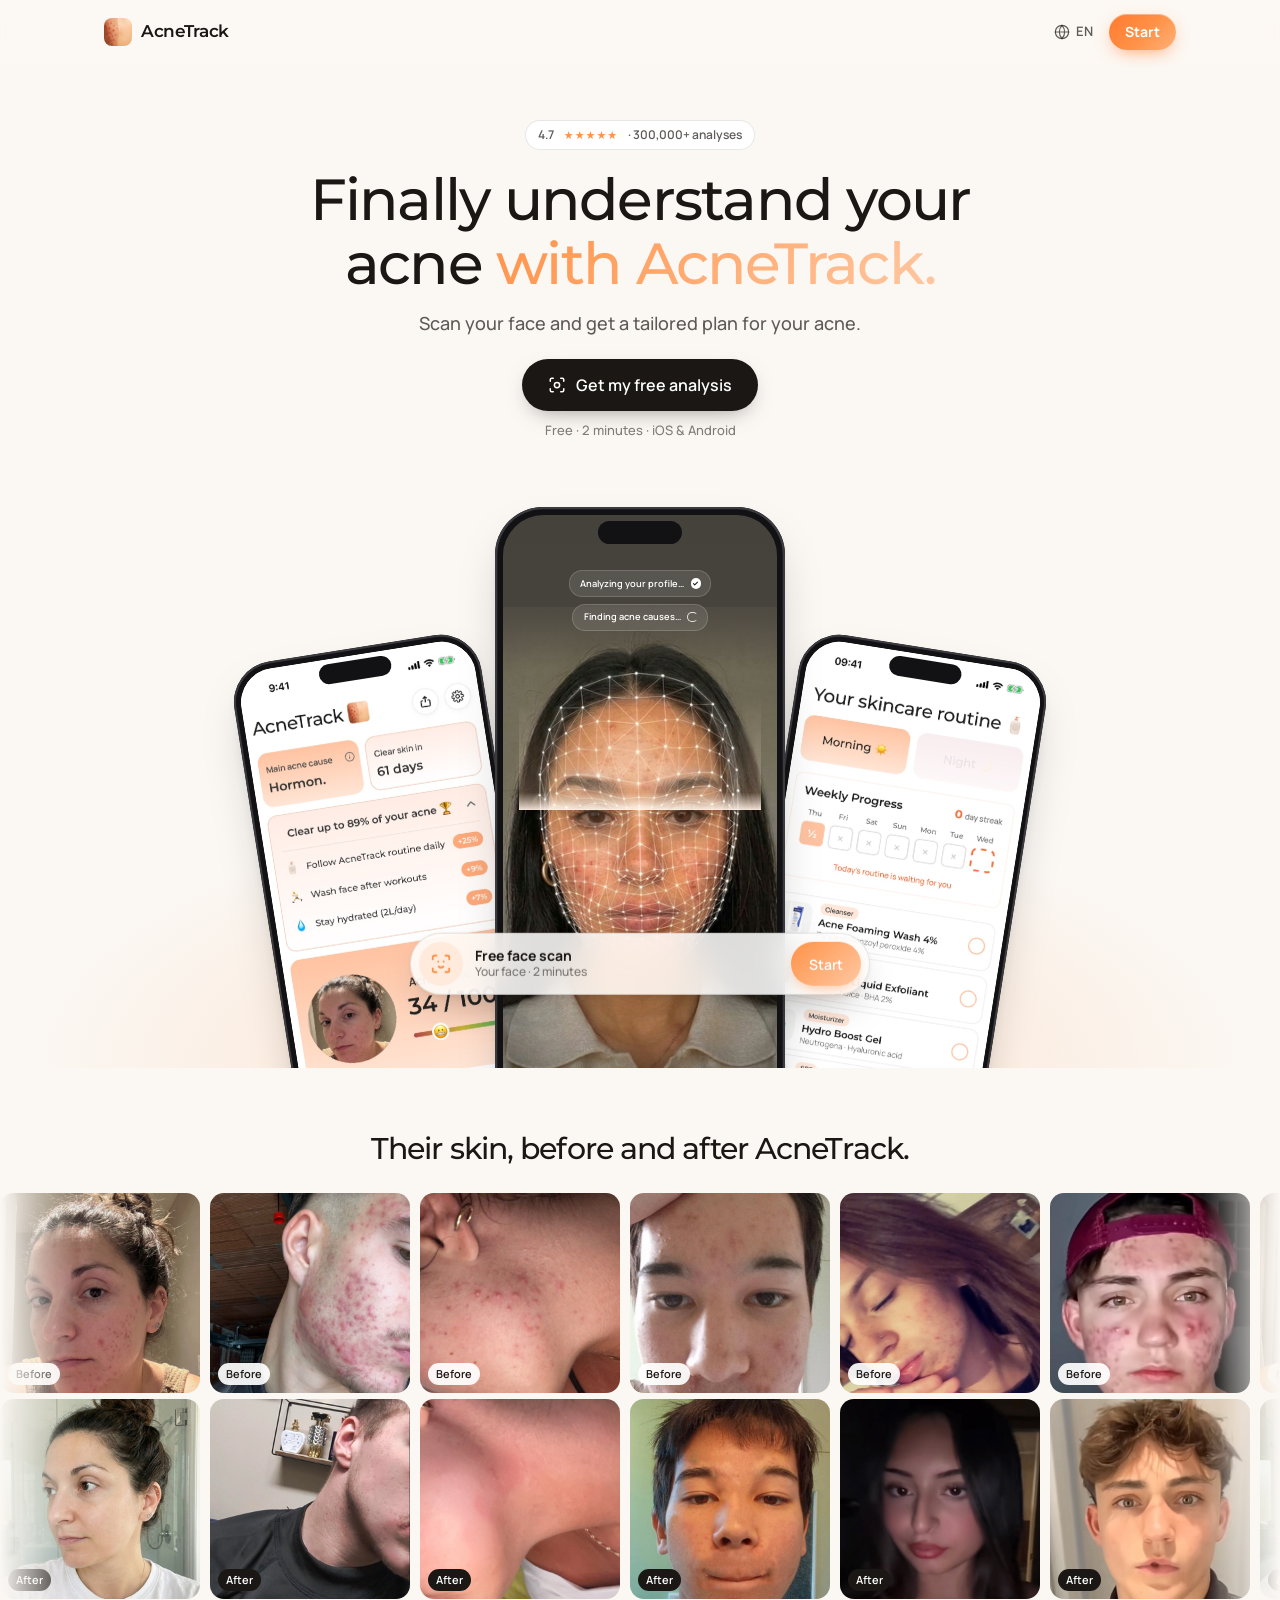
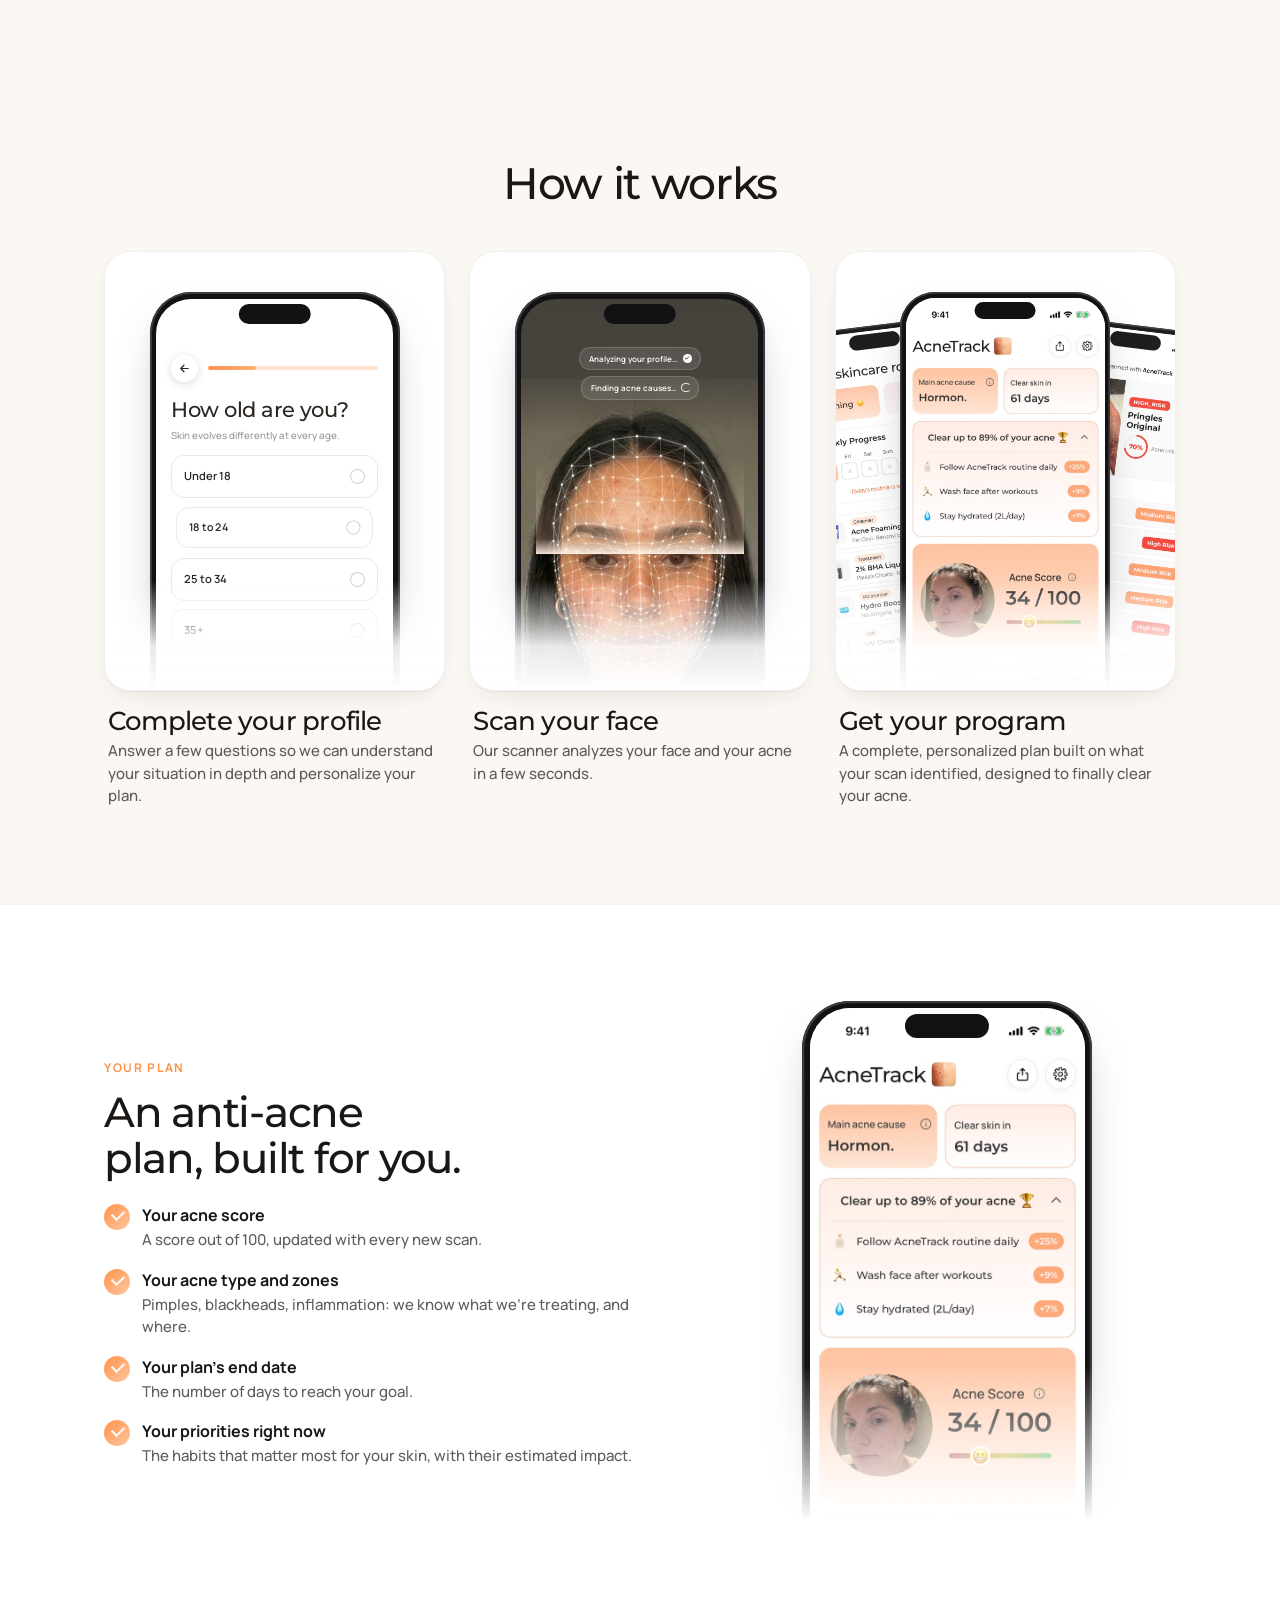
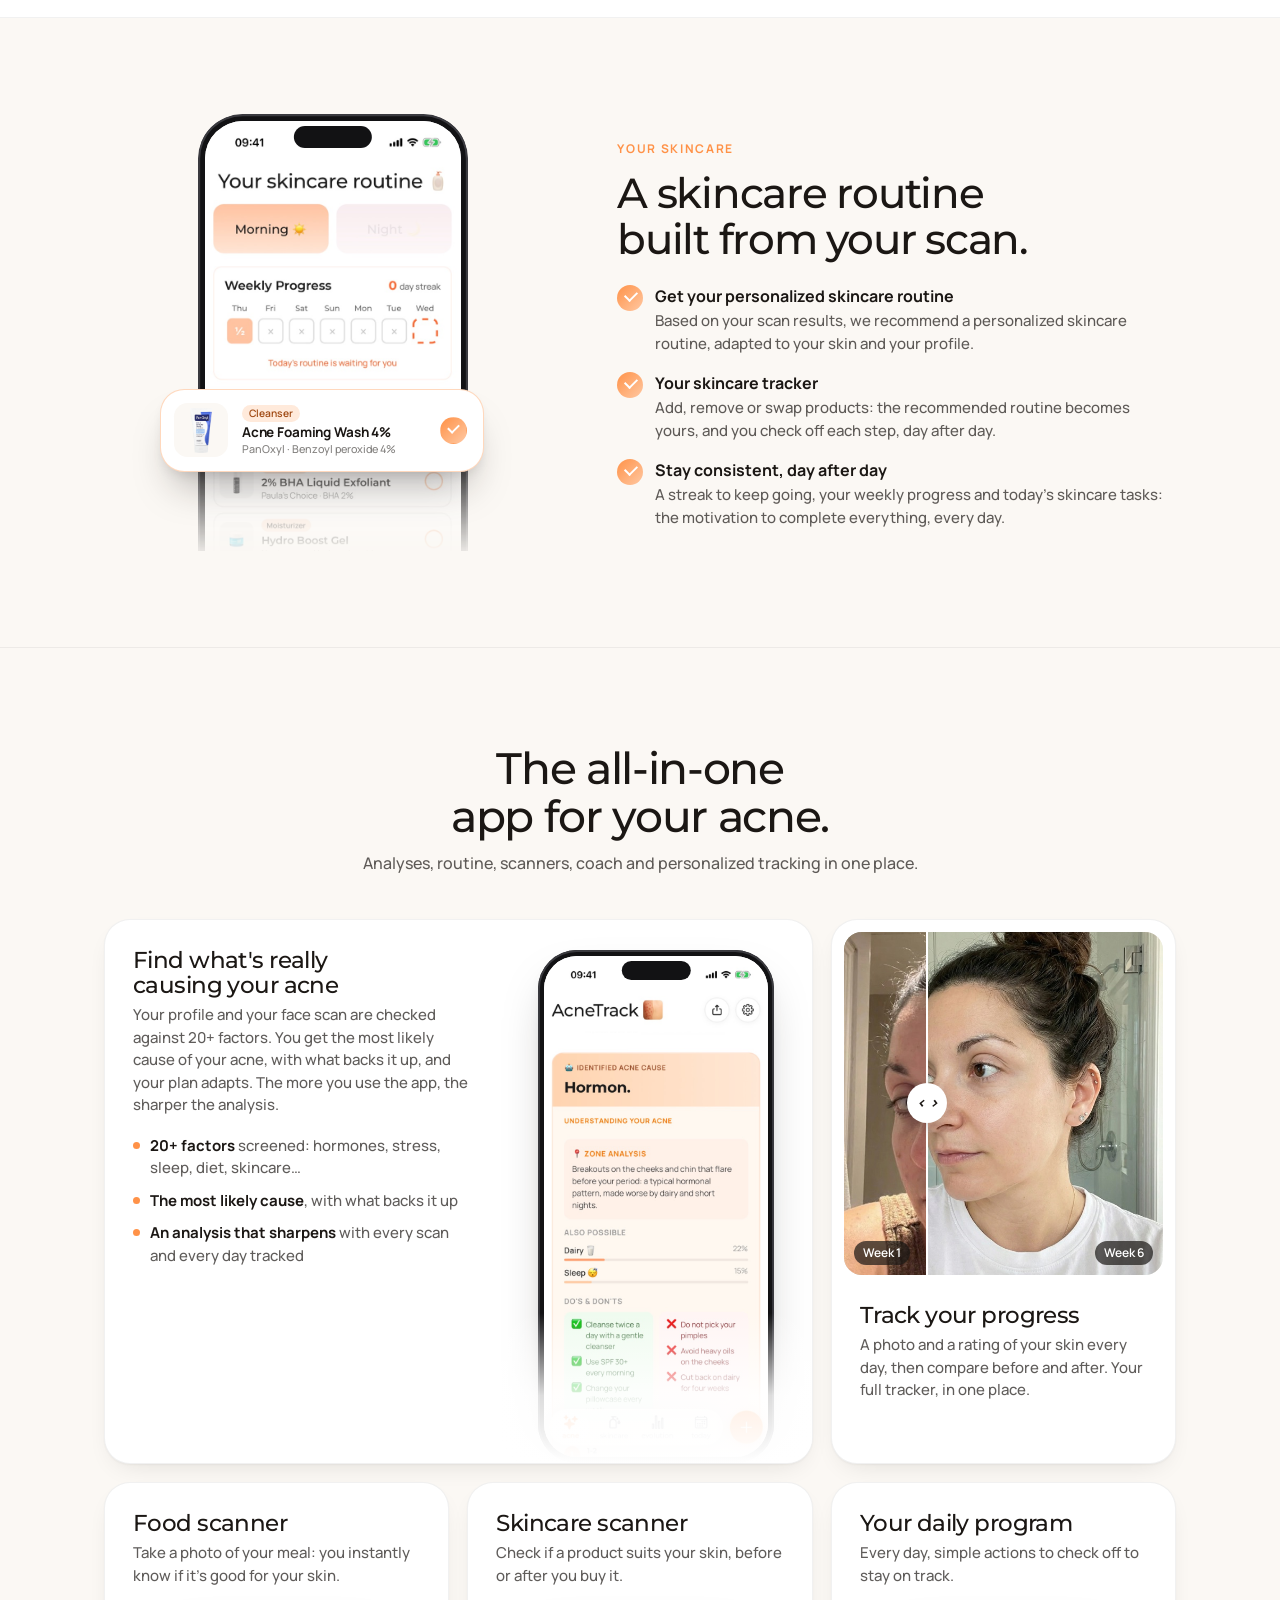
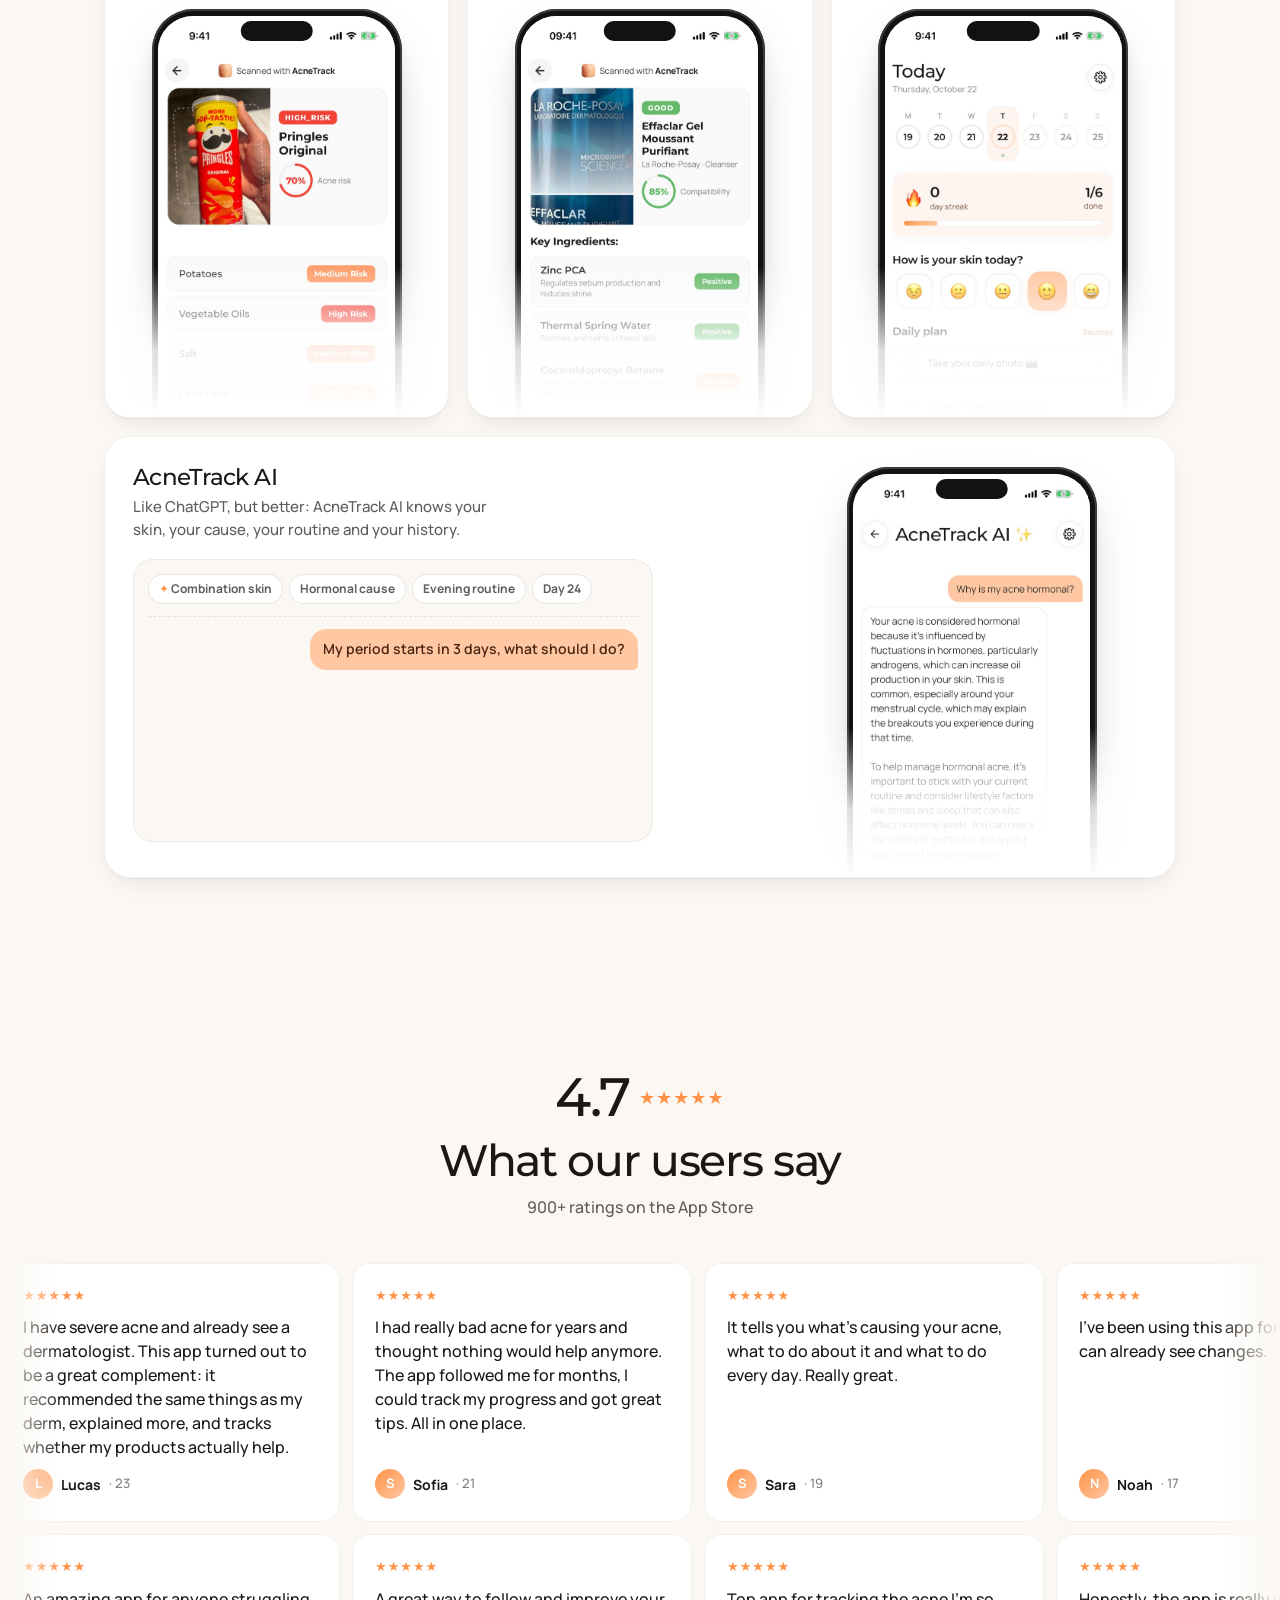
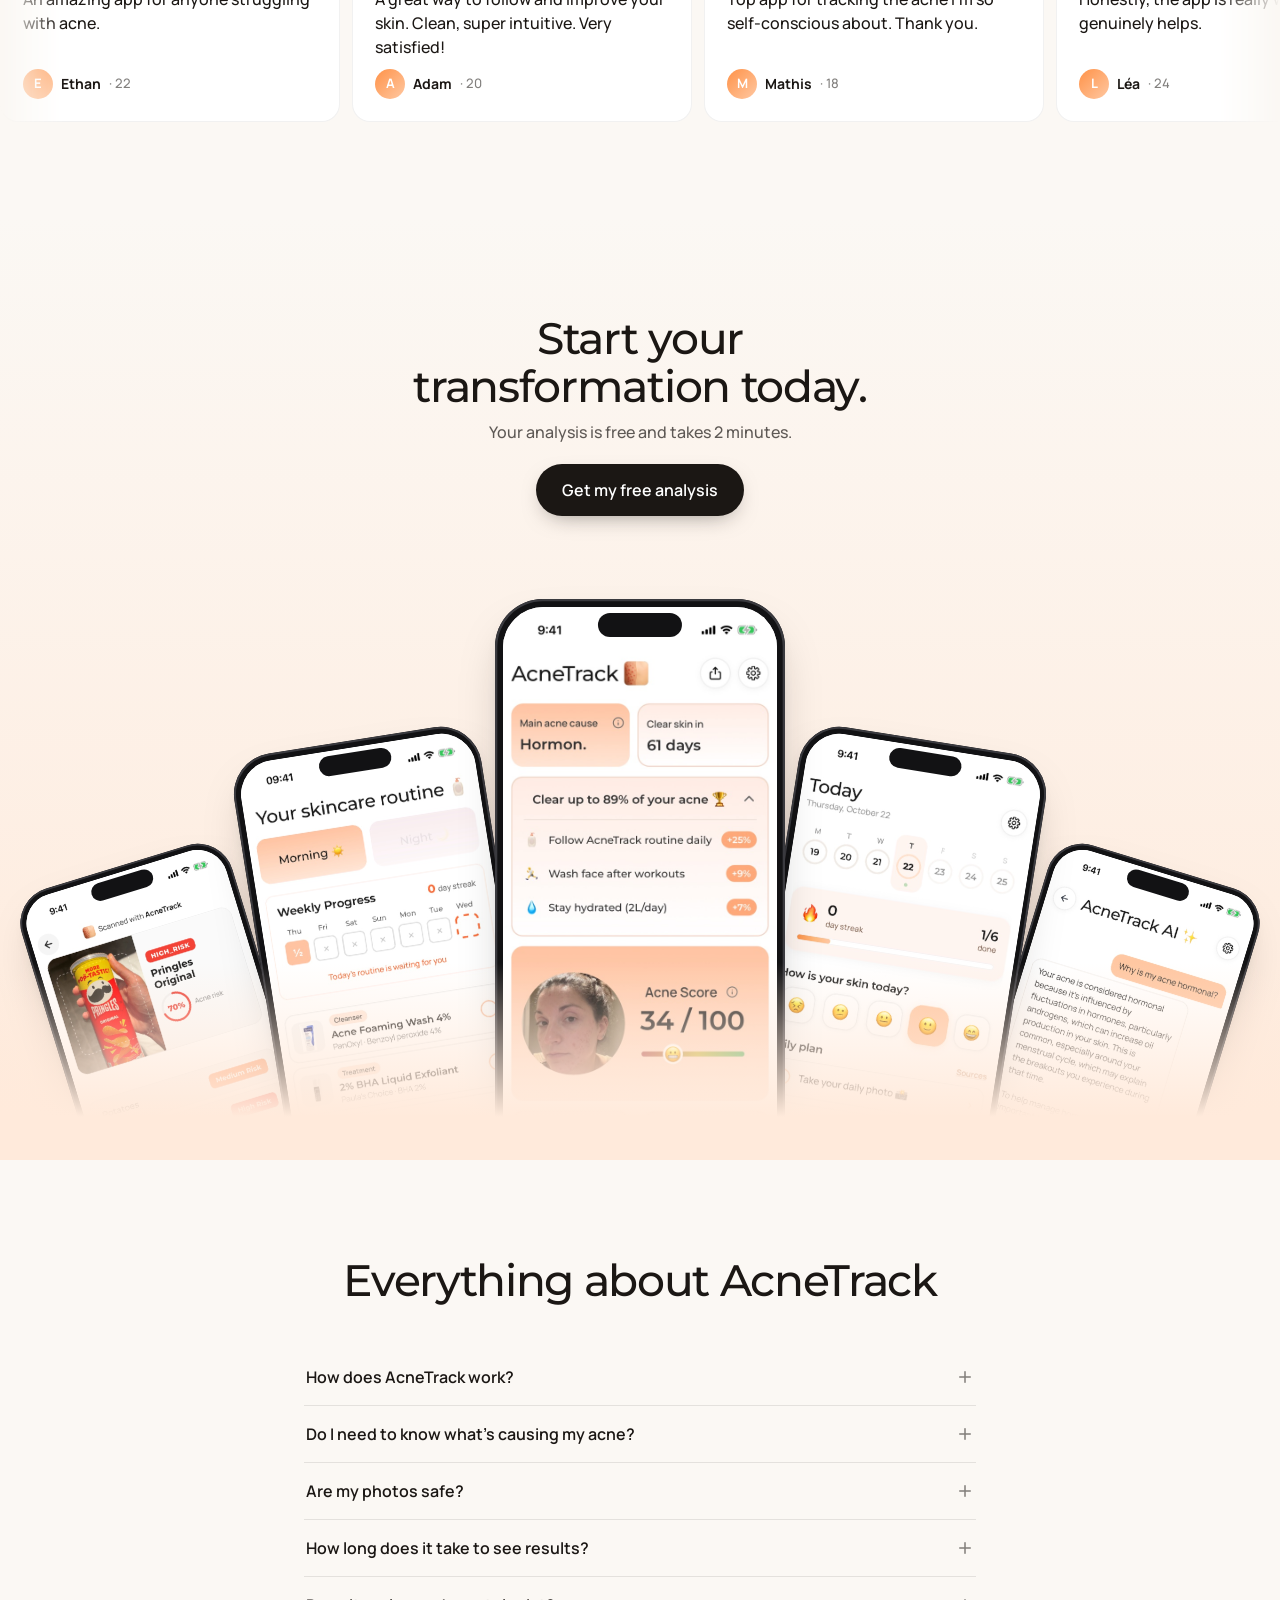
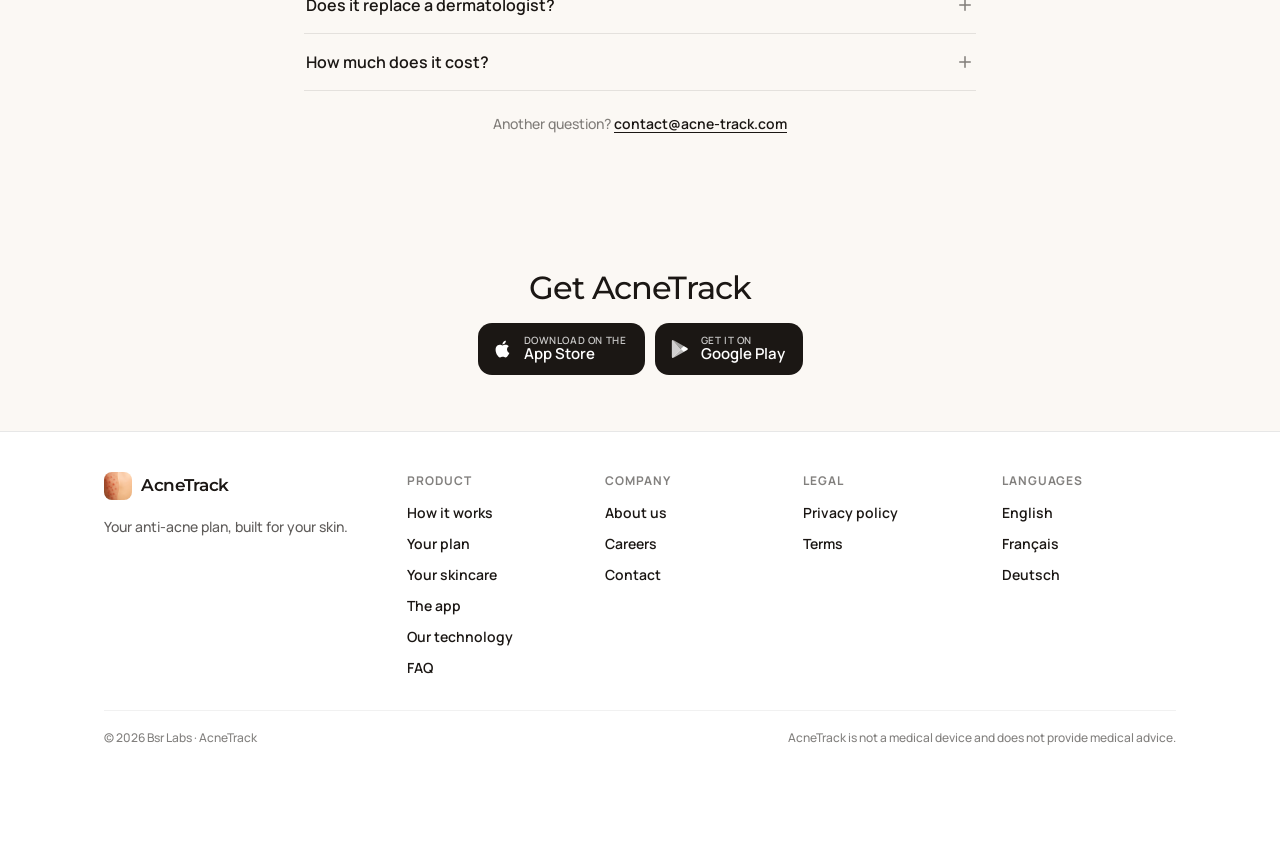
==== commit 6a326c8b: "Product card: fully opaque, no separate entrance animation Co-Authored-By: Claude Sonnet 5.5 <norepl" ====
--- a/index.html
+++ b/index.html
@@ -74,7 +74,7 @@
   <link rel="preconnect" href="https://fonts.gstatic.com" crossorigin>
   <link rel="stylesheet" href="https://fonts.googleapis.com/css2?family=Montserrat:wght@400;500;600&family=Manrope:wght@400;500;600;700&display=swap">
   <link rel="preload" as="image" href="assets/app/facescan.jpg" fetchpriority="high">
-  <link rel="stylesheet" href="site.css?v=31">
+  <link rel="stylesheet" href="site.css?v=32">
 </head>
 <body>
 
--- a/site.css
+++ b/site.css
@@ -517,7 +517,7 @@
 .skin-shot { --w: 224px; position: relative; height: calc(var(--w) * 1.62); display: flex; justify-content: center; clip-path: inset(0 -60px 0 -60px); }
 .skin-shot .phone { --w: inherit; width: var(--w); align-self: flex-start; -webkit-mask-image: linear-gradient(180deg, #000 56%, transparent 76%); mask-image: linear-gradient(180deg, #000 56%, transparent 76%); }
 .skin-shot .phone img { width: 100%; }
-.pop { position: absolute; z-index: 3; display: flex; align-items: center; gap: calc(var(--w) * .05); width: calc(var(--w) * 1.2); padding: calc(var(--w) * .05) calc(var(--w) * .06) calc(var(--w) * .05) calc(var(--w) * .05); border-radius: calc(var(--w) * .09); background: rgba(255, 255, 255, .97); border: 1px solid rgba(255, 200, 162, .7); box-shadow: 0 26px 40px -16px rgba(27, 23, 20, .36), 0 6px 14px -6px rgba(27, 23, 20, .14); font-size: calc(var(--w) * .05); transition: transform 1.1s var(--ease) var(--d, 0s), opacity .6s ease var(--d, 0s); }
+.pop { position: absolute; z-index: 3; display: flex; align-items: center; gap: calc(var(--w) * .05); width: calc(var(--w) * 1.2); padding: calc(var(--w) * .05) calc(var(--w) * .06) calc(var(--w) * .05) calc(var(--w) * .05); border-radius: calc(var(--w) * .09); background: #fff; border: 1px solid rgba(255, 200, 162, .7); box-shadow: 0 26px 40px -16px rgba(27, 23, 20, .36), 0 6px 14px -6px rgba(27, 23, 20, .14); font-size: calc(var(--w) * .05); }
 .pop-img { flex: none; width: calc(var(--w) * .2); height: calc(var(--w) * .2); border-radius: calc(var(--w) * .05); background: var(--bg); display: grid; place-items: center; }
 .pop-img img { height: calc(var(--w) * .17); width: auto; max-width: none; }
 .pop-body { flex: 1; min-width: 0; display: flex; flex-direction: column; align-items: flex-start; gap: .18em; line-height: 1.2; }
@@ -527,8 +527,7 @@
 .pop-check { flex: none; width: calc(var(--w) * .1); height: calc(var(--w) * .1); border-radius: 50%; border: 1.5px solid var(--peach-deep); position: relative; }
 .pop-check.on { background: var(--grad); border-color: transparent; }
 .pop-check.on::after { content: ""; position: absolute; left: 30%; top: 26%; width: 36%; height: 20%; border-left: 2px solid #fff; border-bottom: 2px solid #fff; transform: rotate(-45deg); }
-.pop-1 { --d: .35s; --from: 40%; left: calc(50% - var(--w) * .64); top: calc(var(--w) * 1.02); animation: hover 6s ease-in-out infinite; }
-.anim .skin-shot:not(.in) .pop { opacity: 0; transform: translateX(var(--from)) scale(.85); }
+.pop-1 { left: calc(50% - var(--w) * .64); top: calc(var(--w) * 1.02); animation: hover 6s ease-in-out infinite; }
 @keyframes hover { 0%, 100% { translate: 0 0; } 50% { translate: 0 -5px; } }
 .reduce .pop { animation: none; }
 @media (max-width: 719px) { .skin .skin-shot { order: 2; margin-top: 8px; } }
